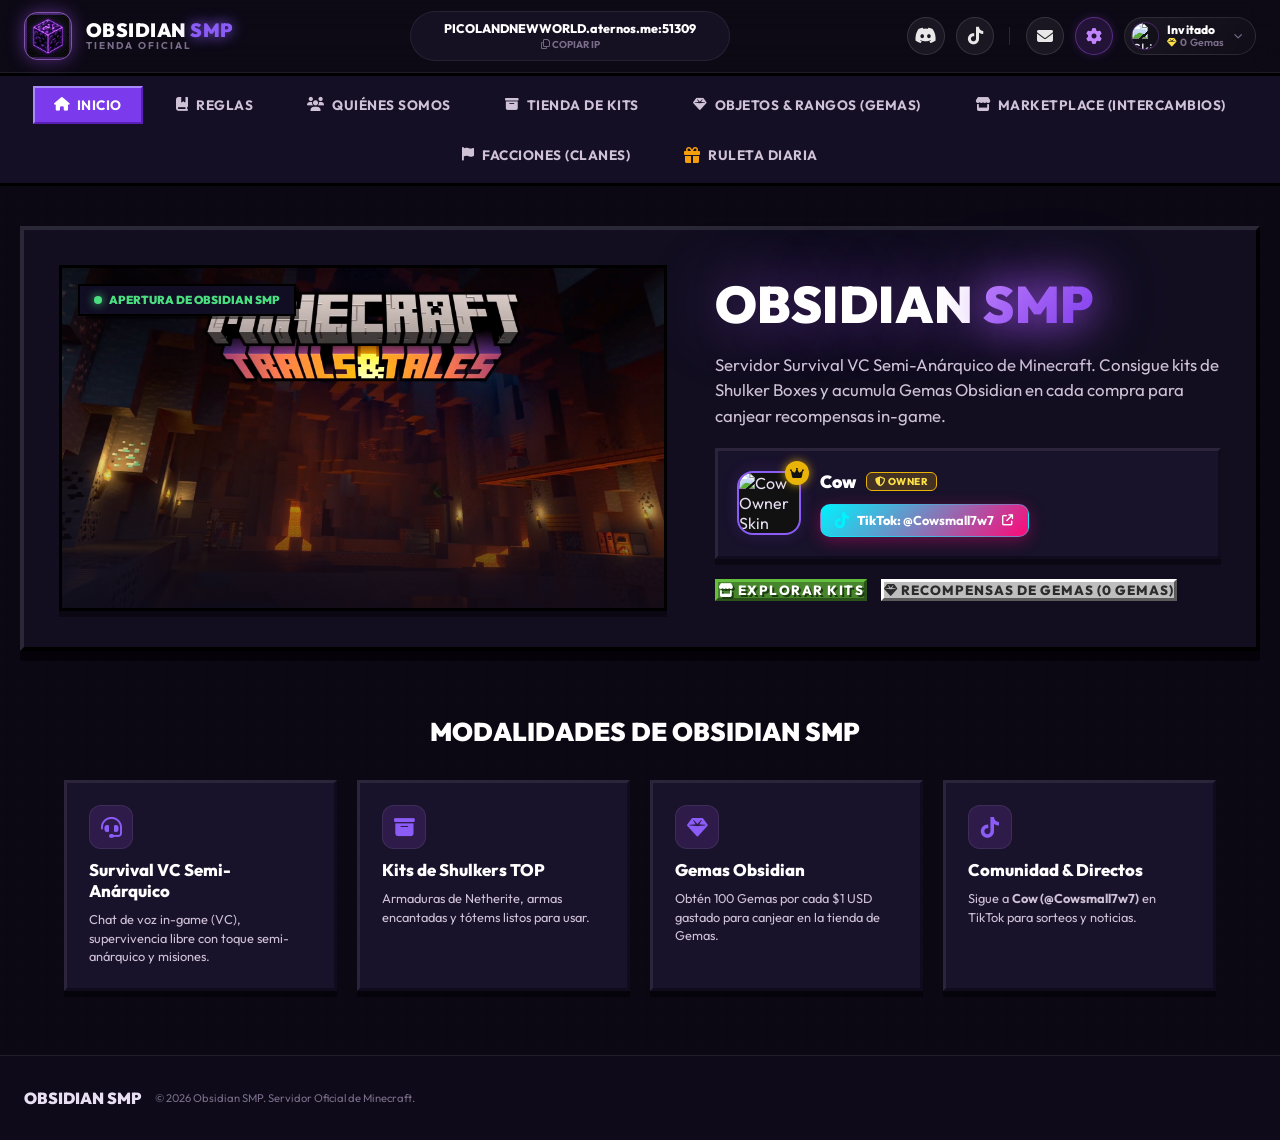
==== index.html @ 97cfe6d8 "Eliminado auth de Discord, login local con PIN y Admin" ====
<!DOCTYPE html>
<html lang="es">
<head>
    <meta charset="UTF-8">
    <meta name="viewport" content="width=device-width, initial-scale=1.0">
    <title>Obsidian SMP | Tienda Oficial — Rangos y Kits</title>
    <meta name="description" content="Tienda oficial del servidor Obsidian SMP. Adquiere kits exclusivos y rangos dentro de Shulker Boxes. Pagos seguros con Visa, Google Pay y PayPal.">
    <link rel="preconnect" href="https://fonts.googleapis.com">
    <link rel="preconnect" href="https://fonts.gstatic.com" crossorigin>
    <link href="https://fonts.googleapis.com/css2?family=Outfit:wght@300;400;500;600;700;800;900&family=VT323&family=Rajdhani:wght@400;600;700&family=Cinzel:wght@400;600;700&display=swap" rel="stylesheet">
    <link rel="stylesheet" href="https://cdnjs.cloudflare.com/ajax/libs/font-awesome/6.5.0/css/all.min.css">
    <link rel="stylesheet" href="style.css?v=4.13">
</head>
<body>

    <!-- Canvas de partículas -->
    <canvas id="particles-canvas"></canvas>

    <!-- ===== NAVBAR ===== -->
    <header class="navbar" id="navbar">
        <div class="nav-inner">
            <!-- Brand / Logo 3D -->
            <div class="brand" id="brand-logo-btn" onclick="switchTab('inicio')" title="Ir al inicio">
                <div class="logo-wrap-3d">
                    <img src="img/obsidian_logo_3d.png" alt="Obsidian 3D Logo" class="logo-img-3d" id="logo-img">
                </div>
                <div class="brand-text">
                    <span class="brand-name">OBSIDIAN <em>SMP</em></span>
                    <span class="brand-sub">TIENDA OFICIAL</span>
                </div>
            </div>

            <!-- Server IP Center Pill -->
            <button class="ip-pill" id="copy-ip-btn" title="Haz clic para copiar la IP" style="max-width: 320px; font-size: 0.8rem; padding: 0.55rem 1.2rem;">
                <div class="ip-detail" style="display: flex; flex-direction: column; align-items: center; justify-content: center;">
                    <span class="ip-addr" style="font-size: 0.78rem; font-weight: 800; color: #fff;">PICOLANDNEWWORLD.aternos.me:51309</span>
                    <span style="font-size: 0.62rem; color: var(--text-muted); font-weight: 700; margin-top: 2px;"><i class="fa-regular fa-copy"></i> COPIAR IP</span>
                </div>
            </button>

            <!-- Nav Right Actions -->
            <div class="nav-right" style="gap: 0.7rem; display: flex; align-items: center;">
                <!-- Social Circle Buttons -->
                <a href="https://discord.gg/FG6nGuhjw" target="_blank" class="social-circle-btn discord nav-social-hide" title="Discord oficial: PICOLAND" style="display: inline-flex; align-items: center; justify-content: center; width: 38px; height: 38px; border-radius: 50%; background: rgba(255, 255, 255, 0.06); border: 1px solid rgba(255, 255, 255, 0.12); color: rgba(255,255,255,0.9); font-size: 1.1rem; transition: all 0.3s ease;">
                    <i class="fa-brands fa-discord"></i>
                </a>
                <a href="https://www.tiktok.com/@Cowsmall7w7" target="_blank" class="social-circle-btn tiktok nav-social-hide" title="TikTok del Owner Cow (@Cowsmall7w7)" style="display: inline-flex; align-items: center; justify-content: center; width: 38px; height: 38px; border-radius: 50%; background: rgba(255, 255, 255, 0.06); border: 1px solid rgba(255, 255, 255, 0.12); color: rgba(255,255,255,0.9); font-size: 1.1rem; transition: all 0.3s ease;">
                    <i class="fa-brands fa-tiktok"></i>
                </a>

                <!-- Sleek vertical separator -->
                <span class="nav-social-hide" style="width: 1px; height: 18px; background: rgba(255,255,255,0.12); margin: 0 4px; display: inline-block;"></span>

                <!-- Inbox Mail Button -->
                <button class="nav-icon-btn" onclick="openInboxModal()" title="Buzón de Mensajes" style="border: 1px solid rgba(255, 255, 255, 0.12); background: rgba(255, 255, 255, 0.06); display: inline-flex; align-items: center; justify-content: center; width: 38px; height: 38px; border-radius: 50%; color: rgba(255,255,255,0.9); font-size: 1.1rem; transition: all 0.3s ease; cursor: pointer; position: relative;">
                    <i class="fa-solid fa-envelope" style="font-size: 1rem;"></i>
                    <span class="inbox-badge-floating" id="inbox-badge" style="display: none; position: absolute; top: -3px; right: -3px; background: #ef4444; color: white; font-size: 0.62rem; font-weight: 800; padding: 2px 6px; border-radius: 10px; border: 1.5px solid #0e0a17; line-height: 1;">0</span>
                </button>

                <!-- Profile Settings & Frame Gear Button -->
                <button class="nav-icon-btn" id="nav-settings-btn" onclick="openUserProfileModal(state.username || 'Invitado')" title="Configuración de Perfil y Marcos" style="border: 1px solid rgba(168, 85, 247, 0.4); background: rgba(168, 85, 247, 0.15); display: inline-flex; align-items: center; justify-content: center; width: 38px; height: 38px; border-radius: 50%; color: #c084fc; font-size: 1.1rem; transition: all 0.3s ease; cursor: pointer; box-shadow: 0 0 10px rgba(168, 85, 247, 0.2);">
                    <i class="fa-solid fa-gear" style="font-size: 1rem;"></i>
                </button>

                <!-- Unified Profile & Gems Card -->
                <div class="user-pill-unified" id="user-pill-unified" onclick="onUserPillClick()" title="Perfil y Configuración de Obsidian SMP" style="display: inline-flex; align-items: center; gap: 8px; background: linear-gradient(135deg, rgba(255,255,255,0.06) 0%, rgba(255,255,255,0.02) 100%); border: 1px solid rgba(255,255,255,0.1); padding: 4px 12px 4px 6px; border-radius: 9999px; cursor: pointer; transition: all 0.3s ease;">
                    <div id="nav-avatar-wrap" style="display:inline-flex; align-items:center; justify-content:center;">
                        <img id="nav-skin-img" src="https://mc-heads.net/avatar/MHF_Steve/30" alt="Skin" class="user-avatar-small" style="width: 28px; height: 28px; border-radius: 50%; border: 1.5px solid rgba(168,85,247,0.3); image-rendering: pixelated; display: block; object-fit: cover;">
                    </div>
                    <div class="user-details-small" style="display: flex; flex-direction: column; text-align: left; line-height: 1.2;">
                        <span class="user-name-small" id="nav-username" style="font-size: 0.75rem; font-weight: 800; color: #fff; letter-spacing: 0.2px;">Invitado</span>
                        <span class="user-gems-small" style="font-size: 0.65rem; color: var(--text-muted); font-weight: 600; display: flex; align-items: center; gap: 3px;"><i class="fa-solid fa-gem" style="color: #fde047; font-size: 0.6rem;"></i> <strong id="nav-points-val">0</strong> Gemas</span>
                    </div>
                    <i class="fa-solid fa-chevron-down" style="font-size: 0.55rem; color: var(--text-muted); margin-left: 2px;"></i>
                </div>
            </div>
        </div>
    </header>

    <!-- ===== MAIN NAVIGATION TAB BAR ===== -->
    <div class="cat-bar" id="main-nav-bar">
        <div class="cat-bar-inner">
            <button class="cat-tab active" id="tab-inicio" data-tab="inicio" onclick="switchTab('inicio')">
                <i class="fa-solid fa-house"></i> INICIO
            </button>
            <button class="cat-tab" id="tab-reglas" data-tab="reglas" onclick="switchTab('reglas')">
                <i class="fa-solid fa-book-bookmark"></i> REGLAS
            </button>
            <button class="cat-tab" id="tab-quienes" data-tab="quienes" onclick="switchTab('quienes')">
                <i class="fa-solid fa-users"></i> QUIÉNES SOMOS
            </button>
            <button class="cat-tab" id="tab-kits" data-tab="kits" onclick="switchTab('kits')">
                <i class="fa-solid fa-box-archive"></i> TIENDA DE KITS
            </button>
            <button class="cat-tab points-cat-tab" id="tab-puntos" data-tab="puntos" onclick="switchTab('puntos')">
                <i class="fa-solid fa-gem"></i> OBJETOS &amp; RANGOS (GEMAS)
            </button>
            <button class="cat-tab marketplace-cat-tab" id="tab-marketplace" data-tab="marketplace" onclick="switchTab('marketplace')">
                <i class="fa-solid fa-store"></i> MARKETPLACE (INTERCAMBIOS)
            </button>
            <button class="cat-tab factions-cat-tab" id="tab-facciones" data-tab="facciones" onclick="switchTab('facciones')">
                <i class="fa-solid fa-flag"></i> FACCIONES (CLANES)
            </button>
            <button class="cat-tab roulette-cat-tab" id="tab-ruleta" onclick="openModal('modal-daily-roulette')" style="background: linear-gradient(135deg, rgba(245, 158, 11, 0.25) 0%, rgba(217, 119, 6, 0.15) 100%); border: 1px solid rgba(245, 158, 11, 0.5); color: #fef08a;">
                <i class="fa-solid fa-gift" style="color: #f59e0b; font-size: 1rem; animation: pulseLogo 2s infinite;"></i> RULETA DIARIA
            </button>
        </div>
    </div>

    <!-- ===== VIEWS CONTAINER ===== -->
    <div class="views-wrapper">

        <!-- ==================== VISTA 1: INICIO ==================== -->
        <section class="view-section active" id="view-inicio" style="position: relative; max-width: 1240px; margin: 0 auto;">
            <!-- Floating Minecraft item stickers outside container (never overlap text, spread out vertically) -->
            <img src="img/diamond.png"          class="mc-decor-sticker" style="top:80px;   left:-80px;  --r:-15deg; --delay:0.1s" alt="">
            <img src="img/emerald.png"          class="mc-decor-sticker" style="top:320px;  right:-80px; --r:20deg;  --delay:0.5s" alt="">
            <img src="img/netherite_ingot.png"  class="mc-decor-sticker" style="top:600px;  left:-80px;  --r:12deg;  --delay:0.8s" alt="">
            <img src="img/golden_apple.png"     class="mc-decor-sticker" style="top:820px;  right:-80px; --r:-18deg; --delay:0.3s" alt="">

            <div class="home-hero-card" style="position: relative;">

                <div class="home-banner-wrap" style="position: relative;">
                    <img src="img/hero_minecraft_scenery.png" alt="Obsidian SMP Widescreen Render" class="home-banner-img">
                    <div class="home-banner-overlay"></div>
                    <div class="home-banner-badge">
                        <span class="live-pulse"></span> APERTURA DE OBSIDIAN SMP
                    </div>
                </div>
                
                <div class="home-intro-content">
                    <h1 class="hero-title">OBSIDIAN <span>SMP</span></h1>
                    <p class="home-description-short">
                        Servidor Survival VC Semi-Anárquico de Minecraft. Consigue kits de Shulker Boxes y acumula Gemas Obsidian en cada compra para canjear recompensas in-game.
                    </p>

                    <!-- Owner TikTok Highlight Card -->
                    <div class="owner-tiktok-card">
                        <div class="owner-avatar-wrap">
                            <img src="https://mc-heads.net/avatar/MHF_Steve/80" alt="Cow Owner Skin" class="owner-avatar" id="owner-skin-img">
                            <span class="owner-crown" title="Server Owner"><i class="fa-solid fa-crown"></i></span>
                        </div>
                        <div class="owner-info">
                            <div class="owner-tag-row">
                                <span class="owner-name">Cow</span>
                                <span class="owner-role-badge"><i class="fa-solid fa-shield-halved"></i> OWNER</span>
                            </div>
                            <a href="https://www.tiktok.com/@Cowsmall7w7" target="_blank" class="tiktok-btn">
                                <i class="fa-brands fa-tiktok"></i>
                                <span>TikTok: <strong>@Cowsmall7w7</strong></span>
                                <i class="fa-solid fa-arrow-up-right-from-square tt-arrow"></i>
                            </a>
                        </div>
                    </div>

                    <!-- Action Buttons -->
                    <div class="home-actions">
                        <button class="btn-hero-primary" onclick="switchTab('kits')">
                            <i class="fa-solid fa-store"></i> EXPLORAR KITS
                        </button>
                        <button class="btn-hero-points" onclick="switchTab('puntos')">
                            <i class="fa-solid fa-gem"></i> RECOMPENSAS DE GEMAS (<span id="hero-pts-count">0</span> Gemas)
                        </button>
                    </div>
                </div>
            </div>

            <!-- Features Showcase Grid 2.5D -->
            <div class="home-features-heading">
                <h3><i class="fa-solid fa-sparkles"></i> MODALIDADES DE OBSIDIAN SMP</h3>
            </div>

            <div class="features-grid">
                <div class="feature-card">
                    <div class="feat-icon"><i class="fa-solid fa-headset"></i></div>
                    <h4>Survival VC Semi-Anárquico</h4>
                    <p>Chat de voz in-game (VC), supervivencia libre con toque semi-anárquico y misiones.</p>
                </div>
                <div class="feature-card">
                    <div class="feat-icon"><i class="fa-solid fa-box-archive"></i></div>
                    <h4>Kits de Shulkers TOP</h4>
                    <p>Armaduras de Netherite, armas encantadas y tótems listos para usar.</p>
                </div>
                <div class="feature-card">
                    <div class="feat-icon"><i class="fa-solid fa-gem"></i></div>
                    <h4>Gemas Obsidian</h4>
                    <p>Obtén 100 Gemas por cada $1 USD gastado para canjear en la tienda de Gemas.</p>
                </div>
                <div class="feature-card">
                    <div class="feat-icon"><i class="fa-brands fa-tiktok"></i></div>
                    <h4>Comunidad &amp; Directos</h4>
                    <p>Sigue a <strong>Cow (@Cowsmall7w7)</strong> en TikTok para sorteos y noticias.</p>
                </div>
            </div>
        </section>

        <!-- ==================== VISTA 2: REGLAS (3D BOOK) ==================== -->
        <section class="view-section" id="view-reglas" style="display:none;">
            <div class="rules-container" style="position:relative;">
                <!-- Floating Minecraft item stickers outside container (never overlap text) -->
                <img src="img/book.png"           class="mc-decor-sticker" style="top:150px; left:-80px;  --r:-10deg; --delay:0.2s" alt="">
                <img src="img/enchanted_book.png" class="mc-decor-sticker" style="top:250px; right:-80px; --r:15deg;  --delay:0.7s" alt="">
                <img src="img/trident.png"        class="mc-decor-sticker" style="bottom:150px; left:-80px;  --r:25deg;  --delay:1.1s" alt="">
                <img src="img/blaze_rod.png"      class="mc-decor-sticker" style="bottom:250px; right:-80px; --r:-20deg; --delay:0.4s" alt="">
                <div class="rules-header-card">
                    <div class="rules-book-wrap">
                        <img src="img/minecraft_book_official.png" alt="Minecraft Enchanted Book" class="rules-book-img">
                    </div>
                    <div class="rules-header-text">
                        <h2><i class="fa-solid fa-book"></i> REGLAMENTO OFICIAL DE OBSIDIAN SMP</h2>
                        <p>Al jugar en el servidor de Minecraft o formar parte de nuestro Discord, aceptas cumplir con este reglamento.</p>
                    </div>
                </div>

                <div class="rules-grid">
                    <!-- Minecraft Server Rules -->
                    <div class="rule-box mc-rules-box">
                        <div class="rule-box-header" style="display:flex; align-items:center; gap:0.6rem;">
                            <img src="img/netherite_sword.png" style="width:24px; height:24px; image-rendering:pixelated; object-fit:contain;" alt="Minecraft">
                            <h3>Reglas del Servidor de Minecraft</h3>
                        </div>
                        <div class="rule-item">
                            <span class="rule-num">1</span>
                            <div>
                                <h4>Prohibido el uso de hacks y clientes modificados</h4>
                                <p>Está estrictamente prohibido el uso de hacks, clientes o utilidades que otorguen ventajas injustas in-game.</p>
                            </div>
                        </div>
                        <div class="rule-item">
                            <span class="rule-num">2</span>
                            <div>
                                <h4>Prohibida la duplicación y uso de exploits</h4>
                                <p>Aprovecharse de bugs del juego, fallos de plugins o mecanismos de duplicación de ítems/bloques está totalmente prohibido y conlleva sanción directa.</p>
                            </div>
                        </div>
                        <div class="rule-item">
                            <span class="rule-num">3</span>
                            <div>
                                <h4>Respeto en el chat global</h4>
                                <p>Aunque el griefing y el robo dentro del juego son parte del estilo semi-anárquico, el chat global debe mantenerse limpio. Prohibido el spam masivo, enlaces maliciosos o enlaces a otros servidores.</p>
                            </div>
                        </div>
                        <div class="rule-item">
                            <span class="rule-num">4</span>
                            <div>
                                <h4>Identidad y skins apropiadas</h4>
                                <p>No se permite el ingreso con nicknames o skins de contenido explícito, discriminatorio u ofensivo.</p>
                            </div>
                        </div>
                    </div>

                    <!-- Discord Server Rules -->
                    <div class="rule-box discord-rules-box">
                        <div class="rule-box-header" style="display:flex; align-items:center; gap:0.6rem;">
                            <img src="img/ender_pearl.png" style="width:24px; height:24px; image-rendering:pixelated; object-fit:contain;" alt="Discord">
                            <h3>Reglas del Servidor de Discord</h3>
                        </div>
                        <div class="rule-item">
                            <span class="rule-num">1</span>
                            <div>
                                <h4>Respeto mutuo y cero acoso</h4>
                                <p>No se tolera el racismo, la discriminación, el acoso, la transfobia ni la divulgación de información personal (doxxing) de ningún miembro o equipo de staff.</p>
                            </div>
                        </div>
                        <div class="rule-item">
                            <span class="rule-num">2</span>
                            <div>
                                <h4>Prohibido el contenido NSFW / Gore</h4>
                                <p>Queda estrictamente prohibido compartir imágenes, vídeos, enlaces o nombres de usuario con contenido para adultos (NSFW), explícito o desagradable (Gore).</p>
                            </div>
                        </div>
                        <div class="rule-item">
                            <span class="rule-num">3</span>
                            <div>
                                <h4>Spam y uso correcto de los canales</h4>
                                <p>Respeta la temática de cada canal (soporte en tickets, memes en memes, etc.). Evita saturar el chat con mensajes repetitivos, flood o mayúsculas excesivas.</p>
                            </div>
                        </div>
                        <div class="rule-item">
                            <span class="rule-num">4</span>
                            <div>
                                <h4>Prohibida la publicidad sin autorización</h4>
                                <p>Está prohibido enviar invitaciones de otros servidores de Discord, enlaces promocionales o publicidad por canales públicos o mensajes privados (DM).</p>
                            </div>
                        </div>
                        <div class="rule-item">
                            <span class="rule-num">5</span>
                            <div>
                                <h4>Buen uso del soporte y menciones</h4>
                                <p>No abras tickets sin un motivo real ni hagas menciones innecesarias al staff. Utiliza las plantillas correspondientes para apelaciones y reportes.</p>
                            </div>
                        </div>
                    </div>
                </div>
            </div>
        </section>

        <section class="view-section" id="view-quienes" style="display:none;">
            <div class="about-container" style="position:relative;">
                <!-- Floating Minecraft item stickers outside container (never overlap text) -->
                <img src="img/book.png"               class="mc-decor-sticker" style="top:100px;  left:-80px;  --r:12deg;  --delay:0.1s" alt="">
                <img src="img/totem_of_undying.png"   class="mc-decor-sticker" style="top:200px;  right:-80px; --r:-18deg; --delay:0.6s" alt="">
                <img src="img/experience_bottle.png"  class="mc-decor-sticker" style="bottom:100px; left:-80px;  --r:-12deg; --delay:0.9s" alt="">
                <img src="img/netherite_ingot.png"    class="mc-decor-sticker" style="bottom:200px; right:-80px; --r:15deg;  --delay:0.3s" alt="">
                <div class="about-header">
                    <h2><i class="fa-solid fa-users"></i> QUIÉNES SOMOS</h2>
                    <p>Conoce la historia del proyecto y al equipo de administración de Obsidian SMP</p>
                </div>

                <div class="about-grid">
                    <div class="about-card story-card">
                        <div class="ac-icon"><i class="fa-solid fa-cube"></i></div>
                        <h3>Nuestra Historia &amp; Visión</h3>
                        <p>
                            Obsidian SMP fue creado con la meta de ofrecer un servidor Survival VC Semi-Anárquico de Minecraft emocionante, justo y lleno de retos. Diseñado desde cero para que cada jugador progrese, forme clanes y participe en eventos constantes organizados por el staff.
                        </p>
                    </div>

                    <!-- Staff Team Cards: Cow & mootz -->
                    <div class="about-card staff-team-card">
                        <div class="ac-icon"><i class="fa-solid fa-crown"></i></div>
                        <h3>Equipo de Administración</h3>
                        
                        <div class="staff-members-list">
                            <!-- Cow (Owner) -->
                            <div class="staff-item">
                                <div class="staff-avatar-wrap">
                                    <img src="https://mc-heads.net/avatar/MHF_Steve/64" alt="Cow Owner" class="staff-avatar">
                                    <span class="staff-crown-gold"><i class="fa-solid fa-crown"></i></span>
                                </div>
                                <div class="staff-details">
                                    <div class="staff-name-row">
                                        <span class="staff-name">Cow</span>
                                        <span class="staff-badge owner-badge">OWNER</span>
                                    </div>
                                    <p class="staff-bio">Fundador y desarrollador principal de Obsidian SMP.</p>
                                    <a href="https://www.tiktok.com/@Cowsmall7w7" target="_blank" class="btn-staff-tt">
                                        <i class="fa-brands fa-tiktok"></i> @Cowsmall7w7
                                    </a>
                                </div>
                            </div>

                            <!-- mootz (Mod & Helper, skin mootz) -->
                            <div class="staff-item">
                                <div class="staff-avatar-wrap">
                                    <img src="https://mc-heads.net/avatar/mootz/64" alt="mootz Mod & Helper" class="staff-avatar">
                                    <span class="staff-crown-silver" style="color: #10b981; filter: drop-shadow(0 0 4px rgba(16, 185, 129, 0.45));"><i class="fa-solid fa-shield"></i></span>
                                </div>
                                <div class="staff-details">
                                    <div class="staff-name-row">
                                        <span class="staff-name">mootz</span>
                                        <span class="staff-badge mod-badge">MOD &amp; HELPER</span>
                                    </div>
                                    <p class="staff-bio">Moderador y helper de la comunidad y soporte del servidor.</p>
                                </div>
                            </div>
                        </div>

                    </div>
                </div>

                <div class="about-values">
                    <div class="val-item">
                        <i class="fa-solid fa-bolt"></i>
                        <h4>Rendimiento Sin Lag</h4>
                        <p>Servidores optimizados en hardware potente para una experiencia sin interrupciones.</p>
                    </div>
                    <div class="val-item">
                        <i class="fa-solid fa-handshake"></i>
                        <h4>Soporte 24/7 en Discord</h4>
                        <p>Atención directa por nuestro equipo para cualquier duda o consulta in-game.</p>
                    </div>
                    <div class="val-item">
                        <i class="fa-solid fa-gem"></i>
                        <h4>Gemas por Compras</h4>
                        <p>Tus compras generan Gemas Obsidian que puedes canjear por recompensas gratuitas.</p>
                    </div>
                </div>
            </div>
        </section>

        <section class="view-section" id="view-kits" style="display:none;">
            <main class="store-main" id="store-kits-inner" style="position:relative;">
                <div class="section-heading">
                    <h2><i class="fa-solid fa-cubes"></i> KITS DE SHULKER BOXES</h2>
                    <p>Elige tu kit y recibe la Shulker Box exclusiva directamente en el servidor</p>
                </div>

                <div class="kits-grid">

                    <!-- AMBER -->
                    <div class="kit-card" data-tier="amber">
                        <div class="card-top-glow amber-glow"></div>
                        <span class="tier-chip">RANGO 1</span>
                        <div class="shulker-wrap-3d">
                            <img src="img/shulker_void_3d.png" alt="Shulker Amber 3D" class="shulker-img-3d">
                        </div>
                        <div class="kit-body">
                            <h3 class="kit-name amber-color">AMBER</h3>
                            <p class="kit-desc">Full Diamante + Herramientas + 14 Libros Encantados</p>
                            <div class="kit-price"><span class="price-num">$2.00</span> <span class="price-usd">USD</span></div>
                        </div>
                        <div class="kit-actions">
                            <button class="btn-glass" onclick="openShulkerModal('amber')"><i class="fa-solid fa-eye"></i> Ver Kit</button>
                            <button class="btn-primary" onclick="addToCart('amber','Rango Amber + Shulker Roja',2.00)"><i class="fa-solid fa-cart-plus"></i> Comprar $2 USD</button>
                        </div>
                    </div>

                    <!-- VOID -->
                    <div class="kit-card" data-tier="void">
                        <div class="card-top-glow void-glow"></div>
                        <span class="tier-chip">RANGO 2</span>
                        <div class="shulker-wrap-3d">
                            <img src="img/shulker_void_3d.png" alt="Shulker Void 3D" class="shulker-img-3d">
                        </div>
                        <div class="kit-body">
                            <h3 class="kit-name void-color">VOID</h3>
                            <p class="kit-desc">Full Netherite + Tridente + Arco + Tótem + Manzanas de Oro</p>
                            <div class="kit-price"><span class="price-num">$4.00</span> <span class="price-usd">USD</span></div>
                        </div>
                        <div class="kit-actions">
                            <button class="btn-glass" onclick="openShulkerModal('void')"><i class="fa-solid fa-eye"></i> Ver Kit</button>
                            <button class="btn-primary" onclick="addToCart('void','Rango Void + Shulker Morada',4.00)"><i class="fa-solid fa-cart-plus"></i> Comprar $4 USD</button>
                        </div>
                    </div>

                    <!-- MIDNIGHT -->
                    <div class="kit-card popular-card" data-tier="midnight">
                        <div class="card-top-glow midnight-glow"></div>
                        <span class="tier-chip popular-chip"><i class="fa-solid fa-fire"></i> POPULAR</span>
                        <div class="shulker-wrap-3d">
                            <img src="img/shulker_void_3d.png" alt="Shulker Midnight 3D" class="shulker-img-3d">
                        </div>
                        <div class="kit-body">
                            <h3 class="kit-name midnight-color">MIDNIGHT</h3>
                            <p class="kit-desc">Full Netherite Elite + Elytras + Mazo + Plantilla Warden + 3 Tótems</p>
                            <div class="kit-price"><span class="price-num">$6.00</span> <span class="price-usd">USD</span></div>
                        </div>
                        <div class="kit-actions">
                            <button class="btn-glass" onclick="openShulkerModal('midnight')"><i class="fa-solid fa-eye"></i> Ver Kit</button>
                            <button class="btn-primary" onclick="addToCart('midnight','Rango Midnight + Shulker Negra',6.00)"><i class="fa-solid fa-cart-plus"></i> Comprar $6 USD</button>
                        </div>
                    </div>

                    <!-- ASCENSION — PROXIMAMENTE -->
                    <div class="kit-card locked-card" data-tier="ascension">
                        <div class="card-top-glow ascension-glow"></div>
                        <span class="tier-chip coming-chip">PRÓXIMAMENTE</span>
                        <div class="shulker-wrap-3d locked-shulker">
                            <img src="img/shulker_void_3d.png" alt="Shulker Ascension 3D" class="shulker-img-3d">
                            <div class="lock-overlay"><i class="fa-solid fa-lock"></i></div>
                        </div>
                        <div class="kit-body">
                            <h3 class="kit-name ascension-color">ASCENSION</h3>
                            <p class="kit-desc">Shulker Dorada Radiante</p>
                            <div class="coming-price">PROXIMAMENTE...</div>
                        </div>
                        <div class="kit-actions">
                            <button class="btn-glass" onclick="openShulkerModal('ascension')"><i class="fa-solid fa-eye"></i> Ver Kit</button>
                            <button class="btn-disabled" disabled><i class="fa-solid fa-clock"></i> No Disponible</button>
                        </div>
                    </div>

                    <!-- CELESTIAL — PROXIMAMENTE -->
                    <div class="kit-card locked-card" data-tier="celestial">
                        <div class="card-top-glow celestial-glow"></div>
                        <span class="tier-chip coming-chip">PRÓXIMAMENTE</span>
                        <div class="shulker-wrap-3d locked-shulker">
                            <img src="img/shulker_void_3d.png" alt="Shulker Celestial 3D" class="shulker-img-3d">
                            <div class="lock-overlay"><i class="fa-solid fa-lock"></i></div>
                        </div>
                        <div class="kit-body">
                            <h3 class="kit-name celestial-color">CELESTIAL</h3>
                            <p class="kit-desc">Shulker Cósmica Divina</p>
                            <div class="coming-price">PROXIMAMENTE...</div>
                        </div>
                        <div class="kit-actions">
                            <button class="btn-glass" onclick="openShulkerModal('celestial')"><i class="fa-solid fa-eye"></i> Ver Kit</button>
                            <button class="btn-disabled" disabled><i class="fa-solid fa-clock"></i> No Disponible</button>
                        </div>
                    </div>

                </div>
            </main>
        </section>

        <!-- ==================== VISTA 4: RECOMPENSAS POR GEMAS ==================== -->
        <section class="view-section" id="view-puntos" style="display:none;">
            <div class="points-page-container" style="position:relative;">
                <div class="points-page-header">
                    <div class="pp-title-group">
                        <h2><i class="fa-solid fa-gem"></i> OBJETOS &amp; RANGOS POR GEMAS OBSIDIAN</h2>
                        <p>Gana 100 Gemas por cada $1 USD gastado en la tienda y canjéalas por recompensas exclusivas in-game</p>
                    </div>
                    <div class="points-balance-card-page">
                        <span class="pbc-label">TUS GEMAS DISPONIBLES</span>
                        <div class="pbc-amount-wrap">
                            <span class="pbc-val" id="page-points-val">0</span>
                            <i class="fa-solid fa-gem gem-icon"></i>
                        </div>
                        <span class="pbc-subtext"><i class="fa-solid fa-circle-info"></i> Cada $1.00 USD = 100 Gemas</span>
                    </div>
                </div>



                <div class="rewards-grid page-rewards-grid">
                    <!-- Reward 1: 3x Manzanas de Notch -->
                    <div class="reward-card">
                        <div class="reward-icon"><img src="img/golden_apple.png" alt="Manzana de Notch"></div>
                        <h4>3x Manzanas de Notch Encantadas</h4>
                        <p>Recibe 3 Manzanas Doradas Encantadas (Notch) directo en el juego.</p>
                        <div class="reward-cost"><i class="fa-solid fa-gem"></i> 200 Gemas</div>
                        <button class="btn-primary" onclick="redeemReward('apples', 200, '3x Manzanas de Notch Encantadas')">Canjear por 200 Gemas</button>
                    </div>

                    <!-- Reward 2: Pack 3x Tótems de Inmortalidad -->
                    <div class="reward-card">
                        <div class="reward-icon"><img src="img/totem_of_undying.png" alt="Tótem"></div>
                        <h4>Pack 3x Tótems de la Inmortalidad</h4>
                        <p>Recibe 3 Tótems de la Inmortalidad de protección en el juego.</p>
                        <div class="reward-cost"><i class="fa-solid fa-gem"></i> 500 Gemas</div>
                        <button class="btn-primary" onclick="redeemReward('totems', 500, 'Pack 3x Tótems de Inmortalidad')">Canjear por 500 Gemas</button>
                    </div>

                    <!-- Reward 3: Cupón 30% Descuento en Kits -->
                    <div class="reward-card popular-reward">
                        <div class="reward-chip">MÁS POPULAR</div>
                        <div class="reward-icon"><i class="fa-solid fa-ticket" style="font-size: 2.2rem; color: #f59e0b; filter: drop-shadow(0 0 8px rgba(245, 158, 11, 0.6));"></i></div>
                        <h4>Cupón 30% Descuento (Compra de Kits)</h4>
                        <p>Aplica un 30% de descuento directo en tu próxima compra de cualquier Kit de la Tienda.</p>
                        <div class="reward-cost"><i class="fa-solid fa-gem"></i> 1000 Gemas</div>
                        <button class="btn-primary" onclick="redeemReward('coupon30', 1000, 'Cupón 30% Descuento en Kits')">Canjear por 1000 Gemas</button>
                    </div>

                    <!-- Reward 4: Kit Mítico Netherite -->
                    <div class="reward-card">
                        <div class="reward-icon"><img src="img/netherite_chestplate.png" alt="Netherite Chestplate"></div>
                        <h4>Kit Mítico Netherite Legendario</h4>
                        <p>Armadura completa Netherite Filo V Protección IV.</p>
                        <div class="reward-cost"><i class="fa-solid fa-gem"></i> 1500 Gemas</div>
                        <button class="btn-primary" onclick="redeemReward('netherite', 1500, 'Kit Mítico Netherite')">Canjear por 1500 Gemas</button>
                    </div>
                </div>
            </div>
        </section>

        <!-- ==================== VISTA 5: MARKETPLACE (INTERCAMBIOS) ==================== -->
        <section class="view-section" id="view-marketplace" style="display:none;">
            <div class="marketplace-container">
                <div class="marketplace-hero-card" style="position:relative; overflow:hidden;">
                    <!-- Floating Minecraft item stickers -->
                    <img src="img/netherite_sword.png"    class="mc-sticker" style="top:-10px;  left:2%;   --r:15deg;  --s:56px; --delay:0s"    alt="">
                    <img src="img/netherite_chestplate.png" class="mc-sticker" style="top:-14px; left:18%;  --r:-12deg; --s:50px; --delay:.4s"  alt="">
                    <img src="img/diamond.png"            class="mc-sticker" style="top:-8px;  left:36%;  --r:20deg;  --s:44px; --delay:.8s"   alt="">
                    <img src="img/golden_apple.png"       class="mc-sticker" style="top:-12px; left:54%;  --r:-18deg; --s:48px; --delay:.2s"   alt="">
                    <img src="img/netherite_helmet.png"   class="mc-sticker" style="top:-10px; left:70%;  --r:10deg;  --s:52px; --delay:.6s"   alt="">
                    <img src="img/totem_of_undying.png"   class="mc-sticker" style="top:-8px;  left:86%;  --r:-22deg; --s:46px; --delay:1s"    alt="">
                    <img src="img/elytra.png"             class="mc-sticker" style="bottom:-10px; right:3%;  --r:8deg;  --s:54px; --delay:.3s" alt="">
                    <img src="img/netherite_axe.png"      class="mc-sticker" style="bottom:-12px; right:22%; --r:-15deg;--s:50px; --delay:.7s" alt="">
                    <img src="img/emerald.png"            class="mc-sticker" style="bottom:-8px;  right:42%; --r:18deg; --s:42px; --delay:.1s" alt="">
                    <img src="img/netherite_pickaxe.png"  class="mc-sticker" style="bottom:-10px; right:62%; --r:-10deg;--s:48px; --delay:.9s" alt="">
                    <div class="mh-left">
                        <h2><i class="fa-solid fa-store"></i> MARKETPLACE OBSIDIAN</h2>
                        <p>Compra, vende e intercambia ítems con otros jugadores del servidor en tiempo real de forma segura y directa</p>
                    </div>
                    <button class="btn-create-listing" onclick="openModal('modal-create-listing')">
                        <i class="fa-solid fa-plus-circle"></i> Publicar Oferta de Intercambio
                    </button>
                </div>

                <!-- LIVE ACTIVITY MARKET TICKER BAR -->
                <div class="market-live-ticker-wrap">
                    <div class="ticker-badge">
                        <span class="live-indicator-dot"></span> EN VIVO
                    </div>
                    <div class="ticker-content" id="market-live-ticker">
                        <!-- Ticker items dynamically injected by JS -->
                    </div>
                </div>

                <!-- Search and Categories Filter Bar -->
                <div class="market-filter-bar">
                    <div class="market-search-wrap">
                        <i class="fa-solid fa-magnifying-glass search-icon"></i>
                        <input type="text" id="market-search-input" placeholder="Buscar por nombre, armadura, materiales, espadas..." oninput="onMarketSearchChange(this.value)">
                    </div>

                    <div class="market-categories-scroll">
                        <button class="market-cat-pill active" data-cat="all" onclick="setMarketCategory('all')">
                            <i class="fa-solid fa-border-all" style="margin-right:4px;"></i> Todos
                        </button>
                        <button class="market-cat-pill" data-cat="armadura" onclick="setMarketCategory('armadura')">
                            <img src="img/netherite_chestplate.png" style="width:18px; height:18px; image-rendering:pixelated; object-fit:contain; margin-right:4px;"> Armadura
                        </button>
                        <button class="market-cat-pill" data-cat="armas" onclick="setMarketCategory('armas')">
                            <img src="img/netherite_sword.png" style="width:18px; height:18px; image-rendering:pixelated; object-fit:contain; margin-right:4px;"> Armas &amp; Herramientas
                        </button>
                        <button class="market-cat-pill" data-cat="comida" onclick="setMarketCategory('comida')">
                            <img src="img/golden_apple.png" style="width:18px; height:18px; image-rendering:pixelated; object-fit:contain; margin-right:4px;"> Comida &amp; Pociones
                        </button>
                        <button class="market-cat-pill" data-cat="materiales" onclick="setMarketCategory('materiales')">
                            <img src="img/obsidian.png" style="width:18px; height:18px; image-rendering:pixelated; object-fit:contain; margin-right:4px;"> Materiales &amp; Bloques
                        </button>
                        <button class="market-cat-pill" data-cat="libros" onclick="setMarketCategory('libros')">
                            <img src="img/totem_of_undying.png" style="width:18px; height:18px; image-rendering:pixelated; object-fit:contain; margin-right:4px;"> Libros &amp; Tótems
                        </button>
                        <button class="market-cat-pill" data-cat="shulkers" onclick="setMarketCategory('shulkers')">
                            <img src="img/shulker_shell.png" style="width:18px; height:18px; image-rendering:pixelated; object-fit:contain; margin-right:4px;"> Shulkers &amp; Cajas
                        </button>
                        <button class="market-cat-pill" data-cat="cosmeticos" onclick="setMarketCategory('cosmeticos')">
                            <img src="img/emerald.png" style="width:18px; height:18px; image-rendering:pixelated; object-fit:contain; margin-right:4px;"> Cosméticos &amp; Varios
                        </button>
                    </div>
                </div>

                <!-- BANNER: CANJEAR CÓDIGO OBSIDIAN -->
                <div class="market-promo-banner" id="market-promo-banner">
                    <div class="mpb-obsidian-decor"></div>
                    <div class="mpb-left">
                        <div class="mpb-icon-wrap">
                            <div class="mpb-bird-box">
                                <i class="fa-brands fa-twitter mpb-bird-icon"></i>
                            </div>
                            <div class="mpb-sparkle mpb-sparkle-1"></div>
                            <div class="mpb-sparkle mpb-sparkle-2"></div>
                            <div class="mpb-sparkle mpb-sparkle-3"></div>
                        </div>
                        <div class="mpb-text">
                            <h3><i class="fa-solid fa-ticket-simple"></i> ¿Tienes un código de regalo?</h3>
                            <p>Canjea el código secreto del servidor para obtener el exclusivo <strong>Marco de Obsidian</strong> para tu perfil.</p>
                        </div>
                    </div>
                    <div class="mpb-right">
                        <div class="mpb-input-group">
                            <input type="text" id="promo-code-input" placeholder="INGRESA TU CÓDIGO" autocomplete="off" oninput="this.value=this.value.toUpperCase()" onkeydown="if(event.key==='Enter') redeemPromoCode()">
                            <button onclick="redeemPromoCode()" class="mpb-btn"><i class="fa-solid fa-bolt"></i> CANJEAR</button>
                        </div>
                        <span class="mpb-hint"><i class="fa-solid fa-shield-halved"></i> Código de un solo uso · Recompensa cosmética exclusiva</span>
                    </div>
                </div>

                <!-- Listings Grid -->
                <div class="marketplace-grid" id="marketplace-grid">
                    <!-- Rendered dynamically by JS -->
                </div>
            </div>
        </section>

        <!-- ==================== VISTA 7: FACCIONES ==================== -->
        <section class="view-section" id="view-facciones" style="display:none;">
            <div class="marketplace-container" style="max-width: 1240px; margin: 0 auto;">
                <!-- Factions Hero Header Banner -->
                <div class="factions-hero-banner">
                    <div class="fh-overlay"></div>
                    <div class="fh-content">
                        <h2><i class="fa-solid fa-flag"></i> CLANES &amp; FACCIONES</h2>
                        <p>Únete a imperios, declara diplomacias o recluta guerreros en el reino de Obsidian SMP.</p>
                        <div class="fh-actions">
                            <button class="btn-mc btn-purple-mc" onclick="openFactionEditorModal()" style="padding: 0.8rem 1.5rem; width: auto; font-size: 0.9rem;">
                                <i class="fa-solid fa-shield-halved"></i> REGISTRAR TU CLAN
                            </button>
                        </div>
                    </div>
                </div>

                <!-- Factions Search & Filters -->
                <div class="market-toolbar" style="margin-bottom: 2rem;">
                    <div class="market-search-wrap">
                        <i class="fa-solid fa-magnifying-glass search-icon"></i>
                        <input type="text" id="faction-search" placeholder="Buscar clan, líder o especialidad..." oninput="onFactionSearchChange(this.value)">
                    </div>
                </div>

                <!-- Factions Grid -->
                <div class="factions-grid" id="factions-grid">
                    <!-- Rendered dynamically -->
                </div>
            </div>
        </section>

    </div>

    <!-- ===== FOOTER ===== -->
    <footer class="site-footer">
        <div class="footer-inner">
            <div class="footer-brand">
                <div class="footer-brand-name">OBSIDIAN SMP</div>
                <div class="footer-copy">© 2026 Obsidian SMP. Servidor Oficial de Minecraft.</div>
            </div>
        </div>
    </footer>

    <!-- Floating Cart Button -->
    <div class="floating-cart-btn" id="floating-cart" onclick="openCheckoutModal()" style="display: none;">
        <i class="fa-solid fa-cart-shopping"></i>
        <span class="fc-count" id="fc-count">0</span>
        <span class="fc-total" id="fc-total">$0.00</span>
    </div>

    <!-- ===== MODAL: VIEW FACTION DETAILS ===== -->
    <div class="modal-bg" id="modal-view-faction">
        <div class="modal-box faction-detail-box mc-styled" style="max-width: 780px !important;">
            <button class="modal-close" onclick="closeModal('modal-view-faction')">&times;</button>
            <div class="faction-detail-layout" id="faction-detail-content">
                <!-- Rendered dynamically -->
            </div>
        </div>
    </div>

    <!-- ===== MODAL: FACTION EDITOR (CREATE/EDIT) ===== -->
    <div class="modal-bg" id="modal-faction-editor">
        <div class="modal-box mc-styled" style="max-width: 720px !important; max-height: 90vh; overflow-y: auto;">
            <button class="modal-close" onclick="closeModal('modal-faction-editor')">&times;</button>
            <h3 class="form-title-mc" id="faction-editor-title">Registrar Clan</h3>
            <p class="form-subtitle-mc" id="faction-editor-subtitle">Completa los datos de tu facción en Obsidian SMP</p>
            
            <form id="faction-editor-form" class="factions-premium-form" onsubmit="handleFactionSubmit(event)" style="display: grid; grid-template-columns: 1fr 1fr; gap: 1rem; text-align: left;">
                <input type="hidden" id="faction-edit-id">
                
                <!-- Left Column -->
                <div>
                    <div class="mc-field-group">
                        <label for="fac-input-name">Nombre del Clan</label>
                        <div class="mc-input-wrap">
                            <input type="text" id="fac-input-name" placeholder="Ej: Gladiadores" required>
                        </div>
                    </div>
                    
                    <div class="mc-field-group">
                        <label for="fac-input-tag">Tag del Clan (3-4 letras)</label>
                        <div class="mc-input-wrap">
                            <input type="text" id="fac-input-tag" placeholder="Ej: GLD" maxlength="4" required>
                        </div>
                    </div>

                    <div class="mc-field-group">
                        <label for="fac-input-type">Especialidad del Clan</label>
                        <div class="mc-input-wrap" style="padding: 0.3rem 0.8rem;">
                           <select id="fac-input-type" style="background: none; border: none; color: #fff; width: 100%; font-size: 0.95rem; font-weight: 700; outline: none; cursor: pointer;">
                               <option value="PvP" style="background: #100c1c;">⚔️ Enfoque PvP</option>
                               <option value="Survival" style="background: #100c1c;">🌲 Enfoque Survival</option>
                               <option value="Construcción" style="background: #100c1c;">🏰 Enfoque Construcción</option>
                               <option value="Raids" style="background: #100c1c;">💣 Enfoque Raids/Asedios</option>
                               <option value="Mixto" style="background: #100c1c;">🤝 Enfoque Mixto/Social</option>
                           </select>
                        </div>
                    </div>

                    <div class="mc-field-group">
                        <label for="fac-input-recruitment">Reclutamiento</label>
                        <div class="mc-input-wrap" style="padding: 0.3rem 0.8rem;">
                           <select id="fac-input-recruitment" style="background: none; border: none; color: #fff; width: 100%; font-size: 0.95rem; font-weight: 700; outline: none; cursor: pointer;">
                               <option value="Abierto" style="background: #100c1c;">🟢 Abierto (Todos entran)</option>
                               <option value="Invitación" style="background: #100c1c;">🟡 Por Invitación</option>
                               <option value="Cerrado" style="background: #100c1c;">🔴 Cerrado</option>
                           </select>
                        </div>
                    </div>

                    <div class="mc-field-group">
                        <label for="fac-input-leader">Líder del Clan</label>
                        <div class="mc-input-wrap">
                            <input type="text" id="fac-input-leader" placeholder="Tu usuario" required>
                        </div>
                    </div>

                    <div class="mc-field-group">
                        <label for="fac-input-officers">Oficiales / Sub-Líderes</label>
                        <div class="mc-input-wrap">
                            <input type="text" id="fac-input-officers" placeholder="Ej: Steve, Alex">
                        </div>
                    </div>
                </div>

                <!-- Right Column -->
                <div>
                    <div class="mc-field-group" style="display: grid; grid-template-columns: 1fr 1fr; gap: 0.5rem;">
                        <div>
                            <label for="fac-input-members">Miembros</label>
                            <div class="mc-input-wrap">
                                <input type="number" id="fac-input-members" value="1" min="1" required>
                            </div>
                        </div>
                        <div>
                            <label for="fac-input-max">Límite (Máx 8)</label>
                            <div class="mc-input-wrap">
                                <input type="number" id="fac-input-max" value="8" min="1" max="8" required>
                            </div>
                        </div>
                    </div>

                    <div class="mc-field-group">
                        <label for="fac-input-gear">Equipamiento Mínimo</label>
                        <div class="mc-input-wrap" style="padding: 0.3rem 0.8rem;">
                           <select id="fac-input-gear" style="background: none; border: none; color: #fff; width: 100%; font-size: 0.95rem; font-weight: 700; outline: none; cursor: pointer;">
                               <option value="Ninguno" style="background: #100c1c;">🛡️ Sin Requisitos</option>
                               <option value="Hierro+" style="background: #100c1c;">⚔️ Hierro o superior</option>
                               <option value="Diamante+" style="background: #100c1c;">💎 Diamante o superior</option>
                               <option value="Netherite" style="background: #100c1c;">🌌 Full Netherite</option>
                           </select>
                        </div>
                    </div>

                    <div class="mc-field-group">
                        <label for="fac-input-discord">Discord del Clan</label>
                        <div class="mc-input-wrap">
                            <input type="url" id="fac-input-discord" placeholder="https://discord.gg/invite">
                        </div>
                    </div>

                    <div style="display: flex; gap: 0.8rem; margin-bottom: 0.6rem;">
                        <div class="mc-field-group" style="flex: 1; margin-bottom: 0;">
                            <label for="fac-input-allies">Aliados del Clan</label>
                            <div class="mc-input-wrap">
                                <input type="text" id="fac-input-allies" placeholder="Ej: Gladiadores, Imperio...">
                            </div>
                        </div>
                        <div class="mc-field-group" style="flex: 1; margin-bottom: 0;">
                            <label for="fac-input-enemies">Enemigos del Clan</label>
                            <div class="mc-input-wrap">
                                <input type="text" id="fac-input-enemies" placeholder="Ej: Destructores, ClanX...">
                            </div>
                        </div>
                    </div>

                    <div class="mc-field-group">
                        <label for="fac-input-frame">Marco del Escudo (Estilo Steam)</label>
                        <div class="mc-input-wrap" style="padding: 0.3rem 0.8rem;">
                           <select id="fac-input-frame" style="background: none; border: none; color: #fff; width: 100%; font-size: 0.95rem; font-weight: 700; outline: none; cursor: pointer;">
                               <option value="frame-iron" style="background: #100c1c;">🔘 Hierro (Estándar)</option>
                               <option value="frame-emerald" style="background: #100c1c;">🟢 Esmeralda Celestial (Glow Verde)</option>
                               <option value="frame-netherite" style="background: #100c1c;">🔥 Netherite Ígneo (Glow Fuego)</option>
                               <option value="frame-netherstar" style="background: #100c1c;">🌌 Estrella del Nether (Gradiente Neón)</option>
                               <option value="frame-diamond" style="background: #100c1c;">💎 Diamante Divino (Glow Cósmico)</option>
                           </select>
                        </div>
                    </div>

                    <div class="mc-field-group">
                        <label>Foto / Escudo del Clan</label>
                        <div style="display: flex; gap: 8px; align-items: center;">
                            <label class="btn-mc btn-purple-mc" style="cursor: pointer; padding: 0.6rem; font-size: 0.75rem; width: auto; flex: 1; margin:0;">
                                <i class="fa-solid fa-upload"></i> SUBIR
                                <input type="file" id="fac-input-file" accept="image/*" onchange="uploadFactionImage(this)" style="display: none;">
                            </label>
                            <button type="button" class="btn-mc btn-dark-mc" id="fac-btn-delete-img" onclick="deleteFactionImage()" style="display: none; padding: 0.6rem; font-size: 0.75rem; width: auto; margin:0;" title="Eliminar Foto">
                                <i class="fa-solid fa-trash" style="color: #ef4444;"></i>
                            </button>
                        </div>
                        <span id="fac-file-name" style="font-size: 0.7rem; color: var(--text-muted); display: block; margin-top: 4px; overflow: hidden; text-overflow: ellipsis; white-space: nowrap;">Sin archivo cargado</span>
                    </div>
                </div>

                <!-- Description -->
                <div style="grid-column: 1 / -1;" class="mc-field-group">
                    <label for="fac-input-desc">Descripción / Manifiesto del Clan</label>
                    <div class="mc-input-wrap" style="padding: 0.6rem;">
                        <textarea id="fac-input-desc" placeholder="Describe los objetivos de tu clan..." style="background: none; border: none; outline: none; color: #fff; width: 100%; font-size: 0.95rem; font-weight: 700; height: 80px; resize: none; font-family: sans-serif;" maxlength="700" oninput="updateFactionDescCharCounter(this)" required></textarea>
                    </div>
                    <div style="display: flex; justify-content: space-between; font-size: 0.7rem; color: var(--text-muted); margin-top: 3px;">
                        <span>Máximo 700 caracteres</span>
                        <span id="faction-desc-counter">0 / 700 caracteres</span>
                    </div>
                </div>

                <div style="grid-column: 1 / -1; display: flex; gap: 1rem; margin-top: 1rem;">
                    <button type="submit" class="btn-mc btn-green-mc width-100" id="fac-submit-btn">GUARDAR CLAN</button>
                    <button type="button" class="btn-mc btn-dark-mc" onclick="closeModal('modal-faction-editor')" style="width: auto;">CANCELAR</button>
                </div>
            </form>
        </div>
    </div>

    <!-- ===== MODAL: LOGIN / DISCORD AUTH ===== -->
    <div class="modal-bg" id="modal-login">
        <div class="modal-box login-box mc-styled">
            <button class="modal-close" onclick="closeModal('modal-login')">&times;</button>
            
            <!-- Login View -->

            <div id="mc-password-login-view" style="display: block;">
                <div class="split-login-container">
                    <!-- Left Side: Showcase Renders -->
                    <div class="split-flavor-side">
                        <div class="flavor-item-showcase">
                            <img src="img/totem_of_undying.png" alt="Totem" class="totem-pixel floating-icon">
                            <span class="slot-shadow"></span>
                        </div>
                        <h4 class="flavor-title">OBSIDIAN SMP</h4>
                        <p class="flavor-desc">Accede a tu cuenta usando tu nombre de Minecraft, contraseña y PIN de seguridad para resguardar tus gemas y clanes.</p>
                    </div>
                    
                    <!-- Right Side: Forms -->
                    <div class="split-form-side">
                        <h3 class="form-title-mc">Iniciar Sesión / Registro</h3>
                        <p class="form-subtitle-mc">Si es tu primera vez, se creará tu cuenta</p>
                        
                        <div class="mc-field-group">
                            <label for="username-input">Usuario de Minecraft Java</label>
                            <div class="mc-input-wrap">
                                <i class="fa-solid fa-user input-icon"></i>
                                <input type="text" id="username-input" placeholder="Escribe tu Nickname..." autocomplete="off" spellcheck="false">
                            </div>
                        </div>
                        
                        <div class="mc-field-group">
                            <label for="password-input">Contraseña</label>
                            <div class="mc-input-wrap">
                                <i class="fa-solid fa-lock input-icon"></i>
                                <input type="password" id="password-input" placeholder="Tu contraseña..." autocomplete="off">
                            </div>
                        </div>

                        <div class="mc-field-group" style="margin-bottom: 1.5rem;">
                            <label for="pin-input">PIN (4 dígitos extra)</label>
                            <div class="mc-input-wrap">
                                <i class="fa-solid fa-key input-icon"></i>
                                <input type="password" id="pin-input" placeholder="0000" maxlength="6" autocomplete="off">
                            </div>
                        </div>
                        
                        <button class="btn-mc btn-green-mc width-100" id="save-user-btn" onclick="saveUser()" style="margin-bottom: 1rem;">
                            ENTRAR AHORA
                        </button>
                    </div>
                </div>
            </div>

            <!-- Profile / Settings View (shown if logged in) -->
            <div id="profile-settings-view" style="display: none;">
                <div style="display: flex; align-items: center; justify-content: center; gap: 1.25rem; margin-bottom: 1.5rem;">
                    <!-- Minecraft Avatar -->
                    <div style="text-align: center;">
                        <img id="profile-minecraft-skin" src="https://mc-heads.net/avatar/MHF_Steve/54" alt="Minecraft Skin" style="width: 54px; height: 54px; border-radius: 8px; border: 2px solid var(--primary); image-rendering: pixelated; box-shadow: 0 0 10px var(--primary-glow);">
                        <div id="profile-minecraft-name" style="font-size: 0.72rem; color: #fff; font-weight: bold; margin-top: 4px; overflow: hidden; text-overflow: ellipsis; white-space: nowrap; max-width: 90px;">Player</div>
                        <div style="margin-top: 2px; height: 14px; display: flex; align-items: center; justify-content: center;">
                            <span id="profile-bedrock-badge" class="shulker-tier-chip" style="font-size: 0.5rem; padding: 0.1rem 0.3rem; margin: 0; background: var(--primary);">BEDROCK</span>
                            <span id="profile-java-badge" class="shulker-tier-chip" style="font-size: 0.5rem; padding: 0.1rem 0.3rem; margin: 0; background: #10b981;">JAVA</span>
                        </div>
                    </div>
                </div>

                <h4 style="color: white; border-bottom: 1px solid rgba(255,255,255,0.08); padding-bottom: 0.3rem; margin-bottom: 0.8rem; font-size: 0.88rem; text-align: left; font-weight: 800; letter-spacing: 0.5px;"><i class="fa-solid fa-sliders"></i> CONFIGURACIONES DE LA PÁGINA</h4>
                
                <!-- Settings Options -->
                <div style="display: flex; justify-content: space-between; align-items: center; margin-bottom: 0.7rem; font-size: 0.82rem; text-align: left; color: var(--text-muted); font-weight: 600;">
                    <span><i class="fa-solid fa-volume-high" style="color: var(--primary); margin-right: 4px;"></i> Sonido de Clics Minecraft</span>
                    <button class="bedrock-toggle" id="setting-sound-btn" onclick="toggleSetting('sound')" style="padding: 0.2rem 0.8rem; font-size: 0.72rem; width: 50px;">Sí</button>
                </div>
                <div style="display: flex; justify-content: space-between; align-items: center; margin-bottom: 1.2rem; font-size: 0.82rem; text-align: left; color: var(--text-muted); font-weight: 600;">
                    <span><i class="fa-solid fa-sparkles" style="color: var(--primary); margin-right: 4px;"></i> Partículas de Fondo</span>
                    <button class="bedrock-toggle" id="setting-particles-btn" onclick="toggleSetting('particles')" style="padding: 0.2rem 0.8rem; font-size: 0.72rem; width: 50px;">Sí</button>
                </div>

                <div style="margin-top: 1.2rem; display: flex; gap: 0.6rem;">
                    <button class="btn-continue" onclick="unlinkAccount()" style="background: #ef4444; box-shadow: 0 4px 12px rgba(239, 68, 68, 0.2); margin-bottom: 0; font-size: 0.8rem; padding: 0.75rem 0.5rem; flex: 1.2;">
                        <i class="fa-solid fa-link-slash"></i> DESVINCULAR
                    </button>
                    <button class="btn-continue" onclick="closeModal('modal-login')" style="background: rgba(255,255,255,0.08); box-shadow: none; margin-bottom: 0; color: white; font-size: 0.8rem; padding: 0.75rem 0.5rem; flex: 0.8; border: 1px solid rgba(255,255,255,0.1);">
                        CERRAR
                    </button>
                </div>
            </div>
        </div>
    </div>

    <!-- ===== MODAL: SHULKER INVENTORY ===== -->
    <div class="modal-bg" id="modal-shulker">
        <div class="modal-box shulker-box">
            <button class="modal-close" onclick="closeModal('modal-shulker')">&times;</button>
            <div class="shulker-modal-header">
                <div class="shulker-head-left">
                    <h3 id="shulker-modal-title">Shulker Box</h3>
                    <span class="shulker-tier-chip" id="shulker-tier-chip">AMBER</span>
                </div>
            </div>
            <!-- Minecraft GUI Chest -->
            <div class="mc-gui">
                <div class="mc-gui-header">
                    <span class="mc-gui-name"><i class="fa-solid fa-box-archive"></i> <span id="mc-gui-name">Shulker Box</span></span>
                    <span class="mc-gui-badge"><i class="fa-solid fa-camera"></i> Contenido Real del Servidor</span>
                </div>
                <div class="mc-inventory-view" id="mc-inventory-view">
                    <!-- Rendered dynamically by JS with real image -->
                </div>
            </div>
            <div class="shulker-modal-footer">
                <p class="shulker-hint"><i class="fa-solid fa-shield-halved"></i> Entrega instantánea en el juego tras realizar la compra.</p>
                <button class="btn-primary" id="shulker-buy-btn">
                    <i class="fa-solid fa-cart-plus"></i> Comprar este Kit
                </button>
            </div>
        </div>
    </div>

    <!-- ===== MODAL: CHECKOUT TEBEX STYLE ===== -->
    <div class="modal-bg" id="modal-checkout">
        <div class="modal-box checkout-box">
            <button class="modal-close" onclick="closeModal('modal-checkout')">&times;</button>
            <div class="checkout-layout">
                <!-- Sidebar Order Summary -->
                <div class="checkout-sidebar">
                    <div class="order-header">
                        <span>Orden de <strong id="checkout-username">Invitado</strong></span>
                    </div>
                    <div class="order-items" id="order-items">
                        <div class="empty-cart-msg">Tu carrito está vacío.</div>
                    </div>
                    <div class="order-totals">
                        <div class="total-row"><span>Total parcial:</span><span id="checkout-subtotal">$0.00 USD</span></div>
                        <div class="total-row grand"><span>Precio total:</span><span class="grand-amt" id="checkout-grand">$0.00 USD</span></div>
                    </div>
                    <div class="sidebar-branding"><i class="fa-solid fa-shield-halved"></i> Procesado por Obsidian SMP | Tebex</div>
                </div>
                <!-- Main Payment Area -->
                <div class="checkout-main">
                    <div class="breadcrumbs"><span class="bc-active">Pago Seguro (Tebex)</span></div>
                    
                    <div class="secure-payment-notice" style="text-align: center; padding: 2rem 1rem;">
                        <i class="fa-solid fa-shield-halved" style="font-size: 3.5rem; color: #4ade80; margin-bottom: 1rem;"></i>
                        <h2 style="margin-bottom: 1rem; color: #fff; font-size: 1.5rem;">Pago 100% Seguro</h2>
                        <p style="color: var(--text-muted); margin-bottom: 2rem; line-height: 1.5; font-size: 0.95rem;">Para garantizar la máxima seguridad, no procesamos tarjetas directamente. Serás redirigido a nuestra tienda oficial en <strong>Tebex</strong> donde podrás pagar de forma segura con Visa, Google Pay o PayPal.</p>
                        
                        <div class="pay-methods" style="justify-content: center; margin-bottom: 2rem; gap: 1rem; border: none;">
                            <div class="pay-opt active" style="cursor: default; pointer-events: none;"><span class="pay-logo-visa">VISA</span></div>
                            <div class="pay-opt active" style="cursor: default; pointer-events: none;"><span style="color:#4285F4;font-weight:900">G</span><span style="color:#fff;font-weight:800">Pay</span></div>
                            <div class="pay-opt active" style="cursor: default; pointer-events: none;"><i class="fa-brands fa-paypal" style="color:#0079C1"></i> <span>PayPal</span></div>
                        </div>
                        
                        <button class="btn-pay" id="pay-btn" onclick="processPayment()" style="width: 100%;">
                            <i class="fa-solid fa-lock"></i> CONTINUAR A TEBEX <span id="pay-amt">$0.00 USD</span>
                        </button>
                    </div>
                </div>
            </div>
        </div>
    </div>

    <!-- ===== MODAL: 2-STEP SUCCESS ===== -->
    <div class="modal-bg" id="modal-success">
        <div class="modal-box success-box">
            <!-- Close Button to Exit Success Modal -->
            <button class="modal-close" onclick="closeModal('modal-success')" title="Cerrar ventana">&times;</button>
            
            <!-- Step 1: Thank You with good_boy.jpg -->
            <div id="success-step-1" class="success-step-content active">
                <div class="good-boy-card">
                    <img src="img/good_boy.jpg" alt="¡Gracias por tu compra!" class="good-boy-img">
                </div>
                <h2 class="thank-you-title">¡GRACIAS POR TU COMPRA!</h2>
                <p class="thank-you-sub">Agradecemos enormemente tu apoyo al servidor <strong>Obsidian SMP</strong>.</p>
                <div class="earned-points-badge">
                    <i class="fa-solid fa-gem"></i> ¡Has ganado <strong id="success-points-amt">0</strong> Puntos Obsidian!
                </div>
                <button class="btn-primary btn-next-step" onclick="nextSuccessStep()">
                    SIGUIENTE <i class="fa-solid fa-arrow-right"></i>
                </button>
            </div>

            <!-- Step 2: Receipt & Order Details -->
            <div id="success-step-2" class="success-step-content" style="display:none;">
                <div class="success-icon"><i class="fa-solid fa-circle-check"></i></div>
                <h2>ORDEN CONFIRMADA Y PROCESADA</h2>
                <p>Detalles del pedido para <strong id="success-user">Jugador</strong>:</p>
                <div class="success-details">
                    <div class="sd-row"><i class="fa-solid fa-box"></i><span>Paquete:</span><strong id="success-item">—</strong></div>
                    <div class="sd-row"><i class="fa-solid fa-receipt"></i><span>ID de Transacción:</span><code id="success-tx">—</code></div>
                    <div class="sd-row"><i class="fa-solid fa-gem"></i><span>Puntos Ganados:</span><strong id="success-points-amt2" style="color:#fde047">0 Pts</strong></div>
                    <div class="sd-row"><i class="fa-solid fa-gamepad"></i><span>Estado:</span><span class="status-ok">Entregado in-game al conectar</span></div>
                </div>
                <p class="success-note">Tu Shulker Box y rango se activarán al entrar a <code>PICOLANDNEWWORLD.aternos.me:51309</code>.</p>
                <div class="success-actions">
                    <button class="btn-glass" onclick="prevSuccessStep()"><i class="fa-solid fa-arrow-left"></i> Atrás</button>
                    <button class="btn-primary" onclick="closeModal('modal-success')"><i class="fa-solid fa-store"></i> Volver a la Tienda</button>
                </div>
            </div>
        </div>
    </div>

    <!-- ===== MODAL: OBSIDIAN POINTS STORE ===== -->
    <div class="modal-bg" id="modal-points">
        <div class="modal-box points-box">
            <button class="modal-close" onclick="closeModal('modal-points')">&times;</button>
            <div class="points-modal-header">
                <div class="points-title-wrap">
                    <h3><i class="fa-solid fa-gem"></i> Tienda de Puntos Obsidian</h3>
                    <p>Gana 100 Puntos por cada $1 USD gastado en la tienda y canjéalas por recompensas exclusivas</p>
                </div>
                <div class="points-balance-card">
                    <span class="pbc-label">Tus Puntos:</span>
                    <span class="pbc-val" id="points-modal-balance">0</span> <i class="fa-solid fa-gem"></i>
                </div>
            </div>
            <div class="rewards-grid">
                <!-- Reward 1 -->
                <div class="reward-card">
                    <div class="reward-icon"><i class="fa-solid fa-apple-whole"></i></div>
                    <h4>Caja de Manzanas Encantadas</h4>
                    <p>Recibe 16 Manzanas de Notch directo en el servidor.</p>
                    <div class="reward-cost"><i class="fa-solid fa-gem"></i> 200 Puntos</div>
                    <button class="btn-primary" onclick="redeemReward('apples', 200, 'Caja de Manzanas Encantadas')">Canjear</button>
                </div>
                <!-- Reward 2 -->
                <div class="reward-card">
                    <div class="reward-icon"><i class="fa-solid fa-wand-magic-sparkles"></i></div>
                    <h4>Cosmético Partículas Neón</h4>
                    <p>Aura neón púrpura exclusiva alrededor de tu personaje.</p>
                    <div class="reward-cost"><i class="fa-solid fa-gem"></i> 500 Puntos</div>
                    <button class="btn-primary" onclick="redeemReward('particles', 500, 'Cosmético Partículas Neón')">Canjear</button>
                </div>
                <!-- Reward 3 -->
                <div class="reward-card popular-reward">
                    <div class="reward-chip">MÁS POPULAR</div>
                    <div class="reward-icon"><i class="fa-solid fa-ticket" style="font-size: 2rem; color: #f59e0b;"></i></div>
                    <h4>Cupón 30% Descuento (Compra de Kits)</h4>
                    <p>Aplica un 30% de descuento directo en tu próxima compra de cualquier Kit de la Tienda.</p>
                    <div class="reward-cost"><i class="fa-solid fa-gem"></i> 1000 Gemas</div>
                    <button class="btn-primary" onclick="redeemReward('coupon30', 1000, 'Cupón 30% Descuento en Kits')">Canjear</button>
                </div>
                <!-- Reward 4 -->
                <div class="reward-card">
                    <div class="reward-icon"><i class="fa-solid fa-shield-halved"></i></div>
                    <h4>Kit Mítico Netherite Legendario</h4>
                    <p>Armadura completa Netherite Filo V Protección IV.</p>
                    <div class="reward-cost"><i class="fa-solid fa-gem"></i> 1500 Puntos</div>
                    <button class="btn-primary" onclick="redeemReward('netherite', 1500, 'Kit Mítico Netherite')">Canjear</button>
                </div>
            </div>
        </div>
    </div>

    <!-- ===== MODAL: CREAR PUBLICACION MARKETPLACE ===== -->
    <div class="modal-bg" id="modal-create-listing">
        <div class="modal-box market-form-box">
            <button class="modal-close" onclick="closeModal('modal-create-listing')">&times;</button>
            <div class="market-modal-header">
                <h3><i class="fa-solid fa-plus-circle"></i> Publicar en el Marketplace</h3>
                <p>Publica tu oferta de intercambio para que otros jugadores de Obsidian SMP la vean y te contacten</p>
            </div>
            
            <form id="form-create-listing" onsubmit="handleCreateListingSubmit(event)">
                <div class="form-group">
                    <label>Título del Ítem u Oferta *</label>
                    <input type="text" id="market-input-title" required maxlength="65" placeholder="Ej: Set Completo Netherite Protección IV o Stack de Manzanas Doradas">
                </div>

                <div class="form-row">
                    <div class="form-group f1">
                        <label>Categoría de Minecraft *</label>
                        <select id="market-input-cat" required>
                            <option value="armadura">Armadura</option>
                            <option value="armas">Armas &amp; Herramientas</option>
                            <option value="comida">Comida &amp; Pociones</option>
                            <option value="materiales">Materiales &amp; Bloques</option>
                            <option value="libros">Libros &amp; Tótems</option>
                            <option value="shulkers">Shulkers &amp; Cajas</option>
                            <option value="cosmeticos">Cosméticos &amp; Varios</option>
                        </select>
                    </div>
                    <div class="form-group f1">
                        <label>Precio / Oferta Solicitada *</label>
                        <input type="text" id="market-input-price" required placeholder="Ej: Cambio por 32 Diamantes / Ofertas" maxlength="50">
                    </div>
                </div>

                <!-- Image Upload Dropzone -->
                <div class="form-group">
                    <label>Imagen de la Oferta (Sube una captura de pantalla de Minecraft)</label>
                    <div class="image-upload-zone" id="upload-zone" onclick="document.getElementById('market-input-file').click()">
                        <input type="file" id="market-input-file" accept="image/*" style="display:none" onchange="handleListingImageSelect(event)">
                        <div class="upload-zone-prompt" id="upload-prompt">
                            <i class="fa-solid fa-cloud-arrow-up upload-icon"></i>
                            <span>Haz clic para subir o arrastra una imagen aquí</span>
                            <small>Formatos PNG, JPG o WEBP (Máx. 5MB)</small>
                        </div>
                        <div class="upload-preview-wrap" id="upload-preview-wrap" style="display:none;">
                            <img id="market-img-preview" src="" alt="Vista previa de la imagen">
                            <button type="button" class="btn-remove-img" onclick="removeListingImage(event)"><i class="fa-solid fa-trash"></i> Quitar imagen</button>
                        </div>
                    </div>
                </div>

                <!-- Description with 700 Character Limit Counter -->
                <div class="form-group">
                    <div class="desc-label-row">
                        <label>Descripción detallada de la oferta *</label>
                        <span class="char-counter-badge" id="market-desc-counter">0 / 700 caracteres</span>
                    </div>
                    <textarea id="market-input-desc" required maxlength="700" rows="5" placeholder="Escribe los detalles, encantamientos exactos, coordenadas de entrega o lo que pides a cambio..." oninput="updateDescCharCounter(this)"></textarea>
                </div>

                <div class="market-form-footer">
                    <button type="button" class="btn-glass" onclick="closeModal('modal-create-listing')">Cancelar</button>
                    <button type="submit" class="btn-primary btn-publish">
                        <i class="fa-solid fa-paper-plane"></i> PUBLICAR EN EL MARKETPLACE
                    </button>
                </div>
            </form>
        </div>
    </div>

    <!-- ===== MODAL: DETALLE DE OFERTA EN MARKETPLACE ===== -->
    <div class="modal-bg" id="modal-view-listing">
        <div class="modal-box market-detail-box">
            <button class="modal-close" onclick="closeModal('modal-view-listing')">&times;</button>
            <div class="market-detail-layout" id="market-detail-content">
                <!-- Rendered dynamically by JS -->
            </div>
        </div>
    </div>

    <!-- Toast container -->
    <div id="toasts"></div>

    <!-- ===== MODAL: EDIT LISTING ===== -->
    <div class="modal-bg" id="modal-edit-listing">
        <div class="modal-box market-form-box" style="padding: 2rem;">
            <button class="modal-close" onclick="closeModal('modal-edit-listing')">&times;</button>
            <div class="market-modal-header" style="margin-bottom: 1.5rem;">
                <h3><i class="fa-solid fa-pen-to-square" style="color:#f59e0b;"></i> Editar Publicación</h3>
                <p style="margin-top: 4px; color: var(--text-dim);">Modifica los datos de tu oferta en el Marketplace.</p>
            </div>
            <form id="form-edit-listing" class="market-form" onsubmit="handleEditListingSubmit(event)">
                <input type="hidden" id="edit-listing-id">
                <div class="form-group">
                    <label>Título de la Oferta <span class="req">*</span></label>
                    <input type="text" id="edit-input-title" required placeholder="Ej: Espada de Netherite (Filo V)" maxlength="60">
                </div>
                <div class="form-row">
                    <div class="form-group f1">
                        <label>Categoría <span class="req">*</span></label>
                        <select id="edit-input-cat" required>
                            <option value="armadura">Armadura</option>
                            <option value="armas">Armas &amp; Herramientas</option>
                            <option value="comida">Comida &amp; Pociones</option>
                            <option value="materiales">Materiales &amp; Bloques</option>
                            <option value="libros">Libros &amp; Tótems</option>
                            <option value="shulkers">Shulkers &amp; Cajas</option>
                            <option value="cosmeticos">Cosméticos &amp; Varios</option>
                        </select>
                    </div>
                    <div class="form-group f1">
                        <label>Precio / Intercambio <span class="req">*</span></label>
                        <input type="text" id="edit-input-price" required placeholder="Ej: 32 Diamantes o Ofertas" maxlength="50">
                    </div>
                </div>
                <div class="form-group">
                    <div style="display:flex;justify-content:space-between;">
                        <label>Descripción detallada <span class="req">*</span></label>
                        <span class="char-counter" id="edit-desc-counter">0 / 700 caracteres</span>
                    </div>
                    <textarea id="edit-input-desc" required maxlength="700" rows="5" placeholder="Escribe los detalles..." oninput="updateEditDescCharCounter(this)"></textarea>
                </div>
                <div class="market-form-footer">
                    <button type="button" class="btn-glass" onclick="closeModal('modal-edit-listing')">Cancelar</button>
                    <button type="button" class="btn-glass" onclick="deleteListing(document.getElementById('edit-listing-id').value)" style="background: #ef4444 !important; border-color:#ef4444 !important; color: white !important; text-shadow: none !important;">
                        <i class="fa-solid fa-trash"></i> Eliminar
                    </button>
                    <button type="submit" class="btn-primary btn-publish">
                        <i class="fa-solid fa-save"></i> GUARDAR CAMBIOS
                    </button>
                </div>
            </form>
        </div>
    </div>

    <!-- ===== MODAL: SEND MESSAGE ===== -->
    <div class="modal-bg" id="modal-send-message">
        <div class="modal-box market-form-box" style="max-width: 500px; padding: 2rem;">
            <button class="modal-close" onclick="closeModal('modal-send-message')">&times;</button>
            <div class="market-modal-header" style="margin-bottom: 1.5rem;">
                <h3><i class="fa-solid fa-message" style="color:#10b981;"></i> Enviar Mensaje</h3>
                <p id="send-msg-subtitle" style="margin-top: 4px; line-height: 1.4; color: var(--text-dim);"></p>
            </div>
            <div class="market-form">
                <input type="hidden" id="send-msg-listing-id">
                <input type="hidden" id="send-msg-receiver">
                <div class="form-group">
                    <label>Tu Mensaje <span class="req">*</span></label>
                    <textarea id="send-msg-text" required rows="4" placeholder="Hola, me interesa tu oferta. ¿Podemos negociar?"></textarea>
                </div>
                <div class="market-form-footer" style="margin-top: 1rem;">
                    <button type="button" class="btn-glass" onclick="closeModal('modal-send-message')">Cancelar</button>
                    <button type="button" class="btn-primary btn-publish" onclick="submitFirstMessage()">
                        <i class="fa-solid fa-paper-plane"></i> ENVIAR MENSAJE
                    </button>
                </div>
            </div>
        </div>
    </div>

    <!-- ===== MODAL: INBOX & CHAT ===== -->
    <div class="modal-bg" id="modal-inbox">
        <div class="modal-box checkout-box" style="max-width: 900px; height: 600px; display: flex; flex-direction: column; overflow: hidden;">
            <button class="modal-close" onclick="closeModal('modal-inbox')">&times;</button>
            <div class="market-modal-header" style="padding: 1.2rem 1.5rem 0.5rem 1.5rem; margin-bottom: 0; border-bottom: 1px solid rgba(255,255,255,0.1); flex-shrink: 0;">
                <h3><i class="fa-solid fa-envelope" style="color:var(--primary);"></i> Buzón de Mensajes</h3>
                <p style="margin-top: 2px; color: var(--text-dim);">Negocia e intercambia con otros jugadores de Obsidian SMP</p>
            </div>
            <div class="checkout-layout" style="display: grid; grid-template-columns: 280px 1fr; gap: 0; flex: 1; overflow: hidden; padding: 0;">
                
                <!-- Sidebar: Chat List -->
                <div class="checkout-sidebar" style="border-radius: 0; border-right: 1px solid rgba(255,255,255,0.1); padding: 1rem; display: flex; flex-direction: column; overflow: hidden;">
                    <div style="display:flex; gap:.5rem; margin-bottom: 1rem; background: rgba(0,0,0,0.2); padding: 4px; border-radius: 8px; flex-shrink: 0;">
                        <button id="tab-inbox-pending" style="flex:1; padding:.5rem; border-radius: 6px; border:none; background:rgba(168,85,247,0.35); color:#fff; font-weight:bold; cursor:pointer; font-size:0.85rem;" onclick="setInboxTab('pending')">Pendientes</button>
                        <button id="tab-inbox-active" style="flex:1; padding:.5rem; border-radius: 6px; border:none; background:transparent; color:var(--text-muted); font-weight:bold; cursor:pointer; font-size:0.85rem;" onclick="setInboxTab('active')">Activos</button>
                    </div>
                    <div id="inbox-list" style="flex: 1; overflow-y: auto;">
                        <!-- List of chats injected here -->
                    </div>
                </div>

                <!-- Main Area: Chat View -->
                <div class="checkout-main" style="border-radius: 0; padding: 0; display: flex; flex-direction: column; flex: 1; height: 100%; overflow: hidden;">
                    <div id="chat-header" style="padding: 1rem; border-bottom: 1px solid rgba(255,255,255,0.1); background: rgba(0,0,0,0.2); display: flex; align-items: center; gap: 1rem; flex-shrink: 0;">
                        <!-- Selected chat info here -->
                        <span style="color: var(--text-muted);">Selecciona una conversación para empezar a chatear.</span>
                    </div>
                    
                    <div id="chat-messages" style="flex: 1; padding: 1rem; overflow-y: auto; display: flex; flex-direction: column; gap: 1rem;">
                        <!-- Chat messages -->
                    </div>

                    <div id="chat-input-area" style="padding: 1rem; border-top: 1px solid rgba(255,255,255,0.1); display: none; gap: .5rem; flex-shrink: 0;">
                        <input type="text" id="chat-reply-text" placeholder="Escribe un mensaje..." style="flex: 1; background: rgba(0,0,0,0.3); border: 1px solid rgba(255,255,255,0.1); color: white; padding: .8rem; border-radius: 8px;" onkeypress="if(event.key === 'Enter') replyChat()">
                        <button class="btn-primary" onclick="replyChat()" style="padding: 0 1.5rem;"><i class="fa-solid fa-paper-plane"></i></button>
                    </div>
                </div>
            </div>
        </div>
    </div>

    <!-- ===== MODAL: CONFIRMACIÓN PERSONALIZADA ===== -->
    <div class="modal-bg" id="modal-confirm" style="z-index:10000;">
        <div class="modal-box modal-confirm-box">
            <!-- Minecraft-style warning header -->
            <div class="confirm-mc-header">
                <div class="confirm-mc-icon">
                    <img src="img/netherite_sword.png" alt="delete" style="width:40px;height:40px;image-rendering:pixelated;filter:drop-shadow(2px 2px 0 #000) drop-shadow(-1px -1px 0 rgba(255,100,100,.6));transform:rotate(-30deg);">
                </div>
            </div>
            <div class="confirm-mc-body">
                <h3 id="confirm-modal-title">¿Eliminar publicación?</h3>
                <p id="confirm-modal-msg">Esta acción no se puede deshacer. La publicación desaparecerá del marketplace para todos los jugadores.</p>
            </div>
            <div class="confirm-mc-footer">
                <button id="confirm-modal-cancel-btn" class="confirm-btn-cancel">
                    <i class="fa-solid fa-arrow-left"></i> Volver
                </button>
                <button id="confirm-modal-ok-btn" class="confirm-btn-delete">
                    <i class="fa-solid fa-trash"></i> Confirmar
                </button>
            </div>
        </div>
    </div>
    <!-- ===== MODAL: PERFIL DE USUARIO Y CONFIGURACIÓN ===== -->
    <div class="modal-bg" id="modal-user-profile">
        <div class="modal-box profile-modal-box">
            <button class="modal-close" onclick="closeModal('modal-user-profile')">&times;</button>
            
            <!-- Profile Header -->
            <div class="prf-header">
                <div class="prf-avatar-wrap" id="prf-avatar-wrap">
                    <!-- Avatar + frame injected by JS -->
                </div>
                <div class="prf-info">
                    <div style="display:flex; align-items:center; gap:8px; flex-wrap:wrap;">
                        <h3 id="prf-username-display" style="margin:0;">Jugador</h3>
                        <span class="prf-autosave-badge" title="Tus cambios se guardan automáticamente al instante"><i class="fa-solid fa-bolt" style="color:#f59e0b;"></i> Auto-guardado</span>
                    </div>
                    <span id="prf-tag-display" class="prf-tag" style="margin-top:4px;"></span>
                </div>
            </div>

            <!-- Profile Nav Sub-Tabs -->
            <div class="prf-nav-tabs" id="prf-nav-tabs">
                <button class="prf-tab-btn active" id="prf-tab-marcos" onclick="switchProfileTab('marcos')">
                    <i class="fa-solid fa-shield-halved"></i> Fotos &amp; Marcos
                </button>
                <button class="prf-tab-btn" id="prf-tab-cuenta" onclick="switchProfileTab('cuenta')">
                    <i class="fa-solid fa-shield-halved"></i> Seguridad
                </button>
                <button class="prf-tab-btn" id="prf-tab-estilo" onclick="switchProfileTab('estilo')">
                    <i class="fa-solid fa-sliders"></i> Estilo &amp; Ajustes
                </button>
            </div>

            <!-- EDIT PANELS (own profile) -->
            <div id="prf-edit-panel">
                
                <!-- SUB-TAB 1: MARCOS Y FOTOS -->
                <div id="prf-panel-marcos" class="prf-tab-content active">
                    <div class="prf-section">
                        <h4><i class="fa-solid fa-image"></i> Foto de Perfil</h4>
                        <div class="prf-avatar-opts">
                            
                            <label class="prf-radio-opt" id="prf-opt-mc">
                                <input type="radio" name="avatar-source" value="minecraft" onchange="updateProfileAvatarPreview('minecraft')">
                                <i class="fa-solid fa-cube" style="color:#5dbb63"></i> Usar skin de Minecraft
                            </label>
                            <label class="prf-radio-opt" id="prf-opt-custom">
                                <input type="radio" name="avatar-source" value="custom" onchange="updateProfileAvatarPreview('custom')">
                                <i class="fa-solid fa-upload" style="color:#f59e0b"></i> Subir foto personalizada
                            </label>
                        </div>
                        <div id="prf-custom-upload-wrap" style="display:none; margin-top:12px;">
                            <label for="prf-file-input" class="prf-upload-label">
                                <i class="fa-solid fa-cloud-arrow-up"></i> Seleccionar imagen
                            </label>
                            <input type="file" id="prf-file-input" accept="image/*" style="display:none" onchange="onProfileImageUpload(event)">
                            <span id="prf-file-name" style="color:var(--text-dim); font-size:0.8rem; margin-left:8px;">Sin archivo seleccionado</span>
                        </div>
                    </div>

                    <div class="prf-section">
                        <h4><i class="fa-solid fa-shield-halved"></i> Marcos Rúnicos <small style="color:var(--text-dim); font-weight:normal; text-transform:none;">(Clic para equipar)</small></h4>
                        <div id="prf-frames-gallery" class="prf-frames-gallery">
                            <span class="prf-no-frames">Sin marcos desbloqueados aún. <strong>¡Canjea el código OBSIDIANSMP!</strong></span>
                        </div>
                    </div>
                </div>

                <!-- SUB-TAB 2: SEGURIDAD -->
                <div id="prf-panel-cuenta" class="prf-tab-content" style="display:none;">
                    <div class="prf-section">
                        <h4><i class="fa-solid fa-link"></i> Estado de la Cuenta</h4>
                        <div style="display: flex; align-items: center; justify-content: center; gap: 1.25rem; background: rgba(255,255,255,0.03); border: 1px solid rgba(255,255,255,0.07); padding: 1.2rem; border-radius: 14px; margin-bottom: 1rem;">
                            <!-- Discord Avatar -->
                            
                            <!-- Minecraft Avatar -->
                            <div style="text-align: center;">
                                <img id="profile-minecraft-skin" src="https://mc-heads.net/avatar/MHF_Steve/50" alt="Minecraft Skin" style="width: 50px; height: 50px; border-radius: 8px; border: 2px solid var(--primary); image-rendering: pixelated; box-shadow: 0 0 10px var(--primary-glow);">
                                <div id="profile-minecraft-name" style="font-size: 0.72rem; color: #fff; font-weight: bold; margin-top: 4px; overflow: hidden; text-overflow: ellipsis; white-space: nowrap; max-width: 90px;">Player</div>
                            </div>
                        </div>

                        <div style="display:flex; flex-direction:column; gap:10px;">
                            <div style="display:flex; gap:10px; flex-wrap:wrap;">
                                <button class="btn-mc btn-purple-mc" onclick="openModal('modal-login')" style="flex:1; min-width:160px; padding:0.75rem; font-size:0.8rem;">
                                    <i class="fa-brands fa-discord"></i> CAMBIAR DISCORD
                                </button>
                                <button class="btn-mc btn-dark-mc" onclick="closeModal('modal-user-profile'); openModal('modal-login'); showPasswordLoginView();" style="flex:1; min-width:160px; padding:0.75rem; font-size:0.8rem;">
                                    <i class="fa-solid fa-key" style="color:#eab308"></i> CLAVE 2-PASOS
                                </button>
                            </div>
                            <div style="display:flex; gap:10px; flex-wrap:wrap;">
                                <button class="btn-mc btn-red-mc" onclick="closeModal('modal-user-profile'); unlinkAccount();" style="flex:1; min-width:160px; padding:0.75rem; font-size:0.8rem; background:#dc2626; color:#fff;">
                                    <i class="fa-solid fa-link-slash"></i> DESVINCULAR DISCORD
                                </button>
                                <button class="btn-mc btn-dark-mc" onclick="closeModal('modal-user-profile'); logout();" style="flex:1; min-width:160px; padding:0.75rem; font-size:0.8rem; border-color:rgba(239,68,68,0.3); color:#fca5a5;">
                                    <i class="fa-solid fa-right-from-bracket" style="color:#ef4444"></i> CERRAR SESIÓN
                                </button>
                            </div>
                        </div>
                    </div>
                </div>

                <!-- SUB-TAB 3: ESTILO Y AJUSTES -->
                <div id="prf-panel-estilo" class="prf-tab-content" style="display:none;">
                    <div class="prf-section">
                        <h4><i class="fa-solid fa-font"></i> Tipografía de la Página <small style="color:var(--text-dim); font-weight:normal; text-transform:none;">(Clic para aplicar)</small></h4>
                        <div class="prf-font-grid">
                            <button class="prf-font-btn" data-font="Outfit" onclick="applyProfileFont('Outfit')">
                                <span style="font-family:'Outfit'">Outfit</span>
                                <small>Moderna · Actual</small>
                            </button>
                            <button class="prf-font-btn" data-font="VT323" onclick="applyProfileFont('VT323')">
                                <span style="font-family:'VT323'; font-size:1.2rem">VT323</span>
                                <small>Pixelada · Retro MC</small>
                            </button>
                            <button class="prf-font-btn" data-font="Rajdhani" onclick="applyProfileFont('Rajdhani')">
                                <span style="font-family:'Rajdhani'; font-weight:600">Rajdhani</span>
                                <small>Gaming · Futurista</small>
                            </button>
                            <button class="prf-font-btn" data-font="Cinzel" onclick="applyProfileFont('Cinzel')">
                                <span style="font-family:'Cinzel'">Cinzel</span>
                                <small>Medieval · Épica</small>
                            </button>
                        </div>
                    </div>

                    <div class="prf-section">
                        <h4><i class="fa-solid fa-sliders"></i> Preferencias de la Aplicación</h4>
                        <div style="display: flex; justify-content: space-between; align-items: center; background: rgba(255,255,255,0.03); border: 1px solid rgba(255,255,255,0.07); padding: 0.8rem 1rem; border-radius: 10px; margin-bottom: 0.6rem;">
                            <span style="font-size:0.83rem; color:var(--text-muted); font-weight:600;"><i class="fa-solid fa-volume-high" style="color: var(--primary); margin-right: 6px;"></i> Sonido de Clics Minecraft</span>
                            <button class="bedrock-toggle" id="setting-sound-btn" onclick="toggleSetting('sound')" style="padding: 0.2rem 0.8rem; font-size: 0.72rem; width: 50px;">Sí</button>
                        </div>
                        <div style="display: flex; justify-content: space-between; align-items: center; background: rgba(255,255,255,0.03); border: 1px solid rgba(255,255,255,0.07); padding: 0.8rem 1rem; border-radius: 10px;">
                            <span style="font-size:0.83rem; color:var(--text-muted); font-weight:600;"><i class="fa-solid fa-sparkles" style="color: var(--primary); margin-right: 6px;"></i> Partículas de Fondo</span>
                            <button class="bedrock-toggle" id="setting-particles-btn" onclick="toggleSetting('particles')" style="padding: 0.2rem 0.8rem; font-size: 0.72rem; width: 50px;">Sí</button>
                        </div>
                    </div>

                    <div class="prf-section" style="border-top: 1px solid rgba(255,255,255,0.08); margin-top: 1.2rem; padding-top: 1.2rem;">
                        <h4><i class="fa-solid fa-code"></i> Herramientas de Desarrollo y Pruebas</h4>
                        <p style="font-size: 0.72rem; color: var(--text-dim); margin-bottom: 0.8rem; line-height: 1.3;">Utiliza estas opciones para simular diferentes roles o cambiar de usuario instantáneamente y buscar fallos.</p>
                        
                        <div style="display: flex; justify-content: space-between; align-items: center; background: rgba(255,255,255,0.03); border: 1px solid rgba(255,255,255,0.07); padding: 0.8rem 1rem; border-radius: 10px; margin-bottom: 0.8rem;">
                            <span style="font-size:0.83rem; color:var(--text-muted); font-weight:600;"><i class="fa-solid fa-user-shield" style="color: var(--primary); margin-right: 6px;"></i> Forzar Rol de Administrador</span>
                            <button class="bedrock-toggle" id="dev-admin-toggle-btn" onclick="toggleDevAdminOverride()" style="padding: 0.2rem 0.8rem; font-size: 0.72rem; width: 80px; background: rgba(255,255,255,0.06); border-color: rgba(255,255,255,0.12);">Normal</button>
                        </div>

                        <div style="display: flex; flex-direction: column; gap: 0.5rem; background: rgba(255,255,255,0.03); border: 1px solid rgba(255,255,255,0.07); padding: 0.8rem 1rem; border-radius: 10px;">
                            <span style="font-size:0.83rem; color:var(--text-muted); font-weight:600; margin-bottom: 0.3rem;"><i class="fa-solid fa-users-gear" style="color: var(--primary); margin-right: 6px;"></i> Cambiar Usuario de Prueba</span>
                            <div style="display: flex; gap: 0.4rem; flex-wrap: wrap;">
                                <button class="btn-mc btn-purple-mc" onclick="devLoginAs('Pablitorey_', 'pablitorey_')" style="padding: 0.35rem 0.6rem; font-size: 0.72rem; flex: 1; margin: 0; min-width: 80px;">Admin (Pablito)</button>
                                <button class="btn-mc btn-green-mc" onclick="devLoginAs('TestPlayer', 'test_player_tag')" style="padding: 0.35rem 0.6rem; font-size: 0.72rem; flex: 1; margin: 0; min-width: 80px;">Usuario Normal</button>
                                <button class="btn-mc btn-dark-mc" onclick="devLoginAs('Invitado', '')" style="padding: 0.35rem 0.6rem; font-size: 0.72rem; flex: 1; margin: 0; min-width: 80px; color: #fca5a5; border-color: rgba(239,68,68,0.2);">Invitado</button>
                            </div>
                        </div>
                    </div>
                </div>

            </div>

            <!-- READ-ONLY VIEW (other user) -->
            <div id="prf-view-panel" style="display:none;">
                <div class="prf-section">
                    <p id="prf-view-msg" style="color:var(--text-dim); text-align:center; padding:1rem 0;">Perfil del jugador</p>
                </div>
            </div>
        </div>
    </div>

    <!-- ===== MODAL: RULETA RÚNICA DIARIA ===== -->
    <div class="modal-bg" id="modal-daily-roulette">
        <div class="modal-box roulette-modal-box">
            <button class="modal-close" onclick="closeModal('modal-daily-roulette')">&times;</button>

            <div class="roulette-header">
                <div class="roulette-title-wrap">
                    <i class="fa-solid fa-gift roulette-header-icon"></i>
                    <div>
                        <h3>RULETA RÚNICA DIARIA</h3>
                        <p>Gira la ruleta mística cada 24 horas y gana Gemas, Objetos o Marcos Exclusivos</p>
                    </div>
                </div>
                <div class="roulette-timer-badge" id="roulette-timer-display">
                    <i class="fa-solid fa-clock"></i> <span id="roulette-countdown-text">¡Giro disponible!</span>
                </div>
            </div>

            <!-- Wheel Container -->
            <div class="wheel-stage">
                <div class="wheel-pointer"></div>
                <div class="wheel-container" id="roulette-wheel">
                    <div class="wheel-segment seg-0" style="--i:0;"><span>💎 10 Gemas</span></div>
                    <div class="wheel-segment seg-1" style="--i:1;"><span>💎 15 Gemas</span></div>
                    <div class="wheel-segment seg-2" style="--i:2;"><span>💎 50 Gemas</span></div>
                    <div class="wheel-segment seg-3" style="--i:3;"><span>💎 25 Gemas</span></div>
                    <div class="wheel-segment seg-4" style="--i:4;"><span>💎 5 Gemas</span></div>
                    <div class="wheel-segment seg-5" style="--i:5;"><span>💎 75 Gemas</span></div>
                    <div class="wheel-segment seg-6" style="--i:6;"><span>🔥 150 GEMAS</span></div>
                    <div class="wheel-segment seg-7" style="--i:7;"><span>💎 20 Gemas</span></div>
                    <div class="wheel-center-cap">
                        <i class="fa-solid fa-gem"></i>
                    </div>
                </div>
            </div>

            <!-- Action Button & Prize Result Box -->
            <div class="roulette-actions">
                <div id="roulette-prize-result" class="roulette-result-box" style="display:none;"></div>
                <button class="btn-mc btn-green-mc spin-btn" id="spin-roulette-btn" onclick="spinDailyRoulette()" style="width:100%; padding:0.9rem; font-size:0.95rem;">
                    <i class="fa-solid fa-rotate-right"></i> ¡GIRAR RULETA AHORA!
                </button>
            </div>
        </div>
    </div>

    <!-- Supabase JS Client for Realtime Database -->
    <script src="https://cdn.jsdelivr.net/npm/@supabase/supabase-js@2"></script>
    <script src="app.js?v=4.13"></script>
</body>
</html>
---- style.css ----
/* ============================================================
   OBSIDIAN SMP — TIENDA OFICIAL
   Design System: "Obsidian Deep-Link" by Stitch AI
   ============================================================ */

/* ──── GOOGLE FONTS ──── */
@import url('https://fonts.googleapis.com/css2?family=Outfit:wght@300;400;500;600;700;800;900&display=swap');

/* ──── ROOT TOKENS ──── */
:root {
    /* Surfaces */
    --bg:               #0e0a17;
    --surface-lowest:   #110c19;
    --surface-low:      #1a1428;
    --surface:          #1e1830;
    --surface-high:     #2a2240;
    --surface-highest:  #332a4d;

    /* Primary — Neon Purple */
    --primary:          #a855f7;
    --primary-dim:      #7c3aed;
    --primary-glow:     rgba(168, 85, 247, 0.35);
    --primary-text:     #ddb7ff;

    /* Tier Colors */
    --amber:  #ef4444;
    --amber2: #f87171;
    --void:   #a855f7;
    --void2:  #c084fc;
    --midnight: #60a5fa;
    --midnight2: #93c5fd;
    --ascension: #eab308;
    --ascension2: #fde047;
    --celestial: #22d3ee;
    --celestial2: #67e8f9;

    /* Text */
    --text:      #e9dff2;
    --text-dim:  #cfc2d6;
    --text-muted: #7a6d8a;

    /* Borders */
    --border:       rgba(168,85,247,0.18);
    --border-glow:  rgba(168,85,247,0.55);

    /* Font */
    --font: 'Outfit', -apple-system, sans-serif;

    /* Misc */
    --radius-sm:  8px;
    --radius-md:  14px;
    --radius-lg:  20px;
    --radius-xl:  28px;
    --radius-full: 9999px;
    --blur:       blur(18px);
}

/* ──── RESET ──── */
*, *::before, *::after { box-sizing: border-box; margin: 0; padding: 0; }
html { scroll-behavior: smooth; }
body {
    font-family: var(--font);
    background: var(--bg);
    color: var(--text);
    min-height: 100vh;
    overflow-x: hidden;
    position: relative;
}

a { text-decoration: none; color: inherit; }
img { display: block; max-width: 100%; }
button { cursor: pointer; font-family: var(--font); }
input { font-family: var(--font); }

/* ──── PARTICLE CANVAS ──── */
#particles-canvas {
    position: fixed;
    inset: 0;
    pointer-events: none;
    z-index: 0;
    opacity: 0.6;
}

/* ──── Z-LAYER HELPERS ──── */
.navbar, .hero, .cat-bar, .store-main, .site-footer,
.floating-cart-btn, #toasts { position: relative; z-index: 2; }
.modal-bg { z-index: 200; }
#modal-confirm { z-index: 1000; }

/* ============================================================
   NAVBAR
   ============================================================ */
.navbar {
    position: sticky;
    top: 0;
    background: rgba(14, 10, 23, 0.82);
    backdrop-filter: var(--blur);
    -webkit-backdrop-filter: var(--blur);
    border-bottom: 1px solid var(--border);
    z-index: 100;
    transition: box-shadow .3s;
}

.navbar.scrolled {
    box-shadow: 0 2px 30px rgba(168,85,247,0.15);
}

.nav-inner {
    max-width: 1340px;
    margin: 0 auto;
    padding: .7rem 1.5rem;
    display: flex;
    align-items: center;
    gap: 1.5rem;
}

/* Brand 3D Logo */
.brand {
    display: flex;
    align-items: center;
    gap: .85rem;
    cursor: pointer;
    user-select: none;
    transition: opacity .2s ease;
}
.brand:hover { opacity: 1; }

.logo-wrap-3d {
    width: 48px;
    height: 48px;
    min-width: 48px;
    flex-shrink: 0;
    display: flex;
    align-items: center;
    justify-content: center;
    background: radial-gradient(circle, rgba(168, 85, 247, 0.25) 0%, rgba(20, 14, 36, 0.95) 100%) !important;
    border: 1.5px solid rgba(192, 132, 252, 0.6) !important;
    border-radius: 14px !important;
    padding: 2px !important;
    box-shadow: 0 0 18px rgba(168, 85, 247, 0.45), inset 0 0 12px rgba(168, 85, 247, 0.2) !important;
    overflow: hidden !important;
    transition: all .35s ease;
}

.logo-img-3d {
    width: 100%;
    height: 100%;
    object-fit: contain;
    filter: drop-shadow(0 4px 10px rgba(0,0,0,0.8)) drop-shadow(0 0 12px rgba(168,85,247,0.9));
    transition: transform .35s cubic-bezier(0.175, 0.885, 0.32, 1.275);
}

.brand:hover .logo-wrap-3d {
    border-color: #c084fc !important;
    box-shadow: 0 0 28px rgba(192, 132, 252, 0.8), inset 0 0 18px rgba(168, 85, 247, 0.4) !important;
    transform: translateY(-2px) rotate(2deg);
}

.brand:hover .logo-img-3d {
    transform: scale(1.12) rotate(-3deg);
}

.brand-text {
    display: flex;
    flex-direction: column;
    justify-content: center;
    line-height: 1.1;
}
.brand-name {
    font-size: 1.2rem;
    font-weight: 900;
    letter-spacing: .5px;
    color: #fff;
}
.brand-name em {
    color: var(--primary);
    font-style: normal;
    text-shadow: 0 0 14px var(--primary);
}
.brand-sub {
    font-size: .62rem;
    font-weight: 700;
    letter-spacing: 2px;
    color: var(--text-muted);
    text-transform: uppercase;
}

/* IP Pill */
.ip-pill {
    flex: 1;
    display: flex;
    align-items: center;
    justify-content: center;
    gap: .7rem;
    background: rgba(26,20,40,.7);
    border: 1px solid var(--border);
    border-radius: var(--radius-full);
    padding: .5rem 1.25rem;
    max-width: 300px;
    margin: 0 auto;
    cursor: pointer;
    transition: all .25s;
    color: var(--text);
}
.ip-pill:hover {
    border-color: var(--primary);
    box-shadow: 0 0 18px var(--primary-glow);
    background: rgba(40,30,60,.8);
}

.ip-live-dot {
    width: 8px;
    height: 8px;
    background: #4ade80;
    border-radius: 50%;
    box-shadow: 0 0 8px #4ade80;
    flex-shrink: 0;
    animation: blink 2s infinite;
}
@keyframes blink { 0%,100%{opacity:1} 50%{opacity:.3} }

.ip-detail { display: flex; flex-direction: column; text-align: center; }
.ip-addr { font-weight: 800; font-size: .88rem; }
.ip-online { font-size: .68rem; font-weight: 700; color: #4ade80; }
.ip-copy-icon { font-size: .8rem; color: var(--text-muted); }

/* Nav Right */
.nav-right {
    display: flex;
    align-items: center;
    gap: .85rem;
    flex-shrink: 0;
}

.discord-btn {
    display: inline-flex;
    align-items: center;
    gap: .5rem;
    background: linear-gradient(135deg, #5865F2 0%, #4752C4 100%);
    color: #ffffff;
    font-weight: 800;
    font-size: .83rem;
    padding: .52rem 1.1rem;
    border-radius: var(--radius-sm);
    border: 1px solid rgba(255, 255, 255, 0.2);
    transition: all .3s cubic-bezier(0.175, 0.885, 0.32, 1.275);
    box-shadow: 0 4px 16px rgba(88, 101, 242, 0.4);
    position: relative;
}

.discord-btn i.fa-discord {
    font-size: 1.05rem;
    transition: transform .3s ease;
}

.discord-btn:hover {
    background: linear-gradient(135deg, #4752C4 0%, #3c45a5 100%);
    transform: translateY(-2px) scale(1.04);
    box-shadow: 0 8px 25px rgba(88, 101, 242, 0.7);
    border-color: rgba(255, 255, 255, 0.4);
}

.discord-btn:hover i.fa-discord {
    animation: discordWiggle 0.5s ease infinite alternate;
}

@keyframes discordWiggle {
    0% { transform: rotate(-10deg) scale(1.15); }
    100% { transform: rotate(10deg) scale(1.15); }
}

.disc-badge {
    background: rgba(255,255,255,.22);
    padding: .1rem .45rem;
    border-radius: 6px;
    font-size: .72rem;
}

/* ──── MODERN TIKTOK BUTTONS (NO RAINBOW) ──── */
.nav-tiktok-btn,
.tiktok-btn,
.btn-staff-tt,
.btn-tt-follow {
    display: inline-flex;
    align-items: center;
    gap: .5rem;
    background: rgba(18, 14, 28, 0.95);
    border: 1.5px solid rgba(0, 242, 254, 0.4);
    color: #ffffff !important;
    font-weight: 800;
    font-size: .83rem;
    padding: .5rem 1rem;
    border-radius: var(--radius-sm);
    transition: all .3s cubic-bezier(0.175, 0.885, 0.32, 1.275);
    box-shadow: 0 4px 15px rgba(0, 0, 0, 0.5), inset 0 0 10px rgba(0, 242, 254, 0.1);
    position: relative;
}

.nav-tiktok-btn i,
.tiktok-btn i.fa-tiktok,
.btn-staff-tt i,
.btn-tt-follow i {
    color: #00f2fe;
    font-size: 1rem;
    transition: transform .3s ease, color .3s ease;
}

.nav-tiktok-btn:hover,
.tiktok-btn:hover,
.btn-staff-tt:hover,
.btn-tt-follow:hover {
    background: rgba(26, 20, 42, 1);
    border-color: #00f2fe;
    transform: translateY(-2px) scale(1.04);
    box-shadow: 0 6px 20px rgba(0, 242, 254, 0.45), 0 0 15px rgba(255, 0, 80, 0.35);
    color: #ffffff !important;
}

.nav-tiktok-btn:hover i,
.tiktok-btn:hover i.fa-tiktok,
.btn-staff-tt:hover i,
.btn-tt-follow:hover i {
    color: #ff0050;
    transform: rotate(-12deg) scale(1.2);
}

/* User Profile Trigger Pill */
.user-pill {
    display: flex;
    align-items: center;
    gap: .6rem;
    background: rgba(26,20,40,.8);
    border: 1.5px solid var(--border);
    padding: .35rem .75rem;
    border-radius: var(--radius-md);
    cursor: pointer;
    transition: all .25s;
}
.user-pill:hover {
    border-color: var(--primary);
    box-shadow: 0 0 16px var(--primary-glow);
    transform: translateY(-1px);
}
.user-pill-text {
    display: flex;
    flex-direction: column;
}
.user-pill-label {
    font-size: .6rem;
    font-weight: 700;
    color: var(--text-muted);
    text-transform: uppercase;
    letter-spacing: .5px;
}
.user-pill-val {
    font-size: .82rem;
    font-weight: 800;
    color: #fff;
}
.user-edit-icon {
    font-size: .75rem;
    color: var(--primary);
    margin-left: .2rem;
}

/* Cart Badge — matches screenshot */
.cart-badge {
    display: flex;
    align-items: center;
    gap: .6rem;
    background: rgba(20,14,36,.88);
    border: 1.5px solid var(--border);
    padding: .4rem .85rem;
    border-radius: var(--radius-md);
    cursor: pointer;
    transition: all .25s;
}
.cart-badge:hover {
    border-color: var(--primary);
    box-shadow: 0 0 16px var(--primary-glow);
    transform: translateY(-1px);
}
.cart-icon-main {
    font-size: 1.1rem;
    color: var(--primary);
}
.cart-skin-wrap {
    width: 36px;
    height: 36px;
    border-radius: 8px;
    overflow: hidden;
    border: 2px solid var(--primary);
    background: #111;
    flex-shrink: 0;
}
.nav-skin {
    width: 28px;
    height: 28px;
    border-radius: 6px;
    image-rendering: pixelated;
    object-fit: cover;
}
.cart-badge-info { display: flex; flex-direction: column; }
.cart-of { font-size: .83rem; font-weight: 600; }
.cart-of strong { color: #f87171; font-weight: 900; }
.cart-status {
    font-size: .68rem;
    font-weight: 800;
    letter-spacing: .5px;
    color: #f87171;
    text-transform: uppercase;
}

/* ============================================================
   HERO SECTION
   ============================================================ */
.hero {
    min-height: 60vh;
    display: flex;
    flex-direction: column;
    align-items: center;
    justify-content: center;
    text-align: center;
    padding: 5rem 1.5rem 4rem;
    position: relative;
    overflow: hidden;
}

.hero-glow-orb {
    position: absolute;
    border-radius: 50%;
    pointer-events: none;
}
.hero-orb-1 {
    width: 600px;
    height: 600px;
    background: radial-gradient(circle, rgba(168,85,247,0.15) 0%, transparent 70%);
    top: -150px;
    left: 50%;
    transform: translateX(-50%);
}
.hero-orb-2 {
    width: 400px;
    height: 400px;
    background: radial-gradient(circle, rgba(124,58,237,0.1) 0%, transparent 70%);
    bottom: -100px;
    right: 10%;
}

.hero-content {
    position: relative;
    z-index: 2;
    display: flex;
    flex-direction: column;
    align-items: center;
    gap: 1.25rem;
}

/* Points Pill */
.points-pill {
    display: flex;
    align-items: center;
    gap: .45rem;
    background: rgba(234,179,8,0.15);
    border: 1.5px solid #eab308;
    color: #fde047;
    font-weight: 800;
    font-size: .8rem;
    padding: .35rem .75rem;
    border-radius: var(--radius-md);
    cursor: pointer;
    transition: all .25s ease;
    box-shadow: 0 0 12px rgba(234,179,8,0.2);
}
.points-pill:hover {
    background: rgba(234,179,8,0.25);
    box-shadow: 0 0 18px rgba(234,179,8,0.5);
    transform: translateY(-1px);
}

.hero-banner-lockup {
    position: relative;
    max-width: 480px;
    width: 90vw;
    margin-bottom: .6rem;
    border-radius: 18px;
    overflow: hidden;
    box-shadow: 0 12px 40px rgba(0,0,0,0.8), 0 0 35px rgba(168,85,247,0.5);
    border: 2px solid rgba(168,85,247,0.4);
    animation: heroBannerFloat 4s ease-in-out infinite;
}
.hero-banner-img {
    width: 100%;
    height: auto;
    display: block;
    object-fit: cover;
    filter: brightness(1.1) saturate(1.15);
    transition: transform .4s ease;
}
.hero-banner-lockup:hover .hero-banner-img {
    transform: scale(1.03);
}
@keyframes heroBannerFloat {
    0%, 100% { transform: translateY(0); box-shadow: 0 12px 40px rgba(0,0,0,0.8), 0 0 35px rgba(168,85,247,0.5); }
    50% { transform: translateY(-10px); box-shadow: 0 18px 50px rgba(0,0,0,0.9), 0 0 50px rgba(168,85,247,0.8); }
}

.hero-title {
    font-size: clamp(2.8rem, 6vw, 5.5rem);
    font-weight: 900;
    letter-spacing: -1px;
    line-height: 1.05;
    color: #fff;
    text-shadow: 0 0 60px rgba(168,85,247,.5);
}
.hero-title span {
    background: linear-gradient(135deg, #c084fc, #7c3aed);
    -webkit-background-clip: text;
    -webkit-text-fill-color: transparent;
    background-clip: text;
    filter: drop-shadow(0 0 20px rgba(168,85,247,.8));
}

.hero-sub {
    font-size: clamp(.85rem, 1.5vw, 1rem);
    font-weight: 600;
    color: var(--text-dim);
    letter-spacing: 1.5px;
    max-width: 600px;
}

.hero-pills {
    display: flex;
    gap: 1rem;
    flex-wrap: wrap;
    justify-content: center;
    margin-top: .5rem;
}
.hero-pill {
    display: flex;
    align-items: center;
    gap: .45rem;
    background: rgba(255,255,255,.04);
    border: 1px solid rgba(255,255,255,.1);
    backdrop-filter: var(--blur);
    padding: .5rem 1.1rem;
    border-radius: var(--radius-full);
    font-size: .82rem;
    font-weight: 700;
    color: var(--text-dim);
}
.hero-pill i { color: var(--primary); }

.hero-scroll-hint {
    position: absolute;
    bottom: 1.5rem;
    left: 50%;
    transform: translateX(-50%);
    color: var(--text-muted);
    font-size: .8rem;
    animation: bounce 2s infinite;
}
@keyframes bounce { 0%,100%{transform:translateX(-50%) translateY(0)} 50%{transform:translateX(-50%) translateY(6px)} }

/* ============================================================
   CATEGORY BAR
   ============================================================ */
.cat-bar {
    background: rgba(14,10,23,.6);
    border-top: 1px solid var(--border);
    border-bottom: 1px solid var(--border);
    padding: .85rem 1.5rem;
    backdrop-filter: var(--blur);
}
.cat-bar-inner {
    max-width: 1340px;
    margin: 0 auto;
    display: flex;
    gap: .75rem;
    flex-wrap: wrap;
    justify-content: center;
}
.cat-tab {
    display: flex;
    align-items: center;
    gap: .45rem;
    background: rgba(30,24,48,.8);
    border: 1.5px solid var(--border);
    color: var(--text-muted);
    padding: .6rem 1.4rem;
    border-radius: var(--radius-md);
    font-weight: 700;
    font-size: .85rem;
    letter-spacing: .5px;
    transition: all .25s;
}
.cat-tab:hover { color: var(--text); border-color: rgba(168,85,247,.35); }
.cat-tab.active {
    background: linear-gradient(135deg, rgba(168,85,247,.25), rgba(124,58,237,.15));
    color: #fff;
    border-color: var(--primary);
    box-shadow: 0 0 18px rgba(168,85,247,.25);
}

/* ============================================================
   STORE MAIN & KITS GRID
   ============================================================ */
.store-main {
    max-width: 1340px;
    margin: 0 auto;
    padding: 3rem 1.5rem 5rem;
}

.section-heading {
    text-align: center;
    margin-bottom: 2.5rem;
}
.section-heading h2 {
    font-size: 1.85rem;
    font-weight: 800;
    display: flex;
    align-items: center;
    justify-content: center;
    gap: .6rem;
    margin-bottom: .4rem;
}
.section-heading h2 i { color: var(--primary); }
.section-heading p { color: var(--text-muted); font-size: .9rem; }

.kits-grid {
    display: grid;
    grid-template-columns: repeat(5, 1fr);
    gap: 1.4rem;
}

@media (max-width: 1200px) { .kits-grid { grid-template-columns: repeat(3, 1fr); } }
@media (max-width: 768px)  { .kits-grid { grid-template-columns: repeat(2, 1fr); } }
@media (max-width: 480px)  { .kits-grid { grid-template-columns: 1fr; } }

/* ── Kit Card ── */
.kit-card {
    position: relative;
    background: linear-gradient(160deg, var(--surface-low) 0%, var(--surface) 100%);
    border: 1.5px solid var(--border);
    border-radius: var(--radius-lg);
    padding: 1.4rem 1rem 1.1rem;
    display: flex;
    flex-direction: column;
    align-items: center;
    text-align: center;
    overflow: hidden;
    transition: transform .35s cubic-bezier(.4,0,.2,1), border-color .35s, box-shadow .35s;
    cursor: default;
}
.kit-card:hover {
    transform: translateY(-9px);
    border-color: var(--primary);
    box-shadow: 0 16px 45px rgba(168,85,247,.22), 0 0 0 1px rgba(168,85,247,.15);
}

/* Top color bar per tier */
.card-top-glow {
    position: absolute;
    top: 0; left: 0; right: 0;
    height: 3px;
    border-radius: var(--radius-lg) var(--radius-lg) 0 0;
}
.amber-glow    { background: linear-gradient(90deg, #ef4444, #f87171); box-shadow: 0 0 12px #ef4444; }
.void-glow     { background: linear-gradient(90deg, #7c3aed, #a855f7); box-shadow: 0 0 12px #a855f7; }
.midnight-glow { background: linear-gradient(90deg, #1d4ed8, #3b82f6); box-shadow: 0 0 12px #3b82f6; }
.ascension-glow{ background: linear-gradient(90deg, #b45309, #eab308); box-shadow: 0 0 12px #eab308; }
.celestial-glow{ background: linear-gradient(90deg, #0e7490, #06b6d4); box-shadow: 0 0 12px #06b6d4; }

/* Tier chip */
.tier-chip {
    position: absolute;
    top: 12px; left: 10px;
    background: rgba(255,255,255,.08);
    border: 1px solid rgba(255,255,255,.14);
    color: var(--text-muted);
    font-size: .62rem;
    font-weight: 800;
    letter-spacing: 1px;
    padding: .22rem .6rem;
    border-radius: 6px;
    text-transform: uppercase;
}
.popular-chip {
    background: linear-gradient(135deg, #ef4444, #b91c1c);
    border: none;
    color: #fff;
    box-shadow: 0 0 12px rgba(239,68,68,.5);
    display: flex;
    align-items: center;
    gap: .3rem;
}
.coming-chip {
    background: rgba(148,163,184,.12);
    border: 1px dashed rgba(148,163,184,.35);
    color: #94a3b8;
}

/* ── 3D CSS Shulker Boxes ── */
.shulker-wrap {
    width: 100px;
    height: 100px;
    display: flex;
    align-items: center;
    justify-content: center;
    margin: .9rem 0;
    position: relative;
}
.locked-shulker { opacity: .55; }

.lock-overlay {
    position: absolute;
    inset: 0;
    display: flex;
    align-items: center;
    justify-content: center;
    font-size: 1.5rem;
    color: rgba(255,255,255,.6);
    pointer-events: none;
    text-shadow: 0 0 10px rgba(0,0,0,.8);
}

.shulker-3d {
    width: 70px;
    height: 70px;
    position: relative;
    transition: transform .4s ease;
}
.kit-card:hover .shulker-3d { transform: scale(1.12) rotate(-5deg); }

.sh-lid, .sh-body, .sh-side {
    position: absolute;
    border-radius: 4px;
}
.sh-lid  { top:0; left:0; right:0; height:44%; border: 2px solid rgba(255,255,255,.2); }
.sh-body { bottom:0; left:0; right:0; height:53%; display:flex; align-items:center; justify-content:center; border: 2px solid rgba(0,0,0,.35); }
.sh-side {
    position: absolute;
    width: 8px; height: 100%;
    right: -7px; top: 3px;
    border-radius: 0 4px 4px 0;
    transform: skewY(-2deg);
    opacity: .7;
}
.sh-clasp {
    width: 14px; height: 10px;
    background: #e2e8f0;
    border-radius: 2px;
    border: 1px solid #475569;
    box-shadow: 0 2px 4px rgba(0,0,0,.4);
}
.sh-shine {
    position: absolute;
    top: 4px; left: 4px; right: 4px;
    height: 30%;
    background: linear-gradient(180deg, rgba(255,255,255,.25) 0%, transparent 100%);
    border-radius: 3px 3px 0 0;
    pointer-events: none;
}

/* Shulker color themes */
.shulker-red  .sh-lid  { background: linear-gradient(135deg, #ef4444, #dc2626); }
.shulker-red  .sh-body { background: linear-gradient(180deg, #b91c1c, #991b1b); }
.shulker-red  .sh-side { background: #7f1d1d; }

.shulker-purple .sh-lid  { background: linear-gradient(135deg, #c084fc, #a855f7); }
.shulker-purple .sh-body { background: linear-gradient(180deg, #7e22ce, #6b21a8); }
.shulker-purple .sh-side { background: #4c1d95; }

.shulker-black .sh-lid  { background: linear-gradient(135deg, #475569, #334155); }
.shulker-black .sh-body { background: linear-gradient(180deg, #1e293b, #0f172a); }
.shulker-black .sh-side { background: #0c1420; }

.shulker-gold  .sh-lid  { background: linear-gradient(135deg, #fde047, #eab308); }
.shulker-gold  .sh-body { background: linear-gradient(180deg, #ca8a04, #a16207); }
.shulker-gold  .sh-side { background: #78350f; }

.shulker-cyan  .sh-lid  { background: linear-gradient(135deg, #67e8f9, #06b6d4); }
.shulker-cyan  .sh-body { background: linear-gradient(180deg, #0e7490, #155e75); }
.shulker-cyan  .sh-side { background: #0c4a6e; }

/* ── Kit Body Text ── */
.kit-body { width: 100%; margin-bottom: .9rem; }
.kit-name {
    font-size: 1.4rem;
    font-weight: 900;
    letter-spacing: 1px;
    margin-bottom: .15rem;
}
.amber-color    { color: var(--amber2);     text-shadow: 0 0 18px rgba(239,68,68,.5); }
.void-color     { color: var(--void2);      text-shadow: 0 0 18px rgba(168,85,247,.5); }
.midnight-color { color: var(--midnight2);  text-shadow: 0 0 18px rgba(96,165,250,.5); }
.ascension-color{ color: var(--ascension2); text-shadow: 0 0 18px rgba(234,179,8,.4); opacity:.7; }
.celestial-color{ color: var(--celestial2); text-shadow: 0 0 18px rgba(34,211,238,.4); opacity:.7; }

.kit-desc { font-size: .75rem; color: var(--text-muted); margin-bottom: .65rem; }
.kit-price { font-size: 1.55rem; font-weight: 900; }
.price-num { color: #fff; }
.price-usd { font-size: .78rem; color: var(--text-muted); font-weight: 700; }

.coming-price {
    display: inline-block;
    padding: .3rem .8rem;
    background: rgba(245,158,11,.08);
    border: 1.5px dashed rgba(245,158,11,.4);
    border-radius: 8px;
    color: #f59e0b;
    font-weight: 800;
    font-size: .82rem;
    letter-spacing: .5px;
    margin-bottom: .4rem;
}

/* ── Kit Action Buttons ── */
.kit-actions { display: flex; flex-direction: column; gap: .5rem; width: 100%; margin-top: auto; }

.btn-glass {
    width: 100%;
    padding: .55rem .8rem;
    background: rgba(255,255,255,.05);
    border: 1px solid rgba(255,255,255,.1);
    border-radius: var(--radius-sm);
    color: var(--text-muted);
    font-weight: 700;
    font-size: .8rem;
    transition: all .2s;
    display: flex;
    align-items: center;
    justify-content: center;
    gap: .4rem;
}
.btn-glass:hover { background: rgba(255,255,255,.12); color: #fff; }

.btn-primary {
    width: 100%;
    padding: .62rem .8rem;
    background: linear-gradient(135deg, #7c3aed, #a855f7);
    border: none;
    border-radius: var(--radius-sm);
    color: #fff;
    font-weight: 800;
    font-size: .8rem;
    box-shadow: 0 4px 14px rgba(168,85,247,.35);
    transition: all .25s;
    display: flex;
    align-items: center;
    justify-content: center;
    gap: .4rem;
}
.btn-primary:hover {
    background: linear-gradient(135deg, #a855f7, #c084fc);
    box-shadow: 0 6px 22px rgba(168,85,247,.55);
    transform: translateY(-1px) scale(1.02);
}

.btn-disabled {
    width: 100%;
    padding: .62rem .8rem;
    background: rgba(255,255,255,.03);
    border: 1px solid rgba(255,255,255,.06);
    border-radius: var(--radius-sm);
    color: #475569;
    font-weight: 700;
    font-size: .8rem;
    cursor: not-allowed;
    display: flex;
    align-items: center;
    justify-content: center;
    gap: .4rem;
}

/* ── Popular Card Highlight ── */
.popular-card {
    border-color: rgba(239,68,68,.3);
    box-shadow: 0 0 0 1px rgba(239,68,68,.1), 0 8px 30px rgba(0,0,0,.3);
}
.popular-card:hover {
    border-color: rgba(239,68,68,.7);
    box-shadow: 0 16px 45px rgba(239,68,68,.2);
}

/* ── Locked Card ── */
.locked-card { opacity: .72; }
.locked-card:hover { opacity: .88; transform: translateY(-4px); }

/* ============================================================
   FOOTER
   ============================================================ */
.site-footer {
    background: var(--surface-lowest);
    border-top: 1px solid var(--border);
    padding: 2rem 1.5rem;
}
.footer-inner {
    max-width: 1340px;
    margin: 0 auto;
    display: flex;
    align-items: center;
    justify-content: space-between;
    flex-wrap: wrap;
    gap: 1rem;
}
.footer-brand {
    display: flex;
    align-items: center;
    gap: .85rem;
}
.footer-logo {
    width: 56px;
    height: 42px;
    object-fit: cover;
    object-position: left center;
    filter: drop-shadow(0 0 8px rgba(168,85,247,.5));
    border-radius: 8px;
    overflow: hidden;
    background: #120c24;
}
.footer-brand-name { font-weight: 900; font-size: 1rem; }
.footer-copy { font-size: .7rem; color: var(--text-muted); }
.footer-links { display: flex; gap: 1.25rem; }
.footer-link { font-size: .82rem; font-weight: 600; color: var(--text-muted); transition: color .2s; display:flex;align-items:center;gap:.3rem; }
.footer-link:hover { color: var(--primary); }

/* ============================================================
   FLOATING CART
   ============================================================ */
.floating-cart-btn {
    position: fixed;
    bottom: 22px; right: 22px;
    display: flex;
    align-items: center;
    gap: .85rem;
    background: rgba(14,10,23,.92);
    border: 2px solid var(--primary);
    border-radius: var(--radius-full);
    padding: .7rem 1.3rem;
    cursor: pointer;
    box-shadow: 0 8px 32px rgba(0,0,0,.6), 0 0 24px var(--primary-glow);
    transition: all .3s;
    backdrop-filter: var(--blur);
}
.floating-cart-btn:hover { transform: scale(1.06); box-shadow: 0 10px 40px rgba(168,85,247,.55); }
.floating-cart-btn i { font-size: 1.1rem; color: var(--primary); }
.fc-count {
    background: #ef4444;
    color: #fff;
    font-size: .68rem;
    font-weight: 900;
    width: 18px; height: 18px;
    border-radius: 50%;
    display: flex;
    align-items: center;
    justify-content: center;
    margin-left: -.3rem;
    border: 2px solid #111;
}
.fc-total { font-weight: 800; font-size: .95rem; }

/* ============================================================
   MODALS
   ============================================================ */
.modal-bg {
    position: fixed;
    inset: 0;
    background: rgba(6,3,13,.88);
    backdrop-filter: blur(12px);
    -webkit-backdrop-filter: blur(12px);
    display: flex;
    align-items: center;
    justify-content: center;
    padding: 1rem;
    opacity: 0;
    pointer-events: none;
    transition: opacity .3s;
}
.modal-bg.open {
    opacity: 1;
    pointer-events: auto;
}

.modal-box {
    background: #160f28;
    border: 2px solid var(--border-glow);
    border-radius: var(--radius-xl);
    position: relative;
    max-height: 92vh;
    overflow-y: auto;
    box-shadow: 0 30px 80px rgba(0,0,0,.9), 0 0 40px rgba(168,85,247,.2);
    transform: scale(.94);
    transition: transform .3s;
}
.modal-bg.open .modal-box { transform: scale(1); }

.modal-close {
    position: absolute;
    top: 14px; right: 16px;
    background: rgba(255,255,255,.07);
    border: none;
    color: var(--text-muted);
    font-size: 1.4rem;
    width: 30px; height: 30px;
    border-radius: 50%;
    display: flex;
    align-items: center;
    justify-content: center;
    z-index: 10;
    transition: all .2s;
}
.modal-close:hover { background: rgba(239,68,68,.3); color: #ef4444; }

/* Scrollbar in modals */
.modal-box::-webkit-scrollbar { width: 5px; }
.modal-box::-webkit-scrollbar-track { background: transparent; }
.modal-box::-webkit-scrollbar-thumb { background: var(--primary); border-radius: 4px; }

/* ── Login Modal ── */
.login-box {
    max-width: 480px;
    width: 100%;
    padding: 2.2rem 1.8rem;
    text-align: center;
}
.login-icon {
    margin: 0 auto .85rem;
    width: 72px; height: 72px;
    border-radius: 14px;
    overflow: hidden;
    border: 3px solid var(--primary);
    box-shadow: 0 0 20px var(--primary-glow);
    background: #111;
}
.login-skin { width: 100%; height: 100%; image-rendering: pixelated; }

.modal-title { font-size: 1.15rem; font-weight: 800; margin-bottom: .5rem; }
.modal-desc  { font-size: .78rem; color: var(--text-muted); line-height: 1.4; margin-bottom: 1.4rem; }

.login-input-row {
    background: rgba(30,20,50,.8);
    border: 2px solid rgba(255,255,255,.12);
    border-radius: var(--radius-md);
    padding: .5rem .9rem;
    margin-bottom: 1.1rem;
    transition: border-color .25s;
}
.login-input-row:focus-within {
    border-color: #10b981;
    box-shadow: 0 0 18px rgba(16,185,129,.3);
}
.login-input-row input {
    width: 100%;
    background: transparent;
    border: none;
    outline: none;
    color: #fff;
    font-size: 1.05rem;
    font-weight: 700;
}
.btn-continue {
    width: 100%;
    background: #10b981;
    color: #fff;
    border: none;
    border-radius: var(--radius-md);
    padding: .85rem;
    font-size: .95rem;
    font-weight: 900;
    letter-spacing: 1px;
    box-shadow: 0 6px 20px rgba(16,185,129,.35);
    margin-bottom: 1.25rem;
    transition: all .25s;
}
.btn-continue:hover { background: #059669; transform: translateY(-1px); }

.bedrock-row { display:flex; align-items:center; justify-content:center; gap:.75rem; font-size:.85rem; color:var(--text-muted); font-weight:600; }
.bedrock-toggle { background: #ef4444; color: #fff; border: none; padding: .3rem 1.1rem; font-weight: 800; border-radius: 6px; transition: all .2s; }
.bedrock-toggle.yes { background: #10b981; }

/* ── Shulker Modal ── */
.shulker-box { max-width: 580px; width: 100%; padding: 1.6rem; }
.shulker-modal-header { display:flex; align-items:center; gap:.85rem; margin-bottom:1.1rem; }
.shulker-modal-header h3 { font-size:1.25rem; font-weight:800; }
.shulker-tier-chip { background: var(--primary-dim); color:#fff; font-size:.65rem; font-weight:900; padding:.2rem .65rem; border-radius:6px; letter-spacing:1px; }

/* Minecraft Chest GUI - Real Inventory View */
.mc-gui {
    background: #181226;
    border: 2px solid var(--border-glow);
    padding: 1rem;
    border-radius: 14px;
    margin-bottom: 1.1rem;
    box-shadow: inset 0 0 25px rgba(0,0,0,0.6);
}
.mc-gui-header {
    display: flex;
    align-items: center;
    justify-content: space-between;
    margin-bottom: .85rem;
    padding-bottom: .5rem;
    border-bottom: 1px solid rgba(168,85,247,0.2);
}
.mc-gui-name {
    color: #fff;
    font-weight: 800;
    font-size: .95rem;
    display: flex;
    align-items: center;
    gap: .5rem;
}
.mc-gui-badge {
    font-size: .68rem;
    font-weight: 700;
    background: rgba(168,85,247,0.2);
    color: var(--primary-text);
    padding: .2rem .65rem;
    border-radius: 6px;
    border: 1px solid rgba(168,85,247,0.4);
}

.real-inventory-card {
    display: flex;
    flex-direction: column;
    gap: 1rem;
}
.inventory-img-wrapper {
    position: relative;
    border-radius: 10px;
    overflow: hidden;
    border: 2px solid rgba(168,85,247,0.4);
    box-shadow: 0 8px 30px rgba(0,0,0,0.7);
    background: #110d1c;
}
.real-inventory-img {
    width: 100%;
    height: auto;
    display: block;
    image-rendering: pixelated;
    image-rendering: crisp-edges;
    transition: transform .3s ease;
}
.inventory-img-wrapper:hover .real-inventory-img {
    transform: scale(1.02);
}
.inventory-badge-tag {
    position: absolute;
    bottom: 8px;
    right: 8px;
    background: rgba(0,0,0,0.85);
    backdrop-filter: blur(4px);
    border: 1px solid rgba(74,222,128,0.5);
    color: #4ade80;
    font-size: .68rem;
    font-weight: 800;
    padding: .25rem .6rem;
    border-radius: 6px;
}

.inventory-highlights {
    background: rgba(26,18,44,0.7);
    border: 1px solid var(--border);
    border-radius: 10px;
    padding: .9rem 1.1rem;
}
.highlight-title {
    font-size: .85rem;
    font-weight: 800;
    color: var(--primary-text);
    margin-bottom: .6rem;
    display: flex;
    align-items: center;
    gap: .4rem;
}
.highlight-list {
    list-style: none;
    display: flex;
    flex-direction: column;
    gap: .4rem;
}
.highlight-list li {
    font-size: .8rem;
    color: var(--text-dim);
    display: flex;
    align-items: center;
    gap: .5rem;
}
.highlight-list li i {
    color: #4ade80;
    font-size: .78rem;
}

.coming-soon-inventory {
    text-align: center;
    padding: 2.5rem 1.5rem;
    display: flex;
    flex-direction: column;
    align-items: center;
    gap: .75rem;
}
.cs-icon-wrap {
    width: 60px;
    height: 60px;
    border-radius: 50%;
    background: rgba(234,179,8,0.15);
    border: 2px solid #eab308;
    color: #eab308;
    display: flex;
    align-items: center;
    justify-content: center;
    font-size: 1.5rem;
    box-shadow: 0 0 20px rgba(234,179,8,0.3);
}
.coming-soon-inventory h4 {
    font-size: 1.1rem;
    font-weight: 800;
    color: #eab308;
}
.coming-soon-inventory p {
    font-size: .82rem;
    color: var(--text-muted);
    max-width: 320px;
}

.shulker-modal-footer { display:flex; align-items:center; justify-content:space-between; gap:1rem; }
.shulker-hint { font-size:.74rem; color:var(--text-muted); }
.shulker-modal-footer .btn-primary { width:auto; padding:.62rem 1.4rem; white-space:nowrap; }

/* ── Checkout Modal ── */
.checkout-box { max-width: 920px; width: 100%; padding: 0; overflow: hidden; }
.checkout-layout { display: grid; grid-template-columns: 320px 1fr; min-height: 480px; }

.checkout-sidebar {
    background: #0d081a;
    border-right: 1px solid var(--border);
    padding: 1.6rem;
    display: flex;
    flex-direction: column;
}
.order-header {
    font-size: .84rem;
    color: var(--text-muted);
    border-bottom: 1px solid rgba(255,255,255,.07);
    padding-bottom: .8rem;
    margin-bottom: 1.1rem;
    display: flex;
    justify-content: space-between;
    align-items: center;
}
.order-header strong { color:#fff; }
.change-link { color:var(--primary); font-size:.76rem; font-weight:700; text-decoration:underline; }

.order-items { flex-grow:1; display:flex; flex-direction:column; gap:.6rem; }
.order-item-row {
    display: flex;
    justify-content: space-between;
    align-items: center;
    background: rgba(26,18,44,0.7);
    border: 1px solid var(--border);
    border-radius: 10px;
    padding: .65rem .85rem;
    font-size: .82rem;
    transition: all .25s ease;
}
.order-item-row:hover {
    border-color: var(--primary);
    box-shadow: 0 4px 16px rgba(168,85,247,0.25);
    transform: translateX(2px);
}
.oi-item-left {
    display: flex;
    align-items: center;
    gap: .5rem;
}
.oi-qty {
    background: rgba(168,85,247,0.25);
    color: var(--primary-text);
    font-weight: 900;
    font-size: .72rem;
    padding: .15rem .45rem;
    border-radius: 4px;
    border: 1px solid rgba(168,85,247,0.4);
}
.oi-name {
    color: var(--text);
    font-weight: 600;
}
.oi-item-right {
    display: flex;
    align-items: center;
    gap: .65rem;
}
.oi-price {
    font-weight: 800;
    color: #4ade80;
}
.cart-remove-btn {
    background: #ef4444 !important;
    color: #ffffff !important;
    border: none !important;
    width: 28px !important;
    height: 28px !important;
    min-width: 28px !important;
    border-radius: 50% !important;
    display: inline-flex !important;
    align-items: center !important;
    justify-content: center !important;
    font-size: .85rem !important;
    font-weight: 900 !important;
    cursor: pointer !important;
    margin-left: .5rem !important;
    box-shadow: 0 3px 10px rgba(239,68,68,0.6) !important;
    transition: transform .2s ease, background .2s ease !important;
    line-height: 1 !important;
}
.cart-remove-btn:hover {
    background: #dc2626 !important;
    transform: scale(1.15) !important;
}
.empty-cart-msg { color:var(--text-muted); font-size:.82rem; text-align:center; padding:1.5rem 0; }

.order-totals { border-top:1px solid rgba(255,255,255,.09); padding-top:.85rem; margin-top:1rem; }
.total-row { display:flex; justify-content:space-between; font-size:.82rem; color:var(--text-muted); margin-bottom:.35rem; }
.total-row.grand { font-size:1.05rem; font-weight:800; color:#fff; margin-top:.6rem; }
.grand-amt { color:#4ade80; }
.sidebar-branding { font-size:.66rem; color:#475569; margin-top:1.2rem; display:flex;align-items:center;gap:.35rem; }

.checkout-main {
    padding: 1.75rem;
    display: flex;
    flex-direction: column;
    gap: 1rem;
}
.breadcrumbs { font-size:.82rem; color:var(--text-muted); font-weight:700; }
.bc-active { color:#fff; border-bottom: 2px solid var(--primary); padding-bottom:.15rem; }

.form-group { display:flex; flex-direction:column; gap:.35rem; }
.form-group label { font-size:.75rem; font-weight:700; color:var(--text-muted); }
.form-group input,
.form-group textarea,
.form-group select {
    background: rgba(28,20,46,.95);
    border: 1.5px solid rgba(255,255,255,.1);
    border-radius: 8px;
    padding: .62rem .85rem;
    color: #fff;
    font-size: .88rem;
    outline: none;
    transition: border-color .2s;
}
.form-group input:focus,
.form-group textarea:focus,
.form-group select:focus {
    border-color: var(--primary);
}
.form-group select option {
    background: #1b1030;
    color: #fff;
}
.form-row { display:flex; gap:.75rem; }
.f1 { flex:1; } .f2 { flex:2; }

.pay-methods-label { font-size:.75rem; font-weight:700; color:var(--text-muted); }
.pay-methods { display:grid; grid-template-columns:repeat(4,1fr); gap:.55rem; }
.pay-opt {
    background: rgba(28,20,46,.7);
    border: 2px solid rgba(255,255,255,.1);
    border-radius: var(--radius-sm);
    padding: .65rem .4rem;
    display: flex;
    align-items: center;
    justify-content: center;
    gap: .3rem;
    cursor: pointer;
    font-weight: 800;
    font-size: .82rem;
    transition: all .2s;
}
.pay-opt:hover { border-color: rgba(255,255,255,.25); }
.pay-opt.active { border-color: var(--primary); background: rgba(168,85,247,.15); box-shadow:0 0 14px var(--primary-glow); }
.pay-logo-visa { color:#3b82f6; font-weight:900; font-size:.9rem; }

.pay-form { display:none; }
.pay-form.active { display:block; }
.alt-pay-box {
    background: rgba(255,255,255,.03);
    border: 1px dashed rgba(255,255,255,.14);
    border-radius: var(--radius-md);
    padding: 1.25rem;
    text-align: center;
    color: var(--text-dim);
    font-size: .88rem;
}

.terms-row { display:flex; align-items:flex-start; gap:.55rem; font-size:.7rem; color:var(--text-muted); line-height:1.3; }
.btn-pay {
    background: linear-gradient(135deg, #059669, #10b981);
    color: #fff;
    border: none;
    border-radius: var(--radius-md);
    padding: .85rem;
    font-size:1rem; font-weight:900;
    box-shadow: 0 6px 22px rgba(16,185,129,.4);
    transition: all .25s;
    display:flex; align-items:center; justify-content:center; gap:.5rem;
    margin-top: auto;
}
.btn-pay:hover { background: linear-gradient(135deg, #047857, #059669); transform:translateY(-1px); }

@media (max-width:750px) {
    .checkout-layout { grid-template-columns:1fr; }
    .checkout-sidebar { border-right:none; border-bottom:1px solid var(--border); }
    .pay-methods { grid-template-columns:repeat(2,1fr); }
}

/* ── Upsell Recommendation Box ── */
.upsell-recommend-box {
    background: linear-gradient(135deg, rgba(168,85,247,0.18), rgba(99,102,241,0.15));
    border: 1.5px solid var(--primary);
    border-radius: 12px;
    padding: .9rem 1.1rem;
    margin-top: .75rem;
    box-shadow: 0 0 20px rgba(168,85,247,0.25);
    text-align: left;
}
.upsell-header { margin-bottom: .4rem; }
.upsell-badge {
    background: #ef4444;
    color: #fff;
    font-size: .65rem;
    font-weight: 900;
    padding: .2rem .6rem;
    border-radius: 6px;
    letter-spacing: .5px;
    display: inline-block;
}
.upsell-text {
    font-size: .82rem;
    color: var(--text-dim);
    line-height: 1.4;
    margin-bottom: .65rem;
}
.btn-upsell {
    width: 100%;
    background: linear-gradient(135deg, #7c3aed, #a855f7);
    color: #fff;
    border: none;
    border-radius: 8px;
    padding: .65rem;
    font-size: .85rem;
    font-weight: 800;
    cursor: pointer;
    transition: all .25s;
    box-shadow: 0 4px 14px rgba(124,58,237,0.4);
    display: flex;
    align-items: center;
    justify-content: center;
    gap: .5rem;
}
.btn-upsell:hover {
    transform: translateY(-1px);
    box-shadow: 0 6px 20px rgba(168,85,247,0.6);
}

/* ── 2-Step Success Modal & good_boy.jpg ── */
.success-box { max-width:480px; width:100%; padding:2.2rem 1.75rem; text-align:center; position:relative; }
.success-step-content { display:flex; flex-direction:column; align-items:center; width:100%; }
.good-boy-card {
    width: 150px;
    height: 150px;
    margin: 0 auto 1.2rem;
    border-radius: 20px;
    background: #ffffff;
    padding: 8px;
    box-shadow: 0 0 30px rgba(168,85,247,0.6), 0 10px 25px rgba(0,0,0,0.7);
    display: flex;
    align-items: center;
    justify-content: center;
    transform: rotate(-3deg);
    transition: transform .3s ease;
}
.good-boy-card:hover {
    transform: rotate(0deg) scale(1.06);
}
.good-boy-img {
    width: 100%;
    height: 100%;
    object-fit: contain;
}
@keyframes celebrateBounce {
    0%, 100% { transform: scale(1); }
    50% { transform: scale(1.08) rotate(3deg); }
}
.thank-you-title {
    font-size: 1.4rem;
    font-weight: 900;
    color: #fff;
    margin-bottom: .3rem;
    text-shadow: 0 0 20px rgba(168,85,247,0.6);
}
.thank-you-sub {
    font-size: .88rem;
    color: var(--text-dim);
    margin-bottom: 1.1rem;
}
.earned-points-badge {
    background: rgba(234,179,8,0.2);
    border: 1.5px solid #eab308;
    color: #fde047;
    font-weight: 800;
    font-size: .92rem;
    padding: .5rem 1.25rem;
    border-radius: 30px;
    margin-bottom: 1.4rem;
    box-shadow: 0 0 20px rgba(234,179,8,0.3);
    display: flex;
    align-items: center;
    gap: .5rem;
}
.btn-next-step {
    width: 100%;
    padding: .85rem;
    font-size: .95rem;
    letter-spacing: 1px;
    display: flex;
    align-items: center;
    justify-content: center;
    gap: .5rem;
}
.success-actions {
    display: flex;
    gap: .75rem;
    width: 100%;
    margin-top: .75rem;
}
.success-actions button { flex: 1; }

.success-icon { font-size:3.2rem; color:#10b981; margin-bottom:.85rem; animation:popIn .5s ease; }
@keyframes popIn { 0%{transform:scale(0)} 80%{transform:scale(1.2)} 100%{transform:scale(1)} }
.success-box h2 { font-size:1.3rem; font-weight:900; margin-bottom:.4rem; }
.success-box > p { font-size:.85rem; color:var(--text-muted); margin-bottom:1rem; }
.success-details { background:rgba(255,255,255,.03); border:1px solid rgba(255,255,255,.07); border-radius:var(--radius-md); padding:.85rem; text-align:left; display:flex; flex-direction:column; gap:.55rem; margin-bottom:1rem; width:100%; }
.sd-row { display:flex; align-items:center; gap:.5rem; font-size:.82rem; }
.sd-row i { color:var(--primary); }
.status-ok { color:#4ade80; font-weight:700; }
.success-note { font-size:.76rem; color:var(--text-muted); margin-bottom:1.25rem; }

/* ── Points Store Modal ── */
.points-box { max-width: 680px; width: 100%; padding: 1.6rem; }
.points-modal-header {
    display: flex;
    align-items: center;
    justify-content: space-between;
    gap: 1rem;
    border-bottom: 1px solid var(--border);
    padding-bottom: 1rem;
    margin-bottom: 1.2rem;
}
.points-title-wrap h3 { font-size: 1.25rem; font-weight: 800; color: #fff; display: flex; align-items: center; gap: .5rem; }
.points-title-wrap h3 i { color: #eab308; }
.points-title-wrap p { font-size: .78rem; color: var(--text-muted); }
.points-balance-card {
    background: rgba(234,179,8,0.15);
    border: 1.5px solid #eab308;
    padding: .5rem 1rem;
    border-radius: 12px;
    text-align: right;
    flex-shrink: 0;
}
.pbc-label { font-size: .65rem; font-weight: 700; color: var(--text-muted); display: block; }
.pbc-val { font-size: 1.2rem; font-weight: 900; color: #fde047; }

.rewards-grid {
    display: grid;
    grid-template-columns: repeat(2, 1fr);
    gap: 1rem;
}
.reward-card {
    background: rgba(26,18,44,0.7);
    border: 1.5px solid var(--border);
    border-radius: 14px;
    padding: 1.1rem;
    display: flex;
    flex-direction: column;
    align-items: center;
    text-align: center;
    position: relative;
    transition: all .25s ease;
}
.reward-card:hover {
    border-color: #eab308;
    box-shadow: 0 0 20px rgba(234,179,8,0.3);
    transform: translateY(-2px);
}
.popular-reward { border-color: var(--primary); }
.reward-chip {
    position: absolute;
    top: -10px;
    background: var(--primary);
    color: #fff;
    font-size: .6rem;
    font-weight: 900;
    padding: .15rem .55rem;
    border-radius: 6px;
    letter-spacing: .5px;
}
.reward-icon {
    font-size: 2rem;
    color: #eab308;
    margin-bottom: .6rem;
    display: flex;
    justify-content: center;
    align-items: center;
    height: 52px;
}
.reward-icon img {
    width: 48px;
    height: 48px;
    object-fit: contain;
    image-rendering: pixelated;
    filter: drop-shadow(0 4px 6px rgba(0,0,0,0.5));
}
.reward-card h4 { font-size: .95rem; font-weight: 800; color: #fff; margin-bottom: .3rem; }
.reward-card p { font-size: .75rem; color: var(--text-muted); margin-bottom: .85rem; flex-grow: 1; }
.reward-cost { font-size: .85rem; font-weight: 800; color: #fde047; margin-bottom: .75rem; display: flex; align-items: center; gap: .35rem; }
.reward-card .btn-primary { width: 100%; padding: .55rem; font-size: .82rem; }
@media (max-width: 600px) { .rewards-grid { grid-template-columns: 1fr; } }

/* ============================================================
   TOASTS
   ============================================================ */
#toasts { position:fixed; bottom:22px; left:22px; z-index:300; display:flex; flex-direction:column; gap:.45rem; }
.toast {
    background: rgba(18,12,36,.96);
    border: 1.5px solid var(--primary);
    color:#fff;
    padding: .65rem 1.1rem;
    border-radius:var(--radius-md);
    font-size:.82rem; font-weight:700;
    display:flex; align-items:center; gap:.5rem;
    box-shadow:0 8px 28px rgba(0,0,0,.5);
    animation: slideInToast .3s ease;
    max-width:340px;
}
@keyframes slideInToast { from{transform:translateX(-110%);opacity:0} to{transform:translateX(0);opacity:1} }

/* ============================================================
   MULTI-VIEW NAVIGATION & VIEWS WRAPPER
   ============================================================ */
.nav-tiktok-btn {
    display: flex;
    align-items: center;
    gap: .4rem;
    background: linear-gradient(135deg, #00f2fe, #fe0979);
    color: #fff;
    font-weight: 800;
    font-size: .83rem;
    padding: .52rem .95rem;
    border-radius: var(--radius-sm);
    transition: all .25s;
    box-shadow: 0 4px 16px rgba(254, 9, 121, 0.3);
}
.nav-tiktok-btn:hover {
    transform: translateY(-2px);
    box-shadow: 0 6px 20px rgba(0, 242, 254, 0.5);
    filter: brightness(1.1);
}

.views-wrapper {
    position: relative;
    z-index: 2;
    min-height: 60vh;
}
.view-section {
    opacity: 0;
    transform: translateY(12px);
    transition: opacity .35s ease, transform .35s ease;
}
.view-section.active {
    opacity: 1;
    transform: translateY(0);
}

/* ──── HOME HERO & INICIO ──── */
.home-hero-card {
    max-width: 1240px;
    margin: 2.5rem auto 3rem;
    padding: 0 1.5rem;
    display: grid;
    grid-template-columns: 1.1fr 1fr;
    gap: 2.5rem;
    align-items: center;
}
.home-banner-wrap {
    position: relative;
    border-radius: 24px;
    overflow: hidden;
    border: 2px solid rgba(168, 85, 247, 0.4);
    box-shadow: 0 20px 50px rgba(0,0,0,0.8), 0 0 35px rgba(168, 85, 247, 0.35);
}
.home-banner-img {
    width: 100%;
    height: 100%;
    min-height: 340px;
    max-height: 480px;
    object-fit: cover;
    display: block;
    filter: saturate(1.15) brightness(1.05);
    transition: transform .5s ease;
}
.home-banner-wrap:hover .home-banner-img {
    transform: scale(1.04);
}
.home-banner-overlay {
    position: absolute;
    inset: 0;
    background: linear-gradient(180deg, transparent 50%, rgba(14, 10, 23, 0.85) 100%);
    pointer-events: none;
}
.home-banner-badge {
    position: absolute;
    top: 1rem;
    left: 1rem;
    background: rgba(14, 10, 23, 0.85);
    border: 1px solid rgba(74, 222, 128, 0.5);
    color: #4ade80;
    font-size: .72rem;
    font-weight: 800;
    padding: .4rem .85rem;
    border-radius: 9999px;
    backdrop-filter: blur(10px);
    display: flex;
    align-items: center;
    gap: .45rem;
    box-shadow: 0 0 14px rgba(74,222,128,0.3);
}
.live-pulse {
    width: 8px;
    height: 8px;
    background: #4ade80;
    border-radius: 50%;
    box-shadow: 0 0 10px #4ade80;
    animation: blink 1.5s infinite;
}

.home-intro-content {
    display: flex;
    flex-direction: column;
    gap: 1.25rem;
}
.hero-badge-sm {
    display: inline-flex;
    align-items: center;
    gap: .5rem;
    background: rgba(168, 85, 247, 0.12);
    border: 1px solid var(--border);
    color: var(--primary-text);
    padding: .35rem .85rem;
    border-radius: 9999px;
    font-size: .75rem;
    font-weight: 800;
    letter-spacing: 1px;
    width: fit-content;
}
.home-description {
    font-size: .98rem;
    line-height: 1.6;
    color: var(--text-dim);
}

/* Owner TikTok Highlight Card */
.owner-tiktok-card {
    background: rgba(30, 20, 50, 0.7);
    border: 1.5px solid rgba(168, 85, 247, 0.35);
    border-radius: 18px;
    padding: 1.2rem;
    display: flex;
    gap: 1.2rem;
    align-items: center;
    box-shadow: 0 8px 30px rgba(0,0,0,0.4), inset 0 0 20px rgba(168,85,247,0.1);
    position: relative;
    overflow: hidden;
}
.owner-avatar-wrap {
    position: relative;
    flex-shrink: 0;
}
.owner-avatar {
    width: 64px;
    height: 64px;
    border-radius: 16px;
    border: 2px solid var(--primary);
    box-shadow: 0 0 16px var(--primary-glow);
    background: #111;
}
.owner-crown {
    position: absolute;
    top: -10px;
    right: -8px;
    background: #eab308;
    color: #111;
    width: 24px;
    height: 24px;
    border-radius: 50%;
    display: flex;
    align-items: center;
    justify-content: center;
    font-size: .72rem;
    box-shadow: 0 0 10px rgba(234,179,8,0.8);
}
.owner-info {
    display: flex;
    flex-direction: column;
    gap: .4rem;
}
.owner-tag-row {
    display: flex;
    align-items: center;
    gap: .6rem;
}
.owner-name {
    font-size: 1.1rem;
    font-weight: 900;
    color: #fff;
}
.owner-role-badge {
    background: rgba(234, 179, 8, 0.2);
    border: 1px solid #eab308;
    color: #fde047;
    font-size: .62rem;
    font-weight: 800;
    padding: .15rem .5rem;
    border-radius: 6px;
    letter-spacing: .5px;
}
.owner-bio {
    font-size: .8rem;
    color: var(--text-dim);
    line-height: 1.4;
}
.tiktok-btn {
    display: inline-flex;
    align-items: center;
    gap: .5rem;
    background: linear-gradient(135deg, #00f2fe, #fe0979);
    color: #fff;
    font-size: .8rem;
    font-weight: 800;
    padding: .45rem .9rem;
    border-radius: 10px;
    margin-top: .3rem;
    width: fit-content;
    box-shadow: 0 4px 15px rgba(254, 9, 121, 0.35);
    transition: all .25s ease;
}
.tiktok-btn:hover {
    transform: translateY(-2px);
    box-shadow: 0 6px 22px rgba(0, 242, 254, 0.6);
}
.tt-arrow { font-size: .7rem; }

.home-actions {
    display: flex;
    gap: .85rem;
    flex-wrap: wrap;
}

/* Features Grid */
.home-features-heading {
    text-align: center;
    max-width: 1200px;
    margin: 4rem auto 2rem;
}
.home-features-heading h3 {
    font-size: 1.6rem;
    font-weight: 900;
    color: #fff;
    display: flex;
    align-items: center;
    justify-content: center;
    gap: .6rem;
}
.home-features-heading h3 i { color: var(--primary); }
.home-features-heading p {
    font-size: .88rem;
    color: var(--text-muted);
    margin-top: .3rem;
}
.features-grid {
    max-width: 1200px;
    margin: 0 auto 4rem;
    padding: 0 1.5rem;
    display: grid;
    grid-template-columns: repeat(4, 1fr);
    gap: 1.25rem;
}
.feature-card {
    background: rgba(26, 18, 44, 0.6);
    border: 1px solid var(--border);
    border-radius: 18px;
    padding: 1.4rem;
    display: flex;
    flex-direction: column;
    align-items: flex-start;
    gap: .6rem;
    transition: all .3s ease;
}
.feature-card:hover {
    border-color: var(--primary);
    box-shadow: 0 0 24px var(--primary-glow);
    transform: translateY(-3px);
}
.feat-icon {
    width: 44px;
    height: 44px;
    border-radius: 12px;
    background: rgba(168, 85, 247, 0.15);
    border: 1px solid var(--border);
    color: var(--primary);
    display: flex;
    align-items: center;
    justify-content: center;
    font-size: 1.3rem;
}
.feature-card h4 { font-size: 1.05rem; font-weight: 800; color: #fff; }
.feature-card p { font-size: .8rem; color: var(--text-dim); line-height: 1.45; }

/* ──── ABOUT US VIEW ──── */
.about-container {
    max-width: 1100px;
    margin: 3rem auto 5rem;
    padding: 0 1.5rem;
}
.about-header {
    text-align: center;
    margin-bottom: 3rem;
}
.about-header h2 {
    font-size: 2.2rem;
    font-weight: 900;
    display: flex;
    align-items: center;
    justify-content: center;
    gap: .7rem;
}
.about-header h2 i { color: var(--primary); }
.about-header p { font-size: .95rem; color: var(--text-muted); margin-top: .4rem; }

.about-grid {
    display: grid;
    grid-template-columns: repeat(2, 1fr);
    gap: 1.5rem;
    margin-bottom: 2.5rem;
}
.about-card {
    background: rgba(26, 18, 44, 0.7);
    border: 1.5px solid var(--border);
    border-radius: 20px;
    padding: 2rem;
    display: flex;
    flex-direction: column;
    gap: .8rem;
}
.ac-icon {
    font-size: 2rem;
    color: var(--primary);
}
.about-card h3 { font-size: 1.3rem; font-weight: 800; color: #fff; }
.about-card p { font-size: .88rem; color: var(--text-dim); line-height: 1.6; }

.about-tiktok-box {
    margin-top: 1rem;
    background: rgba(14, 10, 23, 0.8);
    border: 1px solid rgba(0, 242, 254, 0.3);
    padding: 1rem;
    border-radius: 14px;
    display: flex;
    align-items: center;
    gap: 1rem;
}
.tt-big-icon { font-size: 2rem; color: #fe0979; }
.att-title { font-size: .75rem; color: var(--text-muted); }
.att-user { font-size: 1.1rem; font-weight: 900; color: #fff; }
.btn-tt-follow {
    margin-left: auto;
    background: linear-gradient(135deg, #00f2fe, #fe0979);
    color: #fff;
    font-size: .78rem;
    font-weight: 800;
    padding: .45rem .85rem;
    border-radius: 8px;
}

.about-values {
    display: grid;
    grid-template-columns: repeat(3, 1fr);
    gap: 1.25rem;
}
.val-item {
    background: rgba(20, 14, 36, 0.6);
    border: 1px solid var(--border);
    padding: 1.4rem;
    border-radius: 16px;
    text-align: center;
}
.val-item i { font-size: 1.8rem; color: var(--primary); margin-bottom: .6rem; }
.val-item h4 { font-size: 1rem; font-weight: 800; color: #fff; margin-bottom: .3rem; }
.val-item p { font-size: .8rem; color: var(--text-dim); }

/* ──── POINTS PAGE VIEW ──── */
.points-page-container {
    max-width: 1200px;
    margin: 3rem auto 5rem;
    padding: 0 1.5rem;
}
.points-page-header {
    display: flex;
    justify-content: space-between;
    align-items: center;
    background: rgba(26, 18, 44, 0.7);
    border: 1.5px solid rgba(234, 179, 8, 0.4);
    border-radius: 24px;
    padding: 2rem;
    margin-bottom: 2.5rem;
    box-shadow: 0 10px 40px rgba(0,0,0,0.5), 0 0 30px rgba(234,179,8,0.15);
    gap: 2rem;
}
.pp-title-group h2 {
    font-size: 1.8rem;
    font-weight: 900;
    color: #fff;
    display: flex;
    align-items: center;
    gap: .6rem;
}
.pp-title-group h2 i { color: #eab308; }
.pp-title-group p { font-size: .88rem; color: var(--text-dim); margin-top: .4rem; max-width: 600px; }

.points-balance-card-page {
    background: rgba(14, 10, 23, 0.85);
    border: 2px solid #eab308;
    padding: 1.25rem 1.75rem;
    border-radius: 18px;
    text-align: right;
    flex-shrink: 0;
    box-shadow: 0 0 20px rgba(234,179,8,0.25);
}
.points-balance-card-page .pbc-label { font-size: .7rem; font-weight: 800; color: var(--text-muted); letter-spacing: 1px; }
.pbc-amount-wrap { display: flex; align-items: center; justify-content: flex-end; gap: .5rem; margin: .2rem 0; }
.pbc-amount-wrap .pbc-val { font-size: 2rem; font-weight: 900; color: #fde047; }
.pbc-amount-wrap .gem-icon { font-size: 1.6rem; color: #eab308; }
.pbc-subtext { font-size: .72rem; color: var(--text-dim); display: block; }

.page-rewards-grid {
    grid-template-columns: repeat(4, 1fr);
    gap: 1.25rem;
}

@media (max-width: 992px) {
    .home-hero-card { grid-template-columns: 1fr; }
    .features-grid { grid-template-columns: repeat(2, 1fr); }
    .about-grid { grid-template-columns: 1fr; }
    .about-values { grid-template-columns: 1fr; }
    .points-page-header { flex-direction: column; text-align: center; align-items: center; }
    .points-balance-card-page { text-align: center; width: 100%; }
    .pbc-amount-wrap { justify-content: center; }
    .page-rewards-grid { grid-template-columns: repeat(2, 1fr); }
}
@media (max-width: 600px) {
    .features-grid { grid-template-columns: 1fr; }
    .page-rewards-grid { grid-template-columns: 1fr; }
    .owner-tiktok-card { flex-direction: column; text-align: center; }
    .tiktok-btn { margin: .5rem auto 0; }
}

/* ──── STAFF TEAM LIST (COW & MARCELOE) ──── */
.staff-members-list {
    display: flex;
    flex-direction: column;
    gap: 1.2rem;
    margin-top: .8rem;
}
.staff-item {
    background: rgba(14, 10, 23, 0.8);
    border: 1.5px solid var(--border);
    border-radius: 16px;
    padding: 1rem 1.2rem;
    display: flex;
    align-items: center;
    gap: 1rem;
    transition: all .25s ease;
}
.staff-item:hover {
    border-color: var(--primary);
    box-shadow: 0 0 20px rgba(168, 85, 247, 0.25);
    transform: translateY(-2px);
}
.staff-avatar-wrap {
    position: relative;
    flex-shrink: 0;
}
.staff-avatar {
    width: 56px;
    height: 56px;
    border-radius: 14px;
    border: 2px solid var(--primary);
    background: #111;
    object-fit: cover;
}
.staff-crown-gold {
    position: absolute;
    top: -8px;
    right: -6px;
    background: #eab308;
    color: #111;
    width: 22px;
    height: 22px;
    border-radius: 50%;
    display: flex;
    align-items: center;
    justify-content: center;
    font-size: .68rem;
    box-shadow: 0 0 10px rgba(234, 179, 8, 0.8);
}
.staff-crown-silver {
    position: absolute;
    top: -8px;
    right: -6px;
    background: #94a3b8;
    color: #0f172a;
    width: 22px;
    height: 22px;
    border-radius: 50%;
    display: flex;
    align-items: center;
    justify-content: center;
    font-size: .68rem;
    box-shadow: 0 0 10px rgba(148, 163, 184, 0.8);
}
.staff-details {
    display: flex;
    flex-direction: column;
    gap: .25rem;
}
.staff-name-row {
    display: flex;
    align-items: center;
    gap: .6rem;
}
.staff-name {
    font-size: 1.1rem;
    font-weight: 900;
    color: #fff;
}
.staff-badge {
    font-size: .6rem;
    font-weight: 900;
    padding: .15rem .5rem;
    border-radius: 6px;
    letter-spacing: .5px;
}
.owner-badge {
    background: rgba(234, 179, 8, 0.2);
    border: 1px solid #eab308;
    color: #fde047;
}
.co-owner-badge {
    background: rgba(56, 189, 248, 0.2);
    border: 1px solid #38bdf8;
    color: #7dd3fc;
}
.mod-badge {
    background: rgba(16, 185, 129, 0.2);
    border: 1px solid #10b981;
    color: #a7f3d0;
}
.staff-bio {
    font-size: .78rem;
    color: var(--text-dim);
}
.btn-staff-tt {
    display: inline-flex;
    align-items: center;
    gap: .4rem;
    background: linear-gradient(135deg, #00f2fe, #fe0979);
    color: #fff;
    font-size: .72rem;
    font-weight: 800;
    padding: .3rem .7rem;
    border-radius: 8px;
    width: fit-content;
    margin-top: .2rem;
    box-shadow: 0 3px 12px rgba(254, 9, 121, 0.3);
}

.home-description-short {
    font-size: 1.05rem;
    line-height: 1.5;
    color: var(--text-dim);
    max-width: 520px;
}

/* ──── 3D SHULKER BOXES IN KITS ──── */
/* ──── 3D SHULKER BOXES IN KITS (SOLID DARK BACKGROUND + TIER GLOWS) ──── */
.shulker-wrap-3d {
    position: relative;
    width: 140px;
    height: 140px;
    margin: 1rem auto;
    display: flex;
    align-items: center;
    justify-content: center;
    perspective: 1000px;
    border-radius: 20px;
    overflow: hidden;
    background: #090612;
    border: 1.5px solid rgba(168, 85, 247, 0.3);
    box-shadow: inset 0 0 25px rgba(0, 0, 0, 0.9), 0 8px 24px rgba(0, 0, 0, 0.6);
    transition: border-color .35s ease, box-shadow .35s ease, transform .35s ease;
}

/* Tier specific background glow for shulker container */
.kit-card[data-tier="amber"] .shulker-wrap-3d {
    border-color: rgba(239, 68, 68, 0.45);
    background: radial-gradient(circle, rgba(239, 68, 68, 0.2) 0%, #090408 100%);
}
.kit-card[data-tier="void"] .shulker-wrap-3d {
    border-color: rgba(168, 85, 247, 0.45);
    background: radial-gradient(circle, rgba(168, 85, 247, 0.2) 0%, #090408 100%);
}
.kit-card[data-tier="midnight"] .shulker-wrap-3d {
    border-color: rgba(96, 165, 250, 0.45);
    background: radial-gradient(circle, rgba(96, 165, 250, 0.2) 0%, #090408 100%);
}
.kit-card[data-tier="ascension"] .shulker-wrap-3d {
    border-color: rgba(234, 179, 8, 0.45);
    background: radial-gradient(circle, rgba(234, 179, 8, 0.2) 0%, #090408 100%);
}
.kit-card[data-tier="celestial"] .shulker-wrap-3d {
    border-color: rgba(34, 211, 238, 0.45);
    background: radial-gradient(circle, rgba(34, 211, 238, 0.2) 0%, #090408 100%);
}

.shulker-img-3d {
    width: 100%;
    height: 100%;
    object-fit: contain;
    padding: 6px;
    filter: drop-shadow(0 6px 14px rgba(0,0,0,0.8));
    transition: transform .4s cubic-bezier(0.175, 0.885, 0.32, 1.275), filter .4s ease;
}

/* Tier specific Shulker Box 3D Colors */
.kit-card[data-tier="amber"] .shulker-img-3d {
    filter: hue-rotate(-125deg) saturate(1.8) brightness(1.1) drop-shadow(0 6px 14px rgba(239, 68, 68, 0.4));
}
.kit-card[data-tier="void"] .shulker-img-3d {
    filter: drop-shadow(0 6px 14px rgba(168, 85, 247, 0.4));
}
.kit-card[data-tier="midnight"] .shulker-img-3d {
    filter: hue-rotate(55deg) saturate(1.5) brightness(1.1) drop-shadow(0 6px 14px rgba(96, 165, 250, 0.4));
}
.kit-card[data-tier="ascension"] .shulker-img-3d {
    filter: hue-rotate(-165deg) saturate(2.4) brightness(1.2) drop-shadow(0 6px 14px rgba(234, 179, 8, 0.4));
}
.kit-card[data-tier="celestial"] .shulker-img-3d {
    filter: hue-rotate(25deg) saturate(2) brightness(1.2) drop-shadow(0 6px 14px rgba(34, 211, 238, 0.4));
}

/* Hover effect on kit-card: preserves and enhances 3D Expansion & Rotation */
.kit-card:hover .shulker-img-3d {
    transform: scale(1.18) rotate(-4deg) translateY(-3px);
}
.kit-card[data-tier="amber"]:hover .shulker-img-3d {
    filter: hue-rotate(-125deg) saturate(2) brightness(1.2) drop-shadow(0 10px 25px rgba(239, 68, 68, 0.8));
}
.kit-card[data-tier="void"]:hover .shulker-img-3d {
    filter: drop-shadow(0 10px 25px rgba(168, 85, 247, 0.8));
}
.kit-card[data-tier="midnight"]:hover .shulker-img-3d {
    filter: hue-rotate(55deg) saturate(1.7) brightness(1.2) drop-shadow(0 10px 25px rgba(96, 165, 250, 0.8));
}
.kit-card[data-tier="ascension"]:hover .shulker-img-3d {
    filter: hue-rotate(-165deg) saturate(2.8) brightness(1.3) drop-shadow(0 10px 25px rgba(234, 179, 8, 0.8));
}
.kit-card[data-tier="celestial"]:hover .shulker-img-3d {
    filter: hue-rotate(25deg) saturate(2.2) brightness(1.3) drop-shadow(0 10px 25px rgba(34, 211, 238, 0.8));
}

.kit-card[data-tier="amber"]:hover .shulker-wrap-3d {
    border-color: #ef4444;
    box-shadow: 0 0 25px rgba(239, 68, 68, 0.5), inset 0 0 15px rgba(239, 68, 68, 0.25);
}
.kit-card[data-tier="void"]:hover .shulker-wrap-3d {
    border-color: #a855f7;
    box-shadow: 0 0 25px rgba(168, 85, 247, 0.5), inset 0 0 15px rgba(168, 85, 247, 0.25);
}
.kit-card[data-tier="midnight"]:hover .shulker-wrap-3d {
    border-color: #60a5fa;
    box-shadow: 0 0 25px rgba(96, 165, 250, 0.5), inset 0 0 15px rgba(96, 165, 250, 0.25);
}
.kit-card[data-tier="ascension"]:hover .shulker-wrap-3d {
    border-color: #eab308;
    box-shadow: 0 0 25px rgba(234, 179, 8, 0.5), inset 0 0 15px rgba(234, 179, 8, 0.25);
}
.kit-card[data-tier="celestial"]:hover .shulker-wrap-3d {
    border-color: #22d3ee;
    box-shadow: 0 0 25px rgba(34, 211, 238, 0.5), inset 0 0 15px rgba(34, 211, 238, 0.25);
}

/* ──── REGLAS (3D ENCHANTED BOOK VIEW) ──── */
.rules-container {
    max-width: 1200px;
    margin: 3rem auto 5rem;
    padding: 0 1.5rem;
}
.rules-header-card {
    background: rgba(26, 18, 44, 0.75);
    border: 1.5px solid rgba(168, 85, 247, 0.4);
    border-radius: 24px;
    padding: 2.2rem;
    display: flex;
    align-items: center;
    gap: 2.5rem;
    margin-bottom: 2.5rem;
    box-shadow: 0 12px 40px rgba(0,0,0,0.6), inset 0 0 25px rgba(168,85,247,0.15);
}
.rules-book-wrap {
    width: 140px;
    height: 140px;
    flex-shrink: 0;
    display: flex;
    align-items: center;
    justify-content: center;
    position: relative;
    perspective: 1000px;
}
.rules-book-wrap::before {
    content: '';
    position: absolute;
    inset: 5px;
    border-radius: 50%;
    background: radial-gradient(circle, rgba(168, 85, 247, 0.45) 0%, rgba(124, 58, 237, 0.15) 60%, transparent 80%);
    box-shadow: 0 0 35px rgba(168, 85, 247, 0.6), 0 0 60px rgba(192, 132, 252, 0.4);
    animation: enchantmentAuraPulse 3s ease-in-out infinite alternate;
}

.rules-book-img {
    max-width: 100%;
    max-height: 100%;
    object-fit: contain;
    position: relative;
    z-index: 2;
    filter: drop-shadow(0 12px 25px rgba(0,0,0,0.9)) drop-shadow(0 0 25px rgba(192,132,252,0.9)) brightness(1.15);
    animation: godBookFloat 4s ease-in-out infinite;
    transition: transform .4s cubic-bezier(0.175, 0.885, 0.32, 1.275), filter .4s ease;
}

.rules-header-card:hover .rules-book-img {
    transform: translateY(-12px) scale(1.15) rotateY(15deg) rotateZ(-3deg);
    filter: drop-shadow(0 18px 35px rgba(0,0,0,0.95)) drop-shadow(0 0 45px rgba(168,85,247,1)) brightness(1.3);
}

@keyframes godBookFloat {
    0% {
        transform: translateY(0px) rotateX(0deg) rotateY(0deg) rotateZ(0deg);
    }
    33% {
        transform: translateY(-10px) rotateX(8deg) rotateY(12deg) rotateZ(-2deg);
    }
    66% {
        transform: translateY(-5px) rotateX(-5deg) rotateY(-8deg) rotateZ(2deg);
    }
    100% {
        transform: translateY(0px) rotateX(0deg) rotateY(0deg) rotateZ(0deg);
    }
}

@keyframes enchantmentAuraPulse {
    0% {
        transform: scale(0.9);
        opacity: 0.5;
        box-shadow: 0 0 25px rgba(168, 85, 247, 0.4), 0 0 50px rgba(124, 58, 237, 0.2);
    }
    100% {
        transform: scale(1.15);
        opacity: 0.95;
        box-shadow: 0 0 45px rgba(168, 85, 247, 0.8), 0 0 80px rgba(192, 132, 252, 0.6);
    }
}

.rules-header-text h2 {
    font-size: 1.9rem;
    font-weight: 900;
    color: #fff;
    display: flex;
    align-items: center;
    gap: .7rem;
}
.rules-header-text h2 i { color: var(--primary); }
.rules-header-text p {
    font-size: .95rem;
    color: var(--text-dim);
    margin-top: .4rem;
}

.rules-grid {
    display: grid;
    grid-template-columns: repeat(2, 1fr);
    gap: 1.5rem;
}
.rule-box {
    background: rgba(20, 14, 36, 0.7);
    border: 1.5px solid var(--border);
    border-radius: 20px;
    padding: 1.8rem;
    display: flex;
    flex-direction: column;
    gap: 1.2rem;
    box-shadow: 0 8px 30px rgba(0,0,0,0.4);
}
.mc-rules-box { border-color: rgba(168, 85, 247, 0.4); }
.discord-rules-box { border-color: rgba(88, 101, 242, 0.4); }

.rule-box-header {
    display: flex;
    align-items: center;
    gap: .75rem;
    padding-bottom: .8rem;
    border-bottom: 1px solid var(--border);
}
.rule-box-header i { font-size: 1.4rem; color: var(--primary); }
.discord-rules-box .rule-box-header i { color: #5865F2; }
.rule-box-header h3 { font-size: 1.2rem; font-weight: 900; color: #fff; }

.rule-item {
    display: flex;
    gap: 1rem;
    align-items: flex-start;
}
.rule-num {
    width: 28px;
    height: 28px;
    border-radius: 8px;
    background: rgba(168, 85, 247, 0.2);
    border: 1px solid var(--primary);
    color: var(--primary-text);
    font-weight: 900;
    font-size: .85rem;
    display: flex;
    align-items: center;
    justify-content: center;
    flex-shrink: 0;
    margin-top: .15rem;
}
.discord-rules-box .rule-num {
    background: rgba(88, 101, 242, 0.2);
    border-color: #5865F2;
    color: #9ec5fe;
}
.rule-item h4 { font-size: .95rem; font-weight: 800; color: #fff; margin-bottom: .2rem; }
.rule-item p { font-size: .82rem; color: var(--text-dim); line-height: 1.45; }

@media (max-width: 992px) {
    .rules-grid { grid-template-columns: 1fr; }
    .rules-header-card { flex-direction: column; text-align: center; }
}

/* ============================================================
   MINECRAFT MARKETPLACE (FACEBOOK MARKETPLACE STYLE)
   ============================================================ */
.marketplace-container {
    max-width: 1280px;
    margin: 2.5rem auto 5rem;
    padding: 0 1.5rem;
}

.marketplace-hero-card {
    background: linear-gradient(135deg, rgba(26, 18, 44, 0.9) 0%, rgba(14, 10, 23, 0.95) 100%);
    border: 1.5px solid var(--border);
    border-radius: 24px;
    padding: 2rem 2.2rem;
    display: flex;
    align-items: center;
    justify-content: space-between;
    gap: 2rem;
    margin-bottom: 2rem;
    box-shadow: 0 15px 45px rgba(0, 0, 0, 0.6), 0 0 30px rgba(168, 85, 247, 0.15);
}

.mh-left h2 {
    font-size: 2rem;
    font-weight: 900;
    color: #ffffff;
    display: flex;
    align-items: center;
    gap: .75rem;
}
.mh-left h2 i { color: var(--primary); }
.mh-left p {
    font-size: .92rem;
    color: var(--text-dim);
    margin-top: .4rem;
    max-width: 620px;
}

.btn-create-listing {
    display: inline-flex;
    align-items: center;
    gap: .65rem;
    background: linear-gradient(135deg, #10b981 0%, #059669 100%);
    color: #ffffff;
    font-weight: 900;
    font-size: .95rem;
    padding: .85rem 1.6rem;
    border: none;
    border-radius: var(--radius-md);
    cursor: pointer;
    white-space: nowrap;
    box-shadow: 0 6px 20px rgba(16, 185, 129, 0.35);
    transition: all .3s cubic-bezier(0.175, 0.885, 0.32, 1.275);
}
.btn-create-listing:hover {
    background: linear-gradient(135deg, #34d399 0%, #10b981 100%);
    transform: translateY(-2px) scale(1.03);
    box-shadow: 0 8px 25px rgba(16, 185, 129, 0.55);
}

/* Filter Bar: Search Input with Magnifying Glass + Category Pills */
.market-filter-bar {
    display: flex;
    flex-direction: column;
    gap: 1.2rem;
    margin-bottom: 2.2rem;
}

.market-search-wrap {
    position: relative;
    width: 100%;
}
.market-search-wrap .search-icon {
    position: absolute;
    left: 1.2rem;
    top: 50%;
    transform: translateY(-50%);
    color: var(--primary);
    font-size: 1.15rem;
}
.market-search-wrap input {
    width: 100%;
    background: rgba(22, 16, 38, 0.85);
    border: 1.5px solid var(--border);
    border-radius: 16px;
    padding: .9rem 1.2rem .9rem 3.2rem;
    color: #ffffff;
    font-size: .95rem;
    font-weight: 600;
    outline: none;
    transition: all .3s ease;
    box-shadow: inset 0 2px 8px rgba(0, 0, 0, 0.4);
}
.market-search-wrap input:focus {
    border-color: var(--primary);
    box-shadow: 0 0 20px rgba(168, 85, 247, 0.35), inset 0 2px 8px rgba(0, 0, 0, 0.4);
}

.market-categories-scroll {
    display: flex;
    gap: .65rem;
    overflow-x: auto;
    padding-bottom: .4rem;
    scrollbar-width: thin;
    scrollbar-color: var(--primary) transparent;
}
.market-categories-scroll::-webkit-scrollbar { height: 4px; }
.market-categories-scroll::-webkit-scrollbar-thumb { background: var(--primary); border-radius: 4px; }

.market-cat-pill {
    display: inline-flex;
    align-items: center;
    gap: .5rem;
    background: rgba(30, 24, 48, 0.8);
    border: 1.5px solid var(--border);
    color: var(--text-dim);
    padding: .55rem 1.15rem;
    border-radius: var(--radius-full);
    font-size: .82rem;
    font-weight: 700;
    cursor: pointer;
    white-space: nowrap;
    transition: all .25s ease;
}
.market-cat-pill:hover {
    color: #ffffff;
    border-color: rgba(168, 85, 247, 0.4);
    background: rgba(40, 32, 62, 0.9);
}
.market-cat-pill.active {
    background: linear-gradient(135deg, rgba(168, 85, 247, 0.3) 0%, rgba(124, 58, 237, 0.2) 100%);
    border-color: var(--primary);
    color: #ffffff;
    box-shadow: 0 0 16px rgba(168, 85, 247, 0.35);
}

/* Marketplace Listings Grid */
.marketplace-grid {
    display: grid;
    grid-template-columns: repeat(3, 1fr);
    gap: 1.6rem;
}
@media (max-width: 1024px) { .marketplace-grid { grid-template-columns: repeat(2, 1fr); } }
@media (max-width: 640px)  { .marketplace-grid { grid-template-columns: 1fr; } }

/* Marketplace Card (Facebook Marketplace style for Minecraft) */
.market-card {
    background: linear-gradient(160deg, rgba(26, 18, 44, 0.85) 0%, rgba(18, 12, 32, 0.95) 100%);
    border: 1.5px solid var(--border);
    border-radius: 20px;
    overflow: hidden;
    display: flex;
    flex-direction: column;
    transition: transform .35s cubic-bezier(0.175, 0.885, 0.32, 1.275), border-color .35s, box-shadow .35s;
    box-shadow: 0 10px 30px rgba(0, 0, 0, 0.5);
    position: relative;
}
.market-card:hover {
    transform: translateY(-7px);
    border-color: var(--primary);
    box-shadow: 0 16px 45px rgba(168, 85, 247, 0.25), 0 0 20px rgba(168, 85, 247, 0.15);
}

.mc-img-wrap {
    position: relative;
    width: 100%;
    height: 200px;
    background: #0d0818;
    overflow: hidden;
    display: flex;
    align-items: center;
    justify-content: center;
}
.mc-img {
    width: 100%;
    height: 100%;
    object-fit: cover;
    transition: transform .4s ease;
}
.market-card:hover .mc-img {
    transform: scale(1.06);
}

.mc-cat-badge {
    position: absolute;
    top: 12px;
    left: 12px;
    background: rgba(14, 10, 23, 0.85);
    backdrop-filter: blur(8px);
    border: 1px solid rgba(168, 85, 247, 0.5);
    color: var(--primary-text);
    font-size: .68rem;
    font-weight: 900;
    padding: .25rem .7rem;
    border-radius: 8px;
    text-transform: uppercase;
    letter-spacing: .5px;
}

.mc-time-tag {
    position: absolute;
    top: 12px;
    right: 12px;
    background: rgba(0, 0, 0, 0.75);
    backdrop-filter: blur(6px);
    color: var(--text-muted);
    font-size: .65rem;
    font-weight: 700;
    padding: .2rem .55rem;
    border-radius: 6px;
}

.mc-card-body {
    padding: 1.2rem;
    display: flex;
    flex-direction: column;
    flex-grow: 1;
    gap: .6rem;
}

.mc-title {
    font-size: 1.15rem;
    font-weight: 800;
    color: #ffffff;
    line-height: 1.3;
    word-break: break-word;
    overflow-wrap: break-word;
    display: -webkit-box;
    -webkit-line-clamp: 2;
    line-clamp: 2;
    -webkit-box-orient: vertical;
    overflow: hidden;
}

.mc-price-row {
    display: flex;
    align-items: center;
    gap: .5rem;
    background: rgba(168, 85, 247, 0.12);
    border: 1px solid rgba(168, 85, 247, 0.3);
    padding: .4rem .8rem;
    border-radius: 10px;
    width: fit-content;
    max-width: 100%;
    box-sizing: border-box;
}
.mc-price-label { font-size: .7rem; font-weight: 700; color: var(--text-muted); text-transform: uppercase; }
.mc-price-val { 
    font-size: .95rem; 
    font-weight: 900; 
    color: #4ade80; 
    word-break: break-all;
    overflow-wrap: break-word;
}

.mc-desc {
    font-size: .82rem;
    color: var(--text-dim);
    line-height: 1.5;
    margin: .2rem 0;
    display: -webkit-box;
    -webkit-line-clamp: 3;
    line-clamp: 3;
    -webkit-box-orient: vertical;
    overflow: hidden;
    word-break: break-word;
}

.mc-publisher-row {
    margin-top: auto;
    padding-top: .85rem;
    border-top: 1px solid rgba(255, 255, 255, 0.08);
    display: flex;
    align-items: center;
    justify-content: space-between;
    gap: .75rem;
}
.mc-user-info {
    display: flex;
    align-items: center;
    gap: .5rem;
}
.mc-user-avatar {
    width: 28px;
    height: 28px;
    border-radius: 6px;
    border: 1.5px solid var(--primary);
    image-rendering: pixelated;
    background: #111;
}
.mc-username { font-size: .8rem; font-weight: 800; color: #ffffff; }

.btn-contact-listing {
    background: rgba(168, 85, 247, 0.15);
    border: 1px solid var(--primary);
    color: var(--primary-text);
    font-size: .78rem;
    font-weight: 800;
    padding: .4rem .85rem;
    border-radius: 8px;
    cursor: pointer;
    transition: all .2s ease;
    display: inline-flex;
    align-items: center;
    gap: .4rem;
}
.btn-contact-listing:hover {
    background: var(--primary);
    color: #ffffff;
    transform: scale(1.03);
}

/* Empty Marketplace Search Result State */
.market-empty-state {
    grid-column: 1 / -1;
    text-align: center;
    padding: 4rem 2rem;
    background: rgba(22, 16, 38, 0.6);
    border: 1.5px dashed var(--border);
    border-radius: 20px;
    color: var(--text-muted);
}
.market-empty-state i { font-size: 3rem; color: var(--primary); margin-bottom: 1rem; }
.market-empty-state h3 { font-size: 1.3rem; font-weight: 800; color: #fff; margin-bottom: .4rem; }

/* ── Create Listing Modal Form ── */
.market-form-box {
    max-width: 620px;
    width: 100%;
    padding: 2rem;
}
.market-modal-header { margin-bottom: 1.4rem; }
.market-modal-header h3 { font-size: 1.35rem; font-weight: 900; color: #fff; display: flex; align-items: center; gap: .6rem; }
.market-modal-header h3 i { color: #10b981; }
.market-modal-header p { font-size: .83rem; color: var(--text-muted); margin-top: .3rem; }

.desc-label-row {
    display: flex;
    justify-content: space-between;
    align-items: center;
}
.char-counter-badge {
    font-size: .72rem;
    font-weight: 800;
    color: var(--primary-text);
    background: rgba(168, 85, 247, 0.15);
    padding: .15rem .5rem;
    border-radius: 6px;
    border: 1px solid rgba(168, 85, 247, 0.3);
    transition: color .2s, border-color .2s;
}
.char-counter-badge.warn { color: #f59e0b; border-color: #f59e0b; background: rgba(245, 158, 11, 0.15); }
.char-counter-badge.danger { color: #ef4444; border-color: #ef4444; background: rgba(239, 68, 68, 0.15); }

/* Image Dropzone in Modal */
.image-upload-zone {
    border: 2px dashed rgba(168, 85, 247, 0.4);
    background: rgba(22, 16, 38, 0.7);
    border-radius: 14px;
    padding: 1.25rem;
    text-align: center;
    cursor: pointer;
    transition: all .25s ease;
    position: relative;
    overflow: hidden;
}
.image-upload-zone:hover {
    border-color: var(--primary);
    background: rgba(30, 22, 52, 0.9);
}
.upload-zone-prompt {
    display: flex;
    flex-direction: column;
    align-items: center;
    gap: .4rem;
    color: var(--text-dim);
}
.upload-icon { font-size: 2rem; color: var(--primary); }
.upload-zone-prompt span { font-size: .88rem; font-weight: 700; color: #fff; }
.upload-zone-prompt small { font-size: .72rem; color: var(--text-muted); }

.upload-preview-wrap {
    position: relative;
    max-height: 180px;
    overflow: hidden;
    border-radius: 10px;
}
.upload-preview-wrap img {
    width: 100%;
    max-height: 180px;
    object-fit: cover;
    border-radius: 10px;
}
.btn-remove-img {
    position: absolute;
    top: 8px;
    right: 8px;
    background: rgba(239, 68, 68, 0.9);
    color: #fff;
    border: none;
    padding: .35rem .75rem;
    font-size: .75rem;
    font-weight: 800;
    border-radius: 6px;
    cursor: pointer;
    box-shadow: 0 4px 10px rgba(0, 0, 0, 0.5);
}

.market-form-footer {
    display: flex;
    justify-content: flex-end;
    gap: 1rem;
    margin-top: 1.4rem;
    padding-top: 1rem;
    border-top: 1px solid rgba(255, 255, 255, 0.08);
}
.market-form-footer .btn-glass { width: auto; padding: .65rem 1.4rem; }
.btn-publish { width: auto; padding: .65rem 1.6rem; }

/* Detail View Modal */
.market-detail-box { max-width: 780px; width: 100%; padding: 2rem; }
.market-detail-layout {
    display: grid;
    grid-template-columns: 320px 1fr;
    gap: 1.8rem;
}
@media (max-width: 680px) { .market-detail-layout { grid-template-columns: 1fr; } }
.md-img {
    width: 100%;
    height: 240px;
    object-fit: cover;
    border-radius: 14px;
    border: 1.5px solid var(--border);
    box-shadow: 0 8px 25px rgba(0, 0, 0, 0.6);
}
.md-info { 
    display: flex; 
    flex-direction: column; 
    gap: .75rem; 
    min-width: 0; 
    overflow: hidden; 
}
.md-title { 
    font-size: 1.4rem; 
    font-weight: 900; 
    color: #fff; 
    line-height: 1.25; 
    word-break: break-word; 
    overflow-wrap: break-word; 
}
.md-price-box {
    background: rgba(74, 222, 128, 0.12);
    border: 1.5px solid rgba(74, 222, 128, 0.4);
    padding: .5rem 1rem;
    border-radius: 10px;
    color: #4ade80;
    font-weight: 900;
    font-size: 1.05rem;
    width: fit-content;
    max-width: 100%;
    box-sizing: border-box;
    word-break: break-all;
    overflow-wrap: break-word;
}
.md-desc {
    font-size: .88rem;
    color: var(--text-dim);
    line-height: 1.6;
    background: rgba(22, 16, 38, 0.6);
    border: 1px solid var(--border);
    padding: 1rem;
    border-radius: 12px;
    max-height: 200px;
    overflow-y: auto;
    white-space: pre-wrap;
    word-break: break-word;
    overflow-wrap: break-word;
}
.btn-copy-msg {
    width: 100%;
    padding: .75rem;
    background: linear-gradient(135deg, #7c3aed 0%, #a855f7 100%);
    color: #fff;
    border: none;
    border-radius: 10px;
    font-weight: 900;
    font-size: .9rem;
    cursor: pointer;
    display: flex;
    align-items: center;
    justify-content: center;
    gap: .5rem;
    box-shadow: 0 6px 20px rgba(168, 85, 247, 0.4);
    transition: all .25s ease;
    margin-top: auto;
}
.btn-copy-msg:hover {
    background: linear-gradient(135deg, #a855f7 0%, #c084fc 100%);
    transform: translateY(-1px);
}

/* ============================================================
   MINECRAFT.NET PREMIUM REDESIGN OVERRIDES
   ============================================================ */

/* Tone down general neon glow & saturation */
:root {
    --bg: #0b0713;
    --surface-lowest: #0e0a19;
    --surface-low: #140f24;
    --surface: #19122b;
    --surface-high: #211938;
    --surface-highest: #2b2149;
    
    --primary: #8b5cf6;
    --primary-dim: #6d28d9;
    --primary-glow: rgba(139, 92, 246, 0.15);
    
    --border: rgba(255, 255, 255, 0.08);
    --border-glow: rgba(139, 92, 246, 0.3);
}

/* Base Body Background with subtle block texture */
body {
    background-color: var(--bg);
    background-image: linear-gradient(rgba(255, 255, 255, 0.005) 1px, transparent 1px),
                      linear-gradient(90deg, rgba(255, 255, 255, 0.005) 1px, transparent 1px);
    background-size: 20px 20px;
}

/* Minecraft GUI 3D Button Style overrides */
.btn-primary, .btn-pay, .btn-hero-primary, .btn-publish {
    background: #47852c !important;
    border: 3px solid #000000 !important;
    border-top-color: #64bf3e !important;
    border-left-color: #64bf3e !important;
    border-right-color: #2b541a !important;
    border-bottom-color: #2b541a !important;
    color: #ffffff !important;
    text-shadow: 2px 2px 0px #1c3d0f !important;
    font-weight: 800 !important;
    border-radius: 0px !important;
    box-shadow: none !important;
    transition: all 0.1s ease !important;
    text-transform: uppercase;
    letter-spacing: 1.5px;
}
.btn-primary:hover, .btn-pay:hover, .btn-hero-primary:hover, .btn-publish:hover {
    background: #529c33 !important;
    transform: translateY(1px) !important;
}

.btn-glass, .btn-hero-points, .btn-staff-tt, .btn-create-listing {
    background: #bebebe !important;
    border: 3px solid #000000 !important;
    border-top-color: #ffffff !important;
    border-left-color: #ffffff !important;
    border-right-color: #5b5b5b !important;
    border-bottom-color: #5b5b5b !important;
    color: #2c2c2c !important;
    text-shadow: none !important;
    font-weight: 800 !important;
    border-radius: 0px !important;
    box-shadow: none !important;
    transition: all 0.1s ease !important;
    text-transform: uppercase;
    letter-spacing: 1px;
}
.btn-glass:hover, .btn-hero-points:hover, .btn-staff-tt:hover, .btn-create-listing:hover {
    background: #cfcfcf !important;
    transform: translateY(1px) !important;
}

/* Card Restyling: Blocky and Structured, No Saturated Neon Glows */
.kit-card, .feature-card, .market-card, .rule-box, .owner-tiktok-card, .points-balance-card-page, .points-balance-card, .success-box, .checkout-sidebar, .checkout-main {
    background: var(--surface) !important;
    border: 3px solid #000000 !important;
    border-top-color: rgba(255, 255, 255, 0.08) !important;
    border-left-color: rgba(255, 255, 255, 0.08) !important;
    border-right-color: rgba(0, 0, 0, 0.3) !important;
    border-bottom-color: rgba(0, 0, 0, 0.3) !important;
    border-radius: 0px !important;
    box-shadow: 0 6px 0px rgba(0, 0, 0, 0.4) !important;
    transition: transform 0.2s ease, box-shadow 0.2s ease !important;
}
.kit-card:hover, .feature-card:hover, .market-card:hover, .rule-box:hover, .owner-tiktok-card:hover {
    transform: translateY(-4px) !important;
    box-shadow: 0 10px 0px rgba(0, 0, 0, 0.5) !important;
    border-color: #000000 !important;
    border-top-color: var(--primary) !important;
    border-left-color: var(--primary) !important;
}

/* Minecraft.net Widescreen Hero Section */
.home-hero-card {
    background: #120e20 !important;
    border: 4px solid #000000 !important;
    border-top-color: rgba(255, 255, 255, 0.1) !important;
    border-left-color: rgba(255, 255, 255, 0.1) !important;
    border-radius: 0px !important;
    padding: 2.2rem !important;
    box-shadow: 0 10px 0px rgba(0, 0, 0, 0.5) !important;
    display: grid;
    grid-template-columns: 1.2fr 1fr;
    gap: 3rem;
    align-items: center;
    position: relative;
}

.home-banner-wrap {
    border: 3px solid #000000 !important;
    border-radius: 0px !important;
    box-shadow: 0 6px 0px rgba(0, 0, 0, 0.4) !important;
    overflow: hidden;
}
.home-banner-img {
    border-radius: 0px !important;
    width: 100%;
    height: auto;
}

.home-banner-badge {
    border-radius: 0px !important;
    border: 2px solid #000000 !important;
    background: #110d22 !important;
    font-weight: 900 !important;
    box-shadow: 3px 3px 0px rgba(0,0,0,0.5);
}

/* Category Menu bar redesign */
.cat-bar {
    background: #150f26 !important;
    border-top: 3px solid #000000 !important;
    border-bottom: 3px solid #000000 !important;
    padding: 0.6rem 1.5rem !important;
}
.cat-tab {
    border-radius: 0px !important;
    border: 2px solid transparent !important;
    background: transparent !important;
    color: var(--text-dim) !important;
    padding: 0.5rem 1.2rem !important;
    font-weight: 700 !important;
    transition: all 0.15s ease !important;
}
.cat-tab:hover {
    color: #ffffff !important;
    background: rgba(255,255,255,0.05) !important;
}
.cat-tab.active {
    background: #7c3aed !important;
    border: 2px solid #000000 !important;
    border-top-color: #a78bfa !important;
    border-left-color: #a78bfa !important;
    border-right-color: #5b21b6 !important;
    border-bottom-color: #5b21b6 !important;
    color: #ffffff !important;
    box-shadow: none !important;
}

/* Title adjustments */
.hero-title {
    font-size: 3.2rem !important;
    font-weight: 900 !important;
    letter-spacing: 0.5px !important;
    line-height: 1.1;
}

/* Shulker Wrap 3D and 3D frames */
.shulker-wrap-3d {
    border-radius: 0px !important;
    border: 3px solid #000000 !important;
    box-shadow: inset 0 0 20px rgba(0,0,0,0.8) !important;
}

.mc-gui {
    border-radius: 0px !important;
    border: 3px solid #000000 !important;
}

/* Modals Restyling */
.modal-box {
    border-radius: 0px !important;
    border: 4px solid #000000 !important;
    box-shadow: 0 14px 0px rgba(0, 0, 0, 0.6) !important;
    background: #17112b !important;
}
.modal-close {
    border-radius: 0px !important;
}
input, textarea, select {
    border-radius: 0px !important;
    border: 2px solid #000000 !important;
    background: rgba(0, 0, 0, 0.4) !important;
}
input:focus, textarea:focus, select:focus {
    border-color: var(--primary) !important;
}

/* ============================================================
   MINECRAFT CONFIRM MODAL
   ============================================================ */
.modal-confirm-box {
    max-width: 460px;
    width: 95%;
    padding: 0 !important;
    overflow: hidden !important;
    border: 3px solid #1a1a2e !important;
    box-shadow:
        0 0 0 3px #7c3aed,
        0 0 0 6px #0f0a1e,
        0 24px 60px rgba(0,0,0,.9),
        inset 0 1px 0 rgba(255,255,255,.07) !important;
    image-rendering: pixelated;
}

/* Red danger header strip */
.confirm-mc-header {
    background: linear-gradient(135deg, #7f1d1d 0%, #991b1b 50%, #7f1d1d 100%);
    border-bottom: 3px solid #450a0a;
    padding: 1.5rem 1rem 1rem;
    text-align: center;
    position: relative;
}
.confirm-mc-header::before {
    content: '';
    position: absolute;
    inset: 0;
    background: repeating-linear-gradient(
        0deg,
        transparent,
        transparent 3px,
        rgba(0,0,0,.15) 3px,
        rgba(0,0,0,.15) 4px
    );
    pointer-events: none;
}

.confirm-mc-icon {
    display: inline-flex;
    align-items: center;
    justify-content: center;
    width: 64px;
    height: 64px;
    background: linear-gradient(135deg, #dc2626, #b91c1c);
    border: 3px solid #000;
    box-shadow:
        3px 3px 0 #450a0a,
        -1px -1px 0 rgba(255,255,255,.2) inset;
    font-size: 2rem;
    position: relative;
    z-index: 1;
}
.confirm-mc-icon span {
    color: #fef08a;
    text-shadow: 2px 2px 0 #78350f, -1px -1px 0 #fbbf24;
    line-height: 1;
}

/* Body text */
.confirm-mc-body {
    padding: 1.75rem 2rem 1.5rem;
    text-align: center;
    background: linear-gradient(180deg, #16082e 0%, #0f0a1e 100%);
}
.confirm-mc-body h3 {
    color: #fca5a5;
    font-size: 1.25rem;
    font-weight: 700;
    margin-bottom: .75rem;
    text-transform: uppercase;
    letter-spacing: 1px;
    text-shadow: 0 0 20px rgba(239,68,68,.5);
}
.confirm-mc-body p {
    color: #94a3b8;
    font-size: .9rem;
    line-height: 1.6;
}

/* Footer buttons */
.confirm-mc-footer {
    display: grid;
    grid-template-columns: 1fr 1fr;
    border-top: 3px solid #1e1040;
}

.confirm-btn-cancel,
.confirm-btn-delete {
    padding: 1rem 1.25rem;
    font-size: .95rem;
    font-weight: 700;
    letter-spacing: .5px;
    text-transform: uppercase;
    border: none;
    cursor: pointer;
    transition: filter .15s, transform .1s;
    display: flex;
    align-items: center;
    justify-content: center;
    gap: .5rem;
    overflow: hidden;
    position: relative;
}
.confirm-btn-cancel:active,
.confirm-btn-delete:active {
    transform: scale(.97);
}

/* Cancel — dark stone style */
.confirm-btn-cancel {
    background: linear-gradient(180deg, #334155 0%, #1e293b 100%);
    color: #cbd5e1;
    border-right: 3px solid #1e1040;
}
.confirm-btn-cancel::before {
    content: '';
    position: absolute;
    inset: 0;
    background: linear-gradient(180deg, rgba(255,255,255,.08) 0%, transparent 50%);
    pointer-events: none;
}
.confirm-btn-cancel:hover {
    filter: brightness(1.2);
    color: white;
}

/* Delete — TNT red */
.confirm-btn-delete {
    background: linear-gradient(180deg, #dc2626 0%, #991b1b 100%);
    color: white;
    text-shadow: 1px 1px 0 rgba(0,0,0,.5);
}
.confirm-btn-delete::before {
    content: '';
    position: absolute;
    inset: 0;
    background: linear-gradient(180deg, rgba(255,255,255,.15) 0%, transparent 50%);
    pointer-events: none;
}
.confirm-btn-delete:hover {
    filter: brightness(1.15);
}

/* ============================================================
   MINECRAFT ITEM STICKERS (marketplace hero card)
   ============================================================ */
.mc-sticker {
    position: absolute;
    width:  var(--s, 48px);
    height: var(--s, 48px);
    object-fit: contain;
    image-rendering: pixelated;
    transform: rotate(var(--r, 10deg)) translateY(0);
    filter:
        drop-shadow(0 4px 10px rgba(0,0,0,.8))
        drop-shadow(0 0 8px rgba(168,85,247,.35));
    animation: mc-bob 3s ease-in-out infinite;
    animation-delay: var(--delay, 0s);
    pointer-events: none;
    z-index: 0;
    opacity: .9;
}
@keyframes mc-bob {
    0%, 100% { transform: rotate(var(--r, 10deg)) translateY(0px); }
    50%       { transform: rotate(var(--r, 10deg)) translateY(-7px); }
}

/* Keep text/button on top of stickers */
.marketplace-hero-card .mh-left,
.marketplace-hero-card .btn-create-listing {
    position: relative;
    z-index: 1;
}

/* ============================================================
   MINECRAFT MARGIN DECORATIONS (Inicio, Rules, About, Kits, Points)
   ============================================================ */
.mc-decor-sticker {
    position: absolute;
    width: 64px;
    height: 64px;
    object-fit: contain;
    image-rendering: pixelated;
    filter: drop-shadow(0 10px 15px rgba(0,0,0,0.8)) drop-shadow(0 0 10px rgba(168,85,247,0.25));
    animation: mc-bob 4s ease-in-out infinite;
    animation-delay: var(--delay, 0s);
    pointer-events: none;
    z-index: 1;
    opacity: 0.85;
    transition: opacity 0.3s ease;
}

/* Responsive Gutter safety: hide decorations on smaller screen widths */
@media (max-width: 1420px) {
    .mc-decor-sticker {
        display: none !important;
    }
}

/* ──── SLEEK UNIFIED TOP BAR NAVIGATION ──── */
.social-circle-btn {
    display: inline-flex;
    align-items: center;
    justify-content: center;
    width: 38px;
    height: 38px;
    border-radius: 50%;
    background: rgba(255, 255, 255, 0.04);
    border: 1px solid rgba(255, 255, 255, 0.08);
    color: var(--text-dim);
    font-size: 1.05rem;
    transition: all 0.3s cubic-bezier(0.4, 0, 0.2, 1);
    position: relative;
}
.social-circle-btn:hover {
    color: #fff;
    transform: translateY(-2px);
    box-shadow: 0 4px 12px rgba(0,0,0,0.3);
}
.social-circle-btn.discord:hover {
    background: #5865F2;
    border-color: #5865F2;
    box-shadow: 0 0 15px rgba(88, 101, 242, 0.4);
}
.social-circle-btn.tiktok:hover {
    background: #000;
    border-color: #00f2fe;
    box-shadow: -2px 0 10px rgba(0, 242, 254, 0.4), 2px 0 10px rgba(255, 0, 80, 0.4);
}

.nav-icon-btn {
    display: inline-flex;
    align-items: center;
    justify-content: center;
    width: 38px;
    height: 38px;
    border-radius: 50%;
    background: rgba(255, 255, 255, 0.04);
    border: 1px solid rgba(255, 255, 255, 0.08);
    color: var(--text-dim);
    font-size: 1.05rem;
    transition: all 0.3s ease;
    position: relative;
    cursor: pointer;
}
.nav-icon-btn:hover {
    background: rgba(255, 255, 255, 0.08);
    border-color: rgba(255, 255, 255, 0.2);
    color: #fff;
    transform: translateY(-1px);
}
.inbox-badge-floating {
    position: absolute;
    top: -3px;
    right: -3px;
    background: #ef4444;
    color: white;
    font-size: 0.62rem;
    font-weight: 800;
    padding: 2px 6px;
    border-radius: 10px;
    border: 1.5px solid #0e0a17;
    line-height: 1;
}

.user-pill-unified {
    display: inline-flex;
    align-items: center;
    gap: 10px;
    background: linear-gradient(135deg, rgba(255,255,255,0.05) 0%, rgba(255,255,255,0.02) 100%);
    border: 1px solid rgba(255,255,255,0.08);
    padding: 4px 14px 4px 6px;
    border-radius: 9999px;
    cursor: pointer;
    transition: all 0.3s cubic-bezier(0.4, 0, 0.2, 1);
}
.user-pill-unified:hover {
    background: rgba(255, 255, 255, 0.08);
    border-color: var(--primary);
    box-shadow: 0 0 12px var(--primary-glow);
    transform: translateY(-1px);
}
.user-avatar-small {
    width: 30px;
    height: 30px;
    border-radius: 50%;
    border: 1.5px solid var(--border);
    image-rendering: pixelated;
    background: rgba(0,0,0,0.2);
    transition: all 0.3s ease;
}
.user-pill-unified:hover .user-avatar-small {
    border-color: var(--primary);
}
.user-details-small {
    display: flex;
    flex-direction: column;
    text-align: left;
    line-height: 1.25;
}
.user-name-small {
    font-size: 0.76rem;
    font-weight: 800;
    color: #fff;
    letter-spacing: 0.2px;
}
.user-gems-small {
    font-size: 0.65rem;
    color: var(--text-muted);
    font-weight: 600;
    display: flex;
    gap: 3px;
}

/* ============================================================
   RESPONSIVIDAD MÓVIL
   ============================================================ */
@media (max-width: 992px) {
    .features-grid, .rules-grid, .about-grid { grid-template-columns: 1fr; }
    .hero-title { font-size: 3rem; }
}

@media (max-width: 768px) {
    /* Navbar spacing & Facebook-style clean look */
    .nav-inner { 
        flex-wrap: wrap; 
        justify-content: space-between; 
        gap: 0.5rem; 
        padding: 0.5rem 0.8rem !important; 
    }
    .brand { flex: 1; }
    .nav-right { flex: 1; justify-content: flex-end; gap: 0.5rem !important; }
    .nav-social-hide { display: none !important; }
    
    /* Hide gems in header to free up critical space */
    .user-gems-small { display: none !important; }
    .user-pill-unified { 
        padding: 4px 8px 4px 4px !important; 
        background: rgba(255, 255, 255, 0.05) !important; 
    }
    
    /* IP copy button styling */
    .ip-pill { 
        order: 3; 
        flex: 1 1 100%; 
        max-width: 100%; 
        margin: 0.6rem 0 !important; 
        padding: 0.6rem 1rem !important;
        background: rgba(168, 85, 247, 0.08) !important;
        border: 1.5px solid rgba(168, 85, 247, 0.2) !important;
        border-radius: 12px !important;
    }
    
    /* Facebook-style top tab bar */
    .cat-bar {
        padding: 0 !important;
        background: rgba(14, 10, 23, 0.95) !important;
    }
    .cat-bar-inner { 
        flex-wrap: nowrap; 
        overflow-x: auto; 
        -webkit-overflow-scrolling: touch; 
        justify-content: flex-start; 
        padding: 0 !important;
        gap: 0 !important;
    }
    .cat-bar-inner::-webkit-scrollbar { display: none; }
    .cat-tab { 
        flex-shrink: 0; 
        background: transparent !important;
        border: none !important;
        border-bottom: 3.5px solid transparent !important;
        border-radius: 0 !important;
        padding: 0.9rem 1.1rem !important; 
        font-size: 0.82rem !important;
        color: var(--text-muted) !important;
        box-shadow: none !important;
    }
    .cat-tab.active {
        color: #fff !important;
        border-bottom-color: var(--primary) !important;
        background: transparent !important;
    }
    .cat-tab i {
        font-size: 0.9rem;
    }
    
    /* General containers responsive padding (facebook cards flow) */
    .store-main,
    .marketplace-container,
    .about-container,
    .points-page-container,
    .rules-container {
        padding: 1.2rem 0.8rem 3rem !important;
        margin-top: 0.5rem !important;
        margin-bottom: 2rem !important;
    }
    
    /* Section Headings */
    .section-heading {
        margin-bottom: 1.5rem !important;
    }
    .section-heading h2 {
        font-size: 1.35rem !important;
        gap: 0.4rem !important;
    }
    .section-heading p {
        font-size: 0.76rem !important;
    }

    /* Main Hero Card fix for vertical squishing */
    .home-hero-card { 
        grid-template-columns: 1fr !important; 
        gap: 1.5rem !important;
        padding: 1.2rem !important; 
        margin: 1rem auto 2rem !important; 
        width: calc(100% - 20px) !important;
        box-sizing: border-box;
    }
    .home-banner-wrap {
        width: 100% !important;
        max-width: 100% !important;
        margin: 0 !important;
    }
    .home-banner-img {
        min-height: 200px !important;
        max-height: 240px !important;
        width: 100% !important;
    }
    
    .home-actions { flex-direction: column; width: 100%; }
    .home-actions button { width: 100%; }
    
    .owner-tiktok-card { 
        flex-direction: column; 
        text-align: center; 
        padding: 1.2rem !important;
        gap: 1rem !important;
    }
    
    /* Marketplace Hero Header Stack */
    .marketplace-hero-card {
        flex-direction: column !important;
        align-items: stretch !important;
        text-align: center !important;
        padding: 1.5rem !important;
        gap: 1.2rem !important;
        border-radius: 18px !important;
    }
    .marketplace-hero-card .btn-create-listing {
        width: 100% !important;
    }
    
    /* Marketplace Detail layout */
    .market-detail-layout {
        grid-template-columns: 1fr !important;
        gap: 1.2rem !important;
    }
    .md-img {
        max-height: 220px !important;
        width: 100% !important;
        object-fit: contain !important;
        background: rgba(0, 0, 0, 0.4) !important;
        border-radius: 14px !important;
    }
    
    /* Grid spacing optimizations */
    .kits-grid, .rules-grid, .about-grid, .features-grid, .rewards-grid {
        gap: 1rem !important;
    }
    .kit-card {
        padding: 1.2rem 1rem !important;
        border-radius: 18px !important;
    }
    
    .mc-decor-sticker, .mc-sticker { display: none !important; }
    
    .modal-box { width: 95%; max-height: 90vh; overflow-y: auto; padding: 1.5rem; }
    .modal-close { width: 36px; height: 36px; font-size: 1.6rem; }
    
    .points-page-header { flex-direction: column; text-align: center; }
    .points-balance-card-page { margin: 1rem auto 0; }
    
    .footer-inner { flex-direction: column; text-align: center; gap: 1rem; }
    .footer-links { justify-content: center; flex-wrap: wrap; }
}

@media (max-width: 480px) {
    .hero-title { font-size: 2.2rem; }
    .brand-name { font-size: 1rem; }
    .user-details-small { display: none; }
    .user-pill-unified { padding: 4px; }
    .user-avatar-small { margin: 0; }
}

/* ============================================================
   PREMIUM MINECRAFT MODAL STYLING
   ============================================================ */
.login-box.mc-styled {
    max-width: 620px !important;
    background: linear-gradient(135deg, rgba(16, 12, 28, 0.98) 0%, rgba(8, 6, 15, 0.99) 100%) !important;
    border: 2px solid rgba(168, 85, 247, 0.4) !important;
    box-shadow: 0 0 35px rgba(168, 85, 247, 0.35), inset 0 0 20px rgba(168, 85, 247, 0.15) !important;
}

.modal-header-mc {
    margin-bottom: 1.8rem;
    text-align: center;
}
.modal-logo-mc {
    width: 64px;
    height: 64px;
    object-fit: contain;
    background: rgba(0, 0, 0, 0.4);
    border: 2px solid rgba(168, 85, 247, 0.4);
    border-radius: 12px;
    padding: 8px;
    box-shadow: 0 0 15px rgba(168, 85, 247, 0.35);
    margin: 0 auto 0.8rem;
    display: block;
    animation: pulseLogo 2s infinite alternate;
}
@keyframes pulseLogo {
    0% { transform: scale(1); filter: drop-shadow(0 0 8px rgba(168, 85, 247, 0.6)); }
    100% { transform: scale(1.08); filter: drop-shadow(0 0 16px rgba(168, 85, 247, 0.9)); }
}
.modal-title-mc {
    font-family: 'VT323', 'Outfit', monospace;
    font-size: 2.2rem;
    font-weight: 400;
    color: #fff;
    letter-spacing: 1px;
    margin-top: 0.5rem;
    text-transform: uppercase;
    text-shadow: 0 0 10px rgba(168, 85, 247, 0.5);
}
.modal-subtitle-mc {
    font-size: 0.8rem;
    color: var(--text-muted);
    margin-top: 0.2rem;
}

/* Grid for the cards */
.login-options-grid {
    display: grid;
    grid-template-columns: 1fr 1fr;
    gap: 1.2rem;
    margin-top: 1.5rem;
}

@media (max-width: 600px) {
    .login-options-grid {
        grid-template-columns: 1fr;
        gap: 1rem;
    }
}

/* Minecraft Styled Cards */
.login-card-mc {
    background: rgba(20, 15, 36, 0.6);
    border: 2px solid rgba(168, 85, 247, 0.25);
    border-radius: 16px;
    padding: 1.5rem 1.1rem;
    display: flex;
    flex-direction: column;
    align-items: center;
    text-align: center;
    cursor: pointer;
    transition: all 0.3s cubic-bezier(0.25, 0.8, 0.25, 1);
    position: relative;
    overflow: hidden;
}
.login-card-mc::before {
    content: '';
    position: absolute;
    inset: 0;
    background: linear-gradient(135deg, rgba(255,255,255,0.03) 0%, transparent 100%);
    pointer-events: none;
}
.login-card-mc:hover {
    transform: translateY(-5px);
    background: rgba(30, 22, 54, 0.85);
}

/* Different glows for new vs existing */
.login-card-mc.opt-new:hover {
    border-color: var(--primary);
    box-shadow: 0 10px 25px rgba(168, 85, 247, 0.35);
}
.login-card-mc.opt-existing:hover {
    border-color: #10b981;
    box-shadow: 0 10px 25px rgba(16, 185, 129, 0.35);
}

.card-icon-mc {
    width: 52px;
    height: 52px;
    background: rgba(0,0,0,0.3);
    border-radius: 12px;
    display: flex;
    align-items: center;
    justify-content: center;
    margin-bottom: 1rem;
    border: 1px solid rgba(255, 255, 255, 0.08);
}
.pixel-img-mc {
    width: 32px;
    height: 32px;
    image-rendering: pixelated;
    object-fit: contain;
    transition: transform 0.3s ease;
}
.login-card-mc:hover .pixel-img-mc {
    transform: scale(1.15) rotate(-5deg);
}

.card-title-mc {
    font-family: 'Outfit', sans-serif;
    font-size: 1.1rem;
    font-weight: 800;
    margin-bottom: 0.4rem;
    letter-spacing: 0.5px;
}
.opt-new .card-title-mc { color: var(--primary-text); }
.opt-existing .card-title-mc { color: #34d399; }

.card-desc-mc {
    font-size: 0.75rem;
    color: var(--text-dim);
    line-height: 1.4;
    margin-bottom: 1.25rem;
    flex-grow: 1;
}

/* Premium Buttons styled in 3D Minecraft style but modernized */
.btn-mc-primary, .btn-mc-success {
    width: 100%;
    padding: 0.65rem 0.85rem;
    font-size: 0.85rem;
    font-weight: 900;
    color: #fff;
    border: none;
    border-radius: 8px;
    display: inline-flex;
    align-items: center;
    justify-content: center;
    gap: 6px;
    cursor: pointer;
    text-transform: uppercase;
    letter-spacing: 0.5px;
    transition: all 0.2s ease;
}
.btn-mc-primary {
    background: #5865F2;
    box-shadow: 0 4px 0 #3b429f;
}
.btn-mc-primary:active {
    transform: translateY(2px);
    box-shadow: 0 2px 0 #3b429f;
}
.btn-mc-success {
    background: #10b981;
    box-shadow: 0 4px 0 #077853;
}
.btn-mc-success:active {
    transform: translateY(2px);
    box-shadow: 0 2px 0 #077853;
}
.btn-icon-pixel {
    width: 22px;
    height: 22px;
    image-rendering: pixelated;
    vertical-align: middle;
    margin-right: 4px;
}

.nether-star-pixel {
    width: 48px;
    height: 48px;
    image-rendering: pixelated;
    object-fit: contain;
    z-index: 2;
    filter: drop-shadow(0 0 10px rgba(168, 85, 247, 0.6));
    will-change: transform;
    transform: translate3d(0, 0, 0);
    backface-visibility: hidden;
}

.bedrock-toggle {
    background: #dc2626 !important;
    color: #fff !important;
    border: none !important;
    padding: 0.35rem 1.2rem !important;
    font-weight: 900 !important;
    font-size: 0.75rem !important;
    border-radius: 6px !important;
    box-shadow: 0 3px 0 #991b1b !important;
    transition: all 0.15s !important;
    text-transform: uppercase !important;
}
.bedrock-toggle:active {
    transform: translateY(2px) !important;
    box-shadow: 0 1px 0 #991b1b !important;
}
.bedrock-toggle.yes {
    background: #10b981 !important;
    box-shadow: 0 3px 0 #065f46 !important;
}
.bedrock-toggle.yes:active {
    transform: translateY(2px) !important;
    box-shadow: 0 1px 0 #065f46 !important;
}

/* ============================================================
   CREATIVE MINECRAFT GUI STYLING
   ============================================================ */
.adventure-cards-wrap {
    display: grid;
    grid-template-columns: 1fr 1fr;
    gap: 1.2rem;
    margin-top: 1.5rem;
}

.adventure-card {
    background: rgba(20, 15, 36, 0.45);
    border: 2px solid rgba(168, 85, 247, 0.25);
    border-radius: 18px;
    padding: 1.8rem 1.2rem;
    display: flex;
    flex-direction: column;
    align-items: center;
    text-align: center;
    cursor: pointer;
    transition: all 0.3s cubic-bezier(0.25, 0.8, 0.25, 1);
    position: relative;
    overflow: hidden;
}

.adventure-card::before {
    content: '';
    position: absolute;
    inset: 0;
    background: linear-gradient(135deg, rgba(255,255,255,0.02) 0%, transparent 100%);
    pointer-events: none;
}

.adventure-card:hover {
    transform: translateY(-5px);
    background: rgba(30, 22, 54, 0.7);
}

.adventure-card.opt-new:hover {
    border-color: var(--primary);
    box-shadow: 0 10px 25px rgba(168, 85, 247, 0.35);
}

.adventure-card.opt-existing:hover {
    border-color: #10b981;
    box-shadow: 0 10px 25px rgba(16, 185, 129, 0.35);
}

.adventure-icon-wrap {
    width: 60px;
    height: 60px;
    background: rgba(0, 0, 0, 0.3);
    border-radius: 14px;
    display: flex;
    align-items: center;
    justify-content: center;
    margin-bottom: 1.2rem;
    border: 1px solid rgba(255, 255, 255, 0.08);
    box-shadow: inset 0 0 10px rgba(0,0,0,0.5);
}

.floating-icon {
    width: 38px;
    height: 38px;
    image-rendering: pixelated;
    object-fit: contain;
    animation: floatIcon 2.2s infinite alternate ease-in-out;
    will-change: transform;
    transform: translate3d(0, 0, 0);
    backface-visibility: hidden;
}

.floating-icon.delay-1 {
    animation-delay: 0.6s;
}

@keyframes floatIcon {
    0% { transform: translateY(0); }
    100% { transform: translateY(-8px); }
}

.adventure-text-mc h4 {
    font-family: 'Outfit', sans-serif;
    font-size: 1.05rem;
    font-weight: 900;
    margin-bottom: 0.4rem;
    letter-spacing: 0.5px;
}

.opt-new h4 { color: var(--primary-text); }
.opt-existing h4 { color: #34d399; }

.adventure-text-mc p {
    font-size: 0.75rem;
    color: var(--text-dim);
    line-height: 1.45;
    margin-bottom: 1.5rem;
    min-height: 48px;
}

.badge-new-mc {
    position: absolute;
    top: 10px;
    right: 10px;
    background: #ef4444;
    color: #fff;
    font-size: 0.6rem;
    font-weight: 900;
    padding: 0.2rem 0.5rem;
    border-radius: 6px;
    letter-spacing: 0.5px;
    box-shadow: 0 0 8px rgba(239, 68, 68, 0.5);
}

/* Beveled Buttons in MC Style */
.btn-mc {
    width: 100%;
    padding: 0.65rem 0.85rem;
    font-size: 0.85rem;
    font-weight: 900;
    color: #fff;
    border: none;
    border-radius: 8px;
    display: inline-flex;
    align-items: center;
    justify-content: center;
    gap: 6px;
    cursor: pointer;
    text-transform: uppercase;
    letter-spacing: 0.5px;
    transition: all 0.15s ease;
}

.btn-purple-mc {
    background: #5865F2;
    border: 2px solid #2f3592;
    box-shadow: inset -2px -2px 0px #2f3592, inset 2px 2px 0px #7984f8;
}
.btn-purple-mc:hover {
    background: #4752c4;
}
.btn-purple-mc:active {
    transform: translateY(2px);
    box-shadow: inset 2px 2px 0px #2f3592;
}

.btn-green-mc {
    background: #10b981;
    border: 2px solid #077853;
    box-shadow: inset -2px -2px 0px #077853, inset 2px 2px 0px #34d399;
}
.btn-green-mc:hover {
    background: #059669;
}
.btn-green-mc:active {
    transform: translateY(2px);
    box-shadow: inset 2px 2px 0px #077853;
}

.btn-red-mc {
    background: #ef4444;
    border: 2px solid #991b1b;
    box-shadow: inset -2px -2px 0px #991b1b, inset 2px 2px 0px #fca5a5;
    color: #ffffff !important;
}
.btn-red-mc:hover {
    background: #dc2626;
}
.btn-red-mc:active {
    transform: translateY(2px);
    box-shadow: inset 2px 2px 0px #991b1b;
}

.btn-mc-flat {
    background: none;
    border: none;
    color: var(--text-dim);
    font-size: 0.78rem;
    font-weight: 700;
    cursor: pointer;
    transition: all 0.2s ease;
    display: inline-flex;
    align-items: center;
    gap: 6px;
}
.btn-mc-flat:hover {
    color: #fff;
    text-shadow: 0 0 8px rgba(255,255,255,0.5);
}

.recovery-option-mc {
    text-align: center;
    margin-top: 1.4rem;
    padding-top: 1rem;
    border-top: 1px solid rgba(255,255,255,0.08);
}

/* ============================================================
   SPLIT SCREEN PASSWORD LOGIN
   ============================================================ */
.split-login-container {
    display: grid;
    grid-template-columns: 1.2fr 1.8fr;
    gap: 1.5rem;
    text-align: left;
}

.split-flavor-side {
    background: rgba(14, 10, 23, 0.45);
    border-radius: 14px;
    padding: 1.8rem 1.2rem;
    display: flex;
    flex-direction: column;
    align-items: center;
    justify-content: center;
    text-align: center;
    border: 1.5px dashed rgba(168, 85, 247, 0.2);
}

.flavor-item-showcase {
    position: relative;
    width: 80px;
    height: 80px;
    display: flex;
    align-items: center;
    justify-content: center;
    background: rgba(0, 0, 0, 0.4);
    border: 2px solid rgba(255, 255, 255, 0.08);
    border-radius: 16px;
    margin-bottom: 1.2rem;
    box-shadow: inset 0 0 15px rgba(0,0,0,0.8);
}

.totem-pixel {
    width: 44px;
    height: 44px;
    image-rendering: pixelated;
    object-fit: contain;
    z-index: 2;
    will-change: transform;
    transform: translate3d(0, 0, 0);
    backface-visibility: hidden;
}

.slot-shadow {
    position: absolute;
    bottom: 8px;
    width: 42px;
    height: 5px;
    background: rgba(0, 0, 0, 0.6);
    border-radius: 50%;
    filter: blur(1.5px);
    z-index: 1;
    animation: shadowScale 2.2s infinite alternate ease-in-out;
}

@keyframes shadowScale {
    0% { transform: scale(1); opacity: 0.8; }
    100% { transform: scale(0.6); opacity: 0.3; }
}

.flavor-title {
    font-family: 'Outfit', sans-serif;
    font-size: 0.95rem;
    font-weight: 900;
    color: var(--primary-text);
    margin-bottom: 0.4rem;
    letter-spacing: 0.5px;
}

.flavor-desc {
    font-size: 0.72rem;
    color: var(--text-dim);
    line-height: 1.45;
}

.split-form-side {
    display: flex;
    flex-direction: column;
    justify-content: center;
}

.form-title-mc {
    font-family: 'VT323', 'Outfit', monospace;
    font-size: 2rem;
    font-weight: 400;
    color: #fff;
    margin-bottom: 0.15rem;
    text-transform: uppercase;
}

.form-subtitle-mc {
    font-size: 0.76rem;
    color: var(--text-muted);
    margin-bottom: 1.4rem;
}

/* Fields & Inputs */
.mc-field-group {
    display: flex;
    flex-direction: column;
    gap: 0.4rem;
    margin-bottom: 1rem;
}

.mc-field-group label {
    font-size: 0.75rem;
    font-weight: 800;
    color: var(--text-dim);
    text-transform: uppercase;
    letter-spacing: 0.5px;
}

.mc-input-wrap {
    position: relative;
    display: flex;
    align-items: center;
    background: rgba(0, 0, 0, 0.4);
    border: 2px solid rgba(255, 255, 255, 0.1);
    border-radius: 8px;
    padding: 0.6rem 0.8rem;
    transition: all 0.25s ease;
}

.mc-input-wrap .input-icon {
    color: var(--text-muted);
    font-size: 0.85rem;
    margin-right: 10px;
    transition: color 0.25s;
}

.mc-input-wrap input {
    background: none;
    border: none;
    outline: none;
    color: #fff;
    width: 100%;
    font-size: 0.95rem;
    font-weight: 700;
}

.mc-input-wrap input::placeholder {
    color: var(--text-muted);
    font-weight: 600;
}

.mc-input-wrap:focus-within {
    border-color: var(--primary);
    box-shadow: 0 0 10px rgba(168, 85, 247, 0.3);
}

.mc-input-wrap:focus-within .input-icon {
    color: var(--primary-text);
}

.width-100 {
    width: 100% !important;
}

.back-link-wrap {
    text-align: center;
    margin-top: 0.5rem;
}

@media (max-width: 600px) {
    .split-login-container {
        grid-template-columns: 1fr;
        gap: 1.2rem;
    }
}

.obsidian-block-pixel {
    width: 54px;
    height: 54px;
    object-fit: contain;
    z-index: 2;
}

.btn-dark-mc {
    background: #2e2838;
    border: 2px solid #1a1522;
    box-shadow: inset -2px -2px 0px #1a1522, inset 2px 2px 0px #4a3f5c;
}
.btn-dark-mc:hover {
    background: #3e364c;
}
.btn-dark-mc:active {
    transform: translateY(2px);
    box-shadow: inset 2px 2px 0px #1a1522;
}

/* ============================================================
   FACCIONES / CLANES STYLING (MEDIEVAL CASTLE STYLE)
   ============================================================ */
.factions-hero-banner {
    position: relative;
    border-radius: 24px;
    overflow: hidden;
    margin-bottom: 2.5rem;
    background: url('img/gatos.jpg') no-repeat center center;
    background-size: cover;
    border: 3px solid #000;
    box-shadow: 0 15px 40px rgba(0, 0, 0, 0.7), 0 0 35px rgba(168, 85, 247, 0.25);
}

.fh-overlay {
    position: absolute;
    inset: 0;
    background: linear-gradient(180deg, rgba(16, 12, 28, 0.45) 0%, rgba(14, 10, 23, 0.9) 100%);
    z-index: 1;
}

.fh-content {
    position: relative;
    z-index: 2;
    padding: 3.5rem 3rem;
    text-align: left;
}

.fh-content h2 {
    font-family: 'Outfit', sans-serif;
    font-size: 2.4rem;
    font-weight: 900;
    color: #fff;
    text-shadow: 0 4px 10px rgba(0,0,0,0.8);
    display: flex;
    align-items: center;
    gap: 0.8rem;
    margin-bottom: 0.5rem;
}

.fh-content p {
    font-size: 1rem;
    color: var(--text-dim);
    margin-bottom: 1.8rem;
    text-shadow: 0 2px 4px rgba(0,0,0,0.8);
    max-width: 600px;
}

.fh-actions {
    display: flex;
    gap: 1rem;
}

/* Factions Grid */
.factions-grid {
    display: grid;
    grid-template-columns: repeat(3, 1fr);
    gap: 2rem;
    margin-top: 1rem;
}

.faction-card {
    background: linear-gradient(180deg, rgba(20, 15, 36, 0.8) 0%, rgba(10, 8, 18, 0.95) 100%);
    border: 3px solid #000;
    border-radius: 20px;
    overflow: hidden;
    position: relative;
    cursor: pointer;
    transition: all 0.3s cubic-bezier(0.25, 0.8, 0.25, 1);
    box-shadow: 0 10px 25px rgba(0,0,0,0.5);
    display: flex;
    flex-direction: column;
}

.faction-card:hover {
    transform: translateY(-8px);
    border-color: var(--primary);
    box-shadow: 0 15px 35px rgba(168, 85, 247, 0.35);
}

.faction-card-header {
    height: 120px;
    background-size: cover;
    background-position: center;
    position: relative;
    border-bottom: 3px solid #000;
}

.header-overlay {
    position: absolute;
    inset: 0;
    background: rgba(0, 0, 0, 0.3);
}

.recruitment-badge {
    position: absolute;
    top: 12px;
    right: 12px;
    padding: 0.25rem 0.65rem;
    border-radius: 8px;
    font-size: 0.65rem;
    font-weight: 900;
    letter-spacing: 0.5px;
    border: 1.5px solid rgba(0,0,0,0.5);
    box-shadow: 0 3px 6px rgba(0,0,0,0.4);
    z-index: 2;
}

.recruitment-badge.rec-open {
    background: #10b981;
    color: #fff;
}

.recruitment-badge.rec-closed {
    background: #ef4444;
    color: #fff;
}

.recruitment-badge.rec-invite {
    background: #f59e0b;
    color: #fff;
}

.faction-card-crest {
    position: absolute;
    top: 85px;
    left: 20px;
    width: 68px;
    height: 68px;
    background: #161026;
    border: 3px solid #000;
    border-radius: 16px;
    display: flex;
    align-items: center;
    justify-content: center;
    box-shadow: 0 5px 15px rgba(0,0,0,0.6);
    z-index: 3;
}

.crest-img {
    width: 48px;
    height: 48px;
    object-fit: contain;
    image-rendering: pixelated;
}

.faction-card-body {
    padding: 2.8rem 1.4rem 1.4rem;
    flex-grow: 1;
    display: flex;
    flex-direction: column;
    text-align: left;
}

.faction-card-title {
    font-family: 'Outfit', sans-serif;
    font-size: 1.3rem;
    font-weight: 900;
    color: #fff;
    margin-bottom: 0.3rem;
    display: flex;
    align-items: center;
    justify-content: space-between;
}

.faction-tag {
    font-family: 'VT323', monospace;
    color: var(--primary-text);
    font-size: 1.25rem;
    letter-spacing: 0.5px;
}

.faction-specialty {
    font-size: 0.72rem;
    font-weight: 800;
    text-transform: uppercase;
    color: var(--text-dim);
    letter-spacing: 0.5px;
    display: flex;
    align-items: center;
    gap: 4px;
    margin-bottom: 0.9rem;
}

.faction-summary-desc {
    font-size: 0.75rem;
    color: var(--text-muted);
    line-height: 1.45;
    margin-bottom: 1.5rem;
    display: -webkit-box;
    -webkit-line-clamp: 2;
    line-clamp: 2;
    -webkit-box-orient: vertical;
    overflow: hidden;
    height: 38px;
}

.faction-stats-row {
    margin-top: auto;
    background: rgba(0,0,0,0.4);
    border: 1.5px solid rgba(255,255,255,0.05);
    border-radius: 12px;
    padding: 0.6rem;
    display: grid;
    grid-template-columns: 1fr 1fr 1fr;
    gap: 0.4rem;
    text-align: center;
}

.f-stat-item {
    display: flex;
    flex-direction: column;
    justify-content: center;
}

.f-stat-val {
    font-family: 'VT323', monospace;
    font-size: 1rem;
    color: #fff;
    line-height: 1.1;
    overflow: hidden;
    text-overflow: ellipsis;
    white-space: nowrap;
}

.f-stat-lbl {
    font-size: 0.58rem;
    color: var(--text-muted);
    font-weight: 800;
    letter-spacing: 0.5px;
    margin-top: 2px;
}

/* Factions Detail Modal layout */
.faction-detail-layout {
    display: flex;
    flex-direction: column;
    text-align: left;
}

.fd-banner {
    height: 180px;
    background-size: cover;
    background-position: center;
    position: relative;
    border-bottom: 3px solid #000;
}

.fd-banner-overlay {
    position: absolute;
    inset: 0;
    background: linear-gradient(180deg, transparent 40%, rgba(14, 10, 23, 0.95) 100%);
}

.fd-crest {
    position: absolute;
    bottom: -30px;
    left: 30px;
    width: 86px;
    height: 86px;
    background: #161026;
    border: 3px solid #000;
    border-radius: 20px;
    padding: 10px;
    box-shadow: 0 6px 18px rgba(0,0,0,0.7);
    object-fit: contain;
    image-rendering: pixelated;
    z-index: 2;
}

.fd-split-layout {
    display: grid;
    grid-template-columns: 1.2fr 1.8fr;
    gap: 2.2rem;
    margin-top: 2.2rem;
}

.fd-details-sidebar {
    background: rgba(0,0,0,0.3);
    border-radius: 16px;
    padding: 1.4rem;
    border: 1.5px solid rgba(255,255,255,0.04);
}

.fd-title {
    font-family: 'Outfit', sans-serif;
    font-size: 1.6rem;
    font-weight: 900;
    color: #fff;
    margin-bottom: 0.2rem;
    display: flex;
    align-items: center;
    gap: 8px;
}

.fd-spec-grid {
    display: flex;
    flex-direction: column;
    gap: 0.8rem;
}

.fd-spec-item {
    display: flex;
    justify-content: space-between;
    font-size: 0.82rem;
    border-bottom: 1px solid rgba(255,255,255,0.06);
    padding-bottom: 0.4rem;
}

.fd-spec-item strong {
    color: var(--text-dim);
}

.fd-spec-item span {
    color: #fff;
    font-weight: 700;
    max-width: 140px;
    text-align: right;
    overflow: hidden;
    text-overflow: ellipsis;
    white-space: nowrap;
}

.fd-manifesto-column {
    display: flex;
    flex-direction: column;
}

.fd-sub-header {
    font-family: 'Outfit', sans-serif;
    font-size: 0.95rem;
    font-weight: 900;
    text-transform: uppercase;
    color: var(--primary-text);
    letter-spacing: 0.5px;
    margin-bottom: 0.6rem;
    border-left: 3px solid var(--primary);
    padding-left: 8px;
}

.fd-description {
    font-size: 0.82rem;
    color: var(--text-dim);
    line-height: 1.55;
    background: rgba(0,0,0,0.2);
    border-radius: 10px;
    padding: 0.8rem 1rem;
    border: 1px solid rgba(255,255,255,0.02);
}

@media (max-width: 1024px) {
    .factions-grid {
        grid-template-columns: repeat(2, 1fr);
        gap: 1.5rem;
    }
}

@media (max-width: 768px) {
    .factions-hero-banner {
        border-radius: 16px !important;
        margin-bottom: 1.5rem !important;
    }
    .fh-content {
        padding: 2.2rem 1.5rem !important;
        text-align: center !important;
    }
    .fh-content h2 {
        font-size: 1.7rem !important;
        justify-content: center !important;
    }
    .fh-content p {
        font-size: 0.85rem !important;
        margin-bottom: 1.2rem !important;
    }
    .fh-actions {
        justify-content: center !important;
    }
    .factions-grid {
        grid-template-columns: 1fr !important;
        gap: 1.5rem !important;
    }
    .fd-split-layout {
        grid-template-columns: 1fr !important;
        gap: 1.5rem !important;
        margin-top: 1rem !important;
    }
    .fd-crest {
        width: 74px !important;
        height: 74px !important;
        left: 20px !important;
        bottom: -20px !important;
    }
}

/* ============================================================
   FACCIONES PREMIUM VISUAL REFINE & OVERRIDES
   ============================================================ */
.faction-card {
    border: 1px solid rgba(168, 85, 247, 0.25) !important;
    border-radius: 16px !important;
    box-shadow: 0 12px 30px rgba(0, 0, 0, 0.65), inset 0 1px 0 rgba(255, 255, 255, 0.05) !important;
}

.faction-card:hover {
    border-color: rgba(168, 85, 247, 0.6) !important;
    box-shadow: 0 15px 35px rgba(168, 85, 247, 0.35), inset 0 1px 0 rgba(255, 255, 255, 0.1) !important;
}

.faction-card-crest {
    top: 85px !important;
    left: calc(50% - 34px) !important; /* Centered Logo */
    border-radius: 50% !important;
    background: radial-gradient(circle, #21163b 0%, #0c0818 100%) !important;
    border: 2px solid rgba(168, 85, 247, 0.4) !important;
    box-shadow: 0 8px 20px rgba(0,0,0,0.6), 0 0 10px rgba(168, 85, 247, 0.25) !important;
}

.faction-card-body {
    padding: 3.2rem 1.4rem 1.4rem !important; /* Symmetrical Card body */
    text-align: center !important;
}

.faction-card-title {
    justify-content: center !important;
    text-align: center !important;
    gap: 8px;
    margin-bottom: 0.4rem !important;
}

.faction-specialty {
    justify-content: center !important;
    margin-bottom: 1rem !important;
}

.faction-summary-desc {
    text-align: center !important;
}

.faction-stats-row {
    background: rgba(0,0,0,0.3) !important;
    border: 1px solid rgba(168, 85, 247, 0.1) !important;
}

/* Premium Form Styling */
.factions-premium-form label {
    color: #c084fc !important;
    font-size: 0.72rem !important;
    font-weight: 800 !important;
    letter-spacing: 0.8px !important;
    text-shadow: 0 0 5px rgba(168, 85, 247, 0.25) !important;
}

.factions-premium-form .mc-input-wrap {
    background: rgba(10, 6, 20, 0.65) !important;
    border: 1px solid rgba(168, 85, 247, 0.25) !important;
    border-radius: 10px !important;
    padding: 0.5rem 0.8rem !important;
    box-shadow: inset 0 2px 4px rgba(0, 0, 0, 0.8), 0 0 8px rgba(168, 85, 247, 0.05) !important;
}

.factions-premium-form .mc-input-wrap:focus-within {
    border-color: var(--primary) !important;
    box-shadow: inset 0 1px 2px rgba(0, 0, 0, 0.8), 0 0 12px rgba(168, 85, 247, 0.35) !important;
    background: rgba(15, 10, 30, 0.85) !important;
}

.factions-premium-form .mc-input-wrap input,
.factions-premium-form .mc-input-wrap select,
.factions-premium-form textarea {
    font-family: 'Outfit', sans-serif !important;
    font-size: 0.9rem !important;
    font-weight: 600 !important;
    color: #fff !important;
}

.factions-premium-form select option {
    background: #120c22 !important;
    color: #fff !important;
}

.factions-premium-form textarea {
    background: rgba(10, 6, 20, 0.65) !important;
    border: 1px solid rgba(168, 85, 247, 0.25) !important;
    border-radius: 10px !important;
    box-shadow: inset 0 2px 4px rgba(0, 0, 0, 0.8) !important;
    padding: 0.8rem !important;
}

.factions-premium-form textarea:focus {
    border-color: var(--primary) !important;
    box-shadow: inset 0 1px 2px rgba(0, 0, 0, 0.8), 0 0 12px rgba(168, 85, 247, 0.35) !important;
    background: rgba(15, 10, 30, 0.85) !important;
}

/* Premium Badges */
.recruitment-badge {
    border-radius: 20px !important;
    padding: 0.3rem 0.8rem !important;
    font-family: 'Outfit', sans-serif !important;
    font-size: 0.62rem !important;
    letter-spacing: 0.5px !important;
}

.recruitment-badge.rec-open {
    background: rgba(16, 185, 129, 0.12) !important;
    color: #34d399 !important;
    border: 1px solid rgba(16, 185, 129, 0.3) !important;
    box-shadow: 0 0 10px rgba(16, 185, 129, 0.2) !important;
}

.recruitment-badge.rec-closed {
    background: rgba(239, 68, 68, 0.12) !important;
    color: #f87171 !important;
    border: 1px solid rgba(239, 68, 68, 0.3) !important;
    box-shadow: 0 0 10px rgba(239, 68, 68, 0.2) !important;
}

.recruitment-badge.rec-invite {
    background: rgba(245, 158, 11, 0.12) !important;
    color: #fbbf24 !important;
    border: 1px solid rgba(245, 158, 11, 0.3) !important;
    box-shadow: 0 0 10px rgba(245, 158, 11, 0.2) !important;
}

/* Detail Modal Sidebar Card */
.fd-details-sidebar {
    background: linear-gradient(135deg, rgba(20, 15, 36, 0.4) 0%, rgba(10, 8, 18, 0.6) 100%) !important;
    border: 1px solid rgba(168, 85, 247, 0.15) !important;
    box-shadow: 0 10px 25px rgba(0, 0, 0, 0.4) !important;
}

/* ============================================================
   5 STEAM-LIKE CONIC ROTATING PROFILE FRAMES
   ============================================================ */
/* Crest Containers positioning and sizes */
.faction-card-crest {
    position: absolute !important;
    top: 85px !important;
    left: calc(50% - 34px) !important;
    width: 68px !important;
    height: 68px !important;
    border-radius: 50% !important;
    z-index: 3 !important;
    display: flex !important;
    align-items: center !important;
    justify-content: center !important;
    background: #100c1e !important;
    border: none !important;
    overflow: visible !important;
    box-shadow: none !important;
}

.fd-crest {
    position: absolute !important;
    bottom: -35px !important;
    left: 30px !important;
    width: 86px !important;
    height: 86px !important;
    border-radius: 50% !important;
    z-index: 2 !important;
    display: flex !important;
    align-items: center !important;
    justify-content: center !important;
    background: #100c1e !important;
    border: none !important;
    overflow: visible !important;
    box-shadow: none !important;
}

/* Outer Sweeping Conic Ring */
.steam-ring {
    position: absolute;
    inset: -4px;
    border-radius: 50%;
    background: conic-gradient(from 0deg, var(--steam-c1), var(--steam-c2), var(--steam-c3), var(--steam-c1));
    animation: steamSpin var(--steam-speed, 3s) linear infinite;
    z-index: 1;
}

/* Pulsing backdrop glow */
.steam-glow {
    position: absolute;
    inset: -6px;
    border-radius: 50%;
    background: conic-gradient(from 0deg, var(--steam-c1), var(--steam-c2), var(--steam-c3), var(--steam-c1));
    animation: steamSpin var(--steam-speed, 3s) linear infinite;
    z-index: 0;
    filter: blur(6px);
    opacity: 0.75;
}

@keyframes steamSpin {
    0% { transform: rotate(0deg); }
    100% { transform: rotate(360deg); }
}

/* Inner Avatar Styling overrides */
.faction-card-crest img, 
.fd-crest img {
    position: relative !important;
    z-index: 2 !important;
    width: 100% !important;
    height: 100% !important;
    border-radius: 50% !important;
    border: 3px solid #100c1e !important;
    object-fit: cover !important;
    background: #100c1e !important;
    margin: 0 !important;
    padding: 0 !important;
    box-shadow: 0 4px 10px rgba(0, 0, 0, 0.5) !important;
}

/* Floating Rising Sparks Particles */
.steam-particles {
    position: absolute;
    inset: -10px;
    z-index: 3;
    pointer-events: none;
    overflow: visible;
}

.steam-particles span {
    position: absolute;
    width: 5px;
    height: 5px;
    border-radius: 50%;
    background: var(--steam-p-color, #fff);
    opacity: 0;
    box-shadow: 0 0 6px var(--steam-p-color, #fff);
    animation: steamFloat var(--steam-float-speed, 2s) infinite linear;
}

.steam-particles span:nth-child(1) { left: 15%; animation-delay: 0s; }
.steam-particles span:nth-child(2) { left: 45%; animation-delay: 0.6s; }
.steam-particles span:nth-child(3) { left: 75%; animation-delay: 1.2s; }

@keyframes steamFloat {
    0% {
        transform: translateY(35px) scale(0.4);
        opacity: 0;
    }
    40% {
        opacity: 1;
    }
    90% {
        opacity: 0.6;
    }
    100% {
        transform: translateY(-15px) scale(1.1);
        opacity: 0;
    }
}

/* 6 STEAM PROFILE FRAMES VARIABLES SETUP */

/* 0. Marco Obsidian (Obsidian Místico Vectorial) */
.frame-obsidian {
    --steam-c1: #c084fc;
    --steam-c2: #fae8ff;
    --steam-c3: #581c87;
    --steam-speed: 2.5s;
    --steam-p-color: #e9d5ff;
    --steam-float-speed: 1.5s;
}

/* 1. Hierro Forjado (Steampunk Gear) */
.frame-iron {
    --steam-c1: #78716c;
    --steam-c2: #d97706;
    --steam-c3: #44403c;
    --steam-speed: 5s;
    --steam-p-color: #94a3b8;
    --steam-float-speed: 2.4s;
}

/* 2. Esmeralda Celestial (Emerald Shine) */
.frame-emerald {
    --steam-c1: #10b981;
    --steam-c2: #34d399;
    --steam-c3: #064e3b;
    --steam-speed: 3.5s;
    --steam-p-color: #a7f3d0;
    --steam-float-speed: 2s;
}

/* 3. Netherite Ígneo (Infernal Lava) */
.frame-netherite {
    --steam-c1: #ea580c;
    --steam-c2: #f97316;
    --steam-c3: #7c2d12;
    --steam-speed: 2.2s;
    --steam-p-color: #fca5a5;
    --steam-float-speed: 1.4s;
}

/* 4. Estrella del Nether (Cosmic Star) */
.frame-netherstar {
    --steam-c1: #a855f7;
    --steam-c2: #06b6d4;
    --steam-c3: #ec4899;
    --steam-speed: 2.6s;
    --steam-p-color: #f3e8ff;
    --steam-float-speed: 1.8s;
}

/* 5. Diamante Divino (Shimmering Ice) */
.frame-diamond {
    --steam-c1: #06b6d4;
    --steam-c2: #38bdf8;
    --steam-c3: #f59e0b;
    --steam-speed: 3s;
    --steam-p-color: #e0f2fe;
    --steam-float-speed: 2.2s;
}

/* ═══════════════════════════════════════════════════════════
   UNIVERSAL AVATAR FRAME WRAPPER & SVG OBSIDIAN FRAME
   ═══════════════════════════════════════════════════════════ */
.avatar-frame-wrap {
    position: relative;
    display: inline-flex;
    align-items: center;
    justify-content: center;
    border-radius: 50%;
    flex-shrink: 0;
    box-sizing: border-box;
    vertical-align: middle;
    transition: transform 0.2s ease;
}

.avatar-frame-wrap:hover {
    transform: scale(1.06);
}

.avatar-frame-wrap .avatar-img-inner {
    position: relative;
    z-index: 5;
    width: 100%;
    height: 100%;
    border-radius: 50%;
    object-fit: cover;
    display: block;
    border: 2px solid #0c071a;
    box-sizing: border-box;
    background: #120a2a;
}

/* Outer sweeping conic ring */
.avatar-frame-wrap .steam-ring {
    position: absolute;
    inset: -3px;
    border-radius: 50%;
    background: conic-gradient(from 0deg, var(--steam-c1, #a855f7), var(--steam-c2, #d8b4fe), var(--steam-c3, #4c1d95), var(--steam-c1, #a855f7));
    animation: steamSpin var(--steam-speed, 3s) linear infinite;
    z-index: 2;
    pointer-events: none;
}

/* Pulsing backdrop aura glow */
.avatar-frame-wrap .steam-glow {
    position: absolute;
    inset: -6px;
    border-radius: 50%;
    background: conic-gradient(from 0deg, var(--steam-c1, #a855f7), var(--steam-c2, #d8b4fe), var(--steam-c3, #4c1d95), var(--steam-c1, #a855f7));
    animation: steamSpin var(--steam-speed, 3s) linear infinite;
    z-index: 1;
    filter: blur(6px);
    opacity: 0.85;
    pointer-events: none;
}

/* Floating sparks particles */
.avatar-frame-wrap .steam-particles {
    position: absolute;
    inset: -10px;
    z-index: 4;
    pointer-events: none;
    overflow: visible;
}

.avatar-frame-wrap .steam-particles span {
    position: absolute;
    width: 4px;
    height: 4px;
    border-radius: 50%;
    background: var(--steam-p-color, #fff);
    opacity: 0;
    box-shadow: 0 0 6px var(--steam-p-color, #fff);
    animation: steamFloat var(--steam-float-speed, 2s) infinite linear;
}

.avatar-frame-wrap .steam-particles span:nth-child(1) { left: 20%; animation-delay: 0s; }
.avatar-frame-wrap .steam-particles span:nth-child(2) { left: 50%; animation-delay: 0.6s; }
.avatar-frame-wrap .steam-particles span:nth-child(3) { left: 80%; animation-delay: 1.2s; }

/* ── MARCO OBSIDIAN SVG RUNE OVERLAY ── */
.obsidian-svg-frame {
    position: absolute;
    inset: -15%;
    width: 130%;
    height: 130%;
    pointer-events: none;
    z-index: 3;
    filter: drop-shadow(0 0 8px rgba(168, 85, 247, 0.9));
}

.obsidian-svg-dashed {
    transform-origin: 50px 50px;
    animation: obsidianSvgSpin 14s linear infinite;
}

@keyframes obsidianSvgSpin {
    0% { transform: rotate(0deg); }
    100% { transform: rotate(-360deg); }
}

/* No frame fallback */
.avatar-frame-wrap.no-frame .steam-ring,
.avatar-frame-wrap.no-frame .steam-glow,
.avatar-frame-wrap.no-frame .steam-particles {
    display: none !important;
}

.avatar-frame-wrap.no-frame .avatar-img-inner {
    border: 2px solid rgba(139, 92, 246, 0.35);
}

/* Responsive Promo Codes Card */
@media (max-width: 680px) {
    .promo-redeem-card {
        flex-direction: column !important;
        text-align: center !important;
        padding: 1.2rem 1.5rem !important;
        gap: 1.2rem !important;
    }
    .promo-redeem-card div {
        width: 100% !important;
        justify-content: center !important;
    }
    .promo-redeem-card .mc-input-wrap {
        width: 100% !important;
    }
    .promo-redeem-card button {
        width: 100% !important;
    }
}/* ═══════════════════════════════════════════════════════════
   MARKETPLACE PROMO CODE BANNER
═══════════════════════════════════════════════════════════ */
.market-promo-banner {
    position: relative;
    overflow: hidden;
    margin-bottom: 1.8rem;
    background: linear-gradient(135deg,
        rgba(8, 4, 20, 0.98) 0%,
        rgba(30, 10, 55, 0.95) 50%,
        rgba(8, 4, 20, 0.98) 100%);
    border: 1px solid rgba(139, 92, 246, 0.4);
    border-radius: 18px;
    padding: 1.4rem 2rem;
    display: flex;
    align-items: center;
    justify-content: space-between;
    gap: 1.8rem;
    box-shadow: 0 12px 40px rgba(0,0,0,0.6), 0 0 30px rgba(139, 92, 246, 0.12), inset 0 1px 0 rgba(255,255,255,0.04);
}

.mpb-obsidian-decor {
    position: absolute;
    inset: 0;
    background:
        radial-gradient(ellipse 60% 80% at 0% 50%, rgba(60, 20, 100, 0.35) 0%, transparent 70%),
        radial-gradient(ellipse 40% 60% at 100% 50%, rgba(80, 30, 120, 0.2) 0%, transparent 70%);
    pointer-events: none;
}

.mpb-left {
    display: flex;
    align-items: center;
    gap: 1.2rem;
    flex: 1;
    position: relative;
    z-index: 1;
}

.mpb-icon-wrap {
    position: relative;
    flex-shrink: 0;
    width: 68px;
    height: 68px;
}

.mpb-bird-box {
    position: relative;
    width: 100%;
    height: 100%;
    border-radius: 50%;
    background: radial-gradient(circle, rgba(29, 161, 242, 0.3) 0%, rgba(10, 8, 28, 0.95) 75%);
    border: 1.5px solid rgba(29, 161, 242, 0.5);
    display: flex;
    align-items: center;
    justify-content: center;
    box-shadow: 0 0 20px rgba(29, 161, 242, 0.5), inset 0 0 12px rgba(168, 85, 247, 0.3);
    animation: mpbBirdPulse 3s ease-in-out infinite;
}

.mpb-bird-icon {
    font-size: 1.8rem;
    color: #38bdf8;
    filter: drop-shadow(0 0 10px rgba(56, 189, 248, 0.9)) drop-shadow(0 0 4px rgba(29, 161, 242, 0.7));
}

@keyframes mpbBirdPulse {
    0%, 100% {
        transform: translateY(0) scale(1);
        box-shadow: 0 0 20px rgba(29, 161, 242, 0.45), inset 0 0 12px rgba(168, 85, 247, 0.3);
    }
    50% {
        transform: translateY(-4px) scale(1.05);
        box-shadow: 0 0 32px rgba(56, 189, 248, 0.8), inset 0 0 20px rgba(29, 161, 242, 0.6);
    }
}

.mpb-sparkle {
    position: absolute;
    width: 6px;
    height: 6px;
    border-radius: 50%;
    background: #a855f7;
    box-shadow: 0 0 6px #a855f7;
    animation: sparkleFloat 2s ease-in-out infinite;
}
.mpb-sparkle-1 { top: -4px; right: 0; animation-delay: 0s; }
.mpb-sparkle-2 { top: 50%; left: -8px; animation-delay: 0.7s; background: #7c3aed; }
.mpb-sparkle-3 { bottom: 0; right: -6px; animation-delay: 1.4s; background: #c4b5fd; }

@keyframes sparkleFloat {
    0%, 100% { transform: translateY(0) scale(1); opacity: 1; }
    50% { transform: translateY(-8px) scale(0.6); opacity: 0.3; }
}

.mpb-text h3 {
    margin: 0 0 0.3rem;
    font-size: 1.1rem;
    font-weight: 700;
    color: #fff;
    display: flex;
    align-items: center;
    gap: 8px;
}
.mpb-text h3 i { color: #a855f7; }
.mpb-text p {
    margin: 0;
    font-size: 0.83rem;
    color: var(--text-dim);
    line-height: 1.4;
}
.mpb-text p strong { color: #c4b5fd; }

.mpb-right {
    display: flex;
    flex-direction: column;
    align-items: flex-end;
    gap: 8px;
    position: relative;
    z-index: 1;
    flex-shrink: 0;
}

.mpb-input-group {
    display: flex;
    gap: 8px;
    align-items: center;
}

.mpb-input-group input {
    background: rgba(0, 0, 0, 0.5);
    border: 1.5px solid rgba(139, 92, 246, 0.4);
    border-radius: 10px;
    padding: 0.55rem 1rem;
    color: #fbbf24;
    font-family: 'VT323', monospace;
    font-size: 1.2rem;
    letter-spacing: 2px;
    width: 200px;
    text-align: center;
    outline: none;
    transition: border-color 0.2s, box-shadow 0.2s;
}
.mpb-input-group input:focus {
    border-color: #a855f7;
    box-shadow: 0 0 0 3px rgba(168, 85, 247, 0.2);
}
.mpb-input-group input::placeholder { color: rgba(251, 191, 36, 0.35); letter-spacing: 1px; }

.mpb-btn {
    background: linear-gradient(135deg, #7c3aed, #a855f7);
    border: none;
    border-radius: 10px;
    padding: 0.55rem 1.2rem;
    color: #fff;
    font-family: 'Outfit', sans-serif;
    font-weight: 700;
    font-size: 0.85rem;
    cursor: pointer;
    display: flex;
    align-items: center;
    gap: 6px;
    transition: all 0.2s;
    box-shadow: 0 4px 12px rgba(124, 58, 237, 0.4);
    white-space: nowrap;
}
.mpb-btn:hover { background: linear-gradient(135deg, #6d28d9, #9333ea); transform: translateY(-1px); box-shadow: 0 6px 18px rgba(124, 58, 237, 0.55); }
.mpb-btn:active { transform: translateY(0); }

.mpb-hint {
    font-size: 0.73rem;
    color: rgba(139, 92, 246, 0.6);
    display: flex;
    align-items: center;
    gap: 5px;
}

@media (max-width: 700px) {
    .market-promo-banner {
        flex-direction: column;
        align-items: flex-start;
        padding: 1.2rem;
        gap: 1rem;
    }
    .mpb-right { align-items: stretch; width: 100%; }
    .mpb-input-group { flex-direction: column; }
    .mpb-input-group input { width: 100%; }
    .mpb-btn { justify-content: center; }
}

/* ═══════════════════════════════════════════════════════════
   AVATAR FRAME OVERLAY ON MARKETPLACE CARDS
═══════════════════════════════════════════════════════════ */
.pub-avatar-frame-wrap {
    position: relative;
    width: 28px;
    height: 28px;
    flex-shrink: 0;
    cursor: pointer;
    transition: transform 0.2s;
}
.pub-avatar-frame-wrap:hover { transform: scale(1.12); }

/* Avatar inside — inset so frame overlaps edges */
.pub-avatar-frame-wrap .mc-user-avatar {
    position: absolute;
    inset: 4px;
    width: calc(100% - 8px);
    height: calc(100% - 8px);
    border-radius: 50%;
    object-fit: cover;
    z-index: 1;
    border: none;
}

.pub-frame-img {
    position: absolute;
    inset: 0;
    width: 100%;
    height: 100%;
    object-fit: contain;
    pointer-events: none;
    z-index: 2;
    filter: drop-shadow(0 0 6px rgba(139, 92, 246, 0.9));
}

/* ═══════════════════════════════════════════════════════════
   USER PROFILE MODAL
═══════════════════════════════════════════════════════════ */
.profile-modal-box {
    max-width: 540px;
    width: 95%;
    max-height: 90vh;
    overflow-y: auto;
    padding: 2rem;
    background: linear-gradient(160deg, #0e0820 0%, #080418 100%);
    border: 1px solid rgba(139, 92, 246, 0.3);
}

.prf-header {
    display: flex;
    align-items: center;
    gap: 1.4rem;
    margin-bottom: 1.2rem;
    padding-bottom: 1.2rem;
    border-bottom: 1px solid rgba(255,255,255,0.07);
}

.prf-autosave-badge {
    font-size: 0.68rem;
    color: #fbbf24;
    background: rgba(245, 158, 11, 0.12);
    border: 1px solid rgba(245, 158, 11, 0.3);
    padding: 2px 8px;
    border-radius: 9999px;
    font-weight: 700;
    display: inline-flex;
    align-items: center;
    gap: 4px;
}

/* Sub-tabs inside profile modal */
.prf-nav-tabs {
    display: flex;
    gap: 6px;
    background: rgba(0, 0, 0, 0.3);
    padding: 4px;
    border-radius: 12px;
    border: 1px solid rgba(255, 255, 255, 0.08);
    margin-bottom: 1.4rem;
}

.prf-tab-btn {
    flex: 1;
    display: flex;
    align-items: center;
    justify-content: center;
    gap: 6px;
    background: transparent;
    border: none;
    padding: 0.55rem 0.6rem;
    border-radius: 8px;
    color: var(--text-dim);
    font-size: 0.8rem;
    font-weight: 700;
    cursor: pointer;
    transition: all 0.2s ease;
}

.prf-tab-btn:hover {
    color: #fff;
    background: rgba(255, 255, 255, 0.05);
}

.prf-tab-btn.active {
    background: linear-gradient(135deg, rgba(168, 85, 247, 0.3) 0%, rgba(139, 92, 246, 0.18) 100%);
    color: #fff;
    border: 1px solid rgba(168, 85, 247, 0.45);
    box-shadow: 0 0 10px rgba(168, 85, 247, 0.2);
}

/* Fixed container — frame and avatar stack correctly */
.prf-avatar-container {
    position: relative;
    width: 90px;
    height: 90px;
    flex-shrink: 0;
}

.prf-avatar-img {
    position: absolute;
    /* Default: fills container, circular */
    inset: 0;
    width: 100%;
    height: 100%;
    border-radius: 50%;
    object-fit: cover;
    border: 2px solid rgba(139, 92, 246, 0.35);
    z-index: 1;
    display: block;
}

/* When frame active: shrink avatar inward so frame overlaps its edges */
.prf-avatar-container.has-frame .prf-avatar-img {
    inset: 10px;
    width: calc(100% - 20px);
    height: calc(100% - 20px);
    border: none;
}

.prf-frame-img-overlay {
    position: absolute;
    inset: 0;
    width: 100%;
    height: 100%;
    object-fit: contain;
    pointer-events: none;
    z-index: 2;
    filter: drop-shadow(0 0 10px rgba(139, 92, 246, 0.9)) drop-shadow(0 0 4px rgba(80, 0, 200, 0.7));
}

.prf-info h3 {
    margin: 0 0 4px;
    font-size: 1.3rem;
    color: #fff;
    font-weight: 700;
}

.prf-tag {
    font-size: 0.8rem;
    color: #7289da;
    background: rgba(114, 137, 218, 0.12);
    border-radius: 6px;
    padding: 2px 8px;
    display: inline-block;
}

.prf-owned-frames-row {
    display: flex;
    gap: 6px;
    margin-top: 8px;
    flex-wrap: wrap;
}

.prf-section {
    margin-bottom: 1.4rem;
}
.prf-section h4 {
    font-size: 0.85rem;
    font-weight: 600;
    color: var(--text-dim);
    text-transform: uppercase;
    letter-spacing: 0.08em;
    margin-bottom: 0.8rem;
    display: flex;
    align-items: center;
    gap: 6px;
}
.prf-section h4 i { color: var(--primary); }

.prf-avatar-opts {
    display: flex;
    gap: 10px;
    flex-wrap: wrap;
}

.prf-radio-opt {
    display: flex;
    align-items: center;
    gap: 7px;
    background: rgba(255,255,255,0.04);
    border: 1px solid rgba(255,255,255,0.08);
    border-radius: 10px;
    padding: 0.5rem 0.9rem;
    cursor: pointer;
    font-size: 0.85rem;
    color: var(--text-muted);
    transition: all 0.2s;
}
.prf-radio-opt:hover { border-color: rgba(139, 92, 246, 0.4); color: #fff; }
.prf-radio-opt input[type="radio"] { accent-color: #a855f7; }

.prf-upload-label {
    display: inline-flex;
    align-items: center;
    gap: 6px;
    background: rgba(245, 158, 11, 0.12);
    border: 1px solid rgba(245, 158, 11, 0.3);
    border-radius: 8px;
    padding: 0.4rem 0.9rem;
    cursor: pointer;
    font-size: 0.83rem;
    color: #fbbf24;
    transition: all 0.2s;
}
.prf-upload-label:hover { background: rgba(245, 158, 11, 0.2); }

.prf-custom-upload-wrap { align-items: center; }

.prf-frames-gallery {
    display: flex;
    gap: 12px;
    flex-wrap: wrap;
}

.prf-no-frames {
    color: var(--text-dim);
    font-size: 0.85rem;
}
.prf-no-frames strong { color: #a855f7; }

.prf-frame-opt {
    position: relative;
    display: flex;
    flex-direction: column;
    align-items: center;
    gap: 6px;
    padding: 0.7rem;
    background: rgba(255,255,255,0.04);
    border: 2px solid rgba(255,255,255,0.08);
    border-radius: 12px;
    cursor: pointer;
    transition: all 0.2s;
    min-width: 80px;
    text-align: center;
    font-size: 0.73rem;
    color: var(--text-dim);
}
.prf-frame-opt:hover { border-color: rgba(139, 92, 246, 0.5); background: rgba(139, 92, 246, 0.06); }
.prf-frame-opt.active { border-color: #a855f7; background: rgba(168, 85, 247, 0.1); color: #fff; }

.prf-gallery-preview-container {
    position: relative;
    width: 52px;
    height: 52px;
    display: flex;
    align-items: center;
    justify-content: center;
}

.prf-gallery-mini-avatar {
    width: 40px;
    height: 40px;
    border-radius: 50%;
    background: radial-gradient(circle, rgba(168, 85, 247, 0.2) 0%, rgba(10, 5, 25, 0.8) 100%);
    border: 1px dashed rgba(168, 85, 247, 0.4);
}

.prf-frame-gallery-img {
    position: absolute;
    inset: 0;
    width: 100%;
    height: 100%;
    object-fit: contain;
    filter: drop-shadow(0 0 6px rgba(139, 92, 246, 0.8));
}

.prf-frame-css-preview {
    width: 52px;
    height: 52px;
    border-radius: 50%;
    position: relative;
}

.prf-equip-check {
    position: absolute;
    top: -6px;
    right: -6px;
    color: #10b981;
    font-size: 1rem;
}

.prf-font-grid {
    display: grid;
    grid-template-columns: 1fr 1fr;
    gap: 10px;
}

.prf-font-btn {
    display: flex;
    flex-direction: column;
    align-items: center;
    gap: 4px;
    padding: 0.8rem;
    background: rgba(255,255,255,0.04);
    border: 2px solid rgba(255,255,255,0.08);
    border-radius: 12px;
    cursor: pointer;
    transition: all 0.2s;
    color: var(--text-muted);
    font-size: 1rem;
}
.prf-font-btn span { color: #fff; font-size: 1.1rem; }
.prf-font-btn small { color: var(--text-dim); font-size: 0.7rem; font-family: 'Outfit', sans-serif !important; }
.prf-font-btn:hover { border-color: rgba(139, 92, 246, 0.4); background: rgba(139, 92, 246, 0.06); }
.prf-font-btn.active { border-color: #a855f7; background: rgba(168, 85, 247, 0.1); }
.prf-font-btn.active::after { content: '✓'; color: #a855f7; font-size: 0.8rem; }

/* ═══════════════════════════════════════════════════════════
   LIVE MARKETPLACE ACTIVITY TICKER BAR
   ═══════════════════════════════════════════════════════════ */
.market-live-ticker-wrap {
    display: flex;
    align-items: center;
    background: rgba(14, 8, 32, 0.75);
    border: 1px solid rgba(168, 85, 247, 0.25);
    border-radius: 12px;
    padding: 8px 14px;
    margin-bottom: 1.2rem;
    overflow: hidden;
    gap: 12px;
    backdrop-filter: blur(8px);
    box-shadow: 0 4px 15px rgba(0, 0, 0, 0.3);
}

.ticker-badge {
    display: inline-flex;
    align-items: center;
    gap: 6px;
    background: rgba(168, 85, 247, 0.2);
    border: 1px solid rgba(168, 85, 247, 0.4);
    padding: 4px 10px;
    border-radius: 8px;
    font-size: 0.72rem;
    font-weight: 800;
    color: #c084fc;
    letter-spacing: 0.5px;
    flex-shrink: 0;
}

.live-indicator-dot {
    width: 8px;
    height: 8px;
    border-radius: 50%;
    background: #22c55e;
    box-shadow: 0 0 8px #22c55e;
    animation: blink 1.2s infinite;
}

.ticker-content {
    display: flex;
    gap: 16px;
    align-items: center;
    overflow-x: auto;
    white-space: nowrap;
    scrollbar-width: none;
    font-size: 0.8rem;
    color: var(--text-muted);
}

.ticker-content::-webkit-scrollbar { display: none; }

.ticker-item {
    display: inline-flex;
    align-items: center;
    gap: 6px;
    background: rgba(255, 255, 255, 0.04);
    border: 1px solid rgba(255, 255, 255, 0.07);
    padding: 4px 10px;
    border-radius: 8px;
    font-weight: 600;
    font-size: 0.76rem;
    color: #e2e8f0;
    animation: popIn 0.3s ease;
    flex-shrink: 0;
}

.ticker-item strong {
    color: #c084fc;
}

/* ═══════════════════════════════════════════════════════════
   DAILY RUNE ROULETTE MODAL & WHEEL
   ═══════════════════════════════════════════════════════════ */
.roulette-modal-box {
    max-width: 480px;
    width: 95%;
    padding: 1.8rem;
    background: radial-gradient(circle at 50% 30%, #1e0b3d 0%, #0d061e 100%);
    border: 1px solid rgba(168, 85, 247, 0.4);
    box-shadow: 0 0 35px rgba(168, 85, 247, 0.3);
    text-align: center;
}

.roulette-header {
    margin-bottom: 1rem;
}

.roulette-title-wrap {
    display: flex;
    align-items: center;
    gap: 12px;
    text-align: left;
}

.roulette-header-icon {
    font-size: 2rem;
    color: #f59e0b;
    filter: drop-shadow(0 0 8px rgba(245, 158, 11, 0.6));
}

.roulette-title-wrap h3 {
    margin: 0;
    font-size: 1.25rem;
    color: #fff;
    font-weight: 800;
}

.roulette-title-wrap p {
    margin: 2px 0 0;
    font-size: 0.78rem;
    color: var(--text-dim);
}

.roulette-timer-badge {
    margin-top: 10px;
    display: inline-flex;
    align-items: center;
    gap: 6px;
    background: rgba(245, 158, 11, 0.12);
    border: 1px solid rgba(245, 158, 11, 0.3);
    padding: 4px 12px;
    border-radius: 9999px;
    font-size: 0.78rem;
    color: #fef08a;
    font-weight: 700;
}

/* WHEEL STAGE */
.wheel-stage {
    position: relative;
    width: 270px;
    height: 270px;
    margin: 1.2rem auto;
    display: flex;
    align-items: center;
    justify-content: center;
}

.wheel-pointer {
    position: absolute;
    top: -14px;
    left: 50%;
    transform: translateX(-50%);
    width: 0;
    height: 0;
    border-left: 14px solid transparent;
    border-right: 14px solid transparent;
    border-top: 24px solid #f59e0b;
    z-index: 10;
    filter: drop-shadow(0 4px 8px rgba(0, 0, 0, 0.8));
}

.wheel-container {
    width: 260px;
    height: 260px;
    border-radius: 50%;
    position: relative;
    overflow: hidden;
    border: 6px solid #1a0f35;
    box-shadow: 0 0 25px rgba(168, 85, 247, 0.5), inset 0 0 15px rgba(0, 0, 0, 0.6);
    transition: transform 4.5s cubic-bezier(0.15, 0.9, 0.15, 1);
    background: conic-gradient(
        #9333ea 0deg 45deg,
        #06b6d4 45deg 90deg,
        #eab308 90deg 135deg,
        #ef4444 135deg 180deg,
        #a855f7 180deg 225deg,
        #10b981 225deg 270deg,
        #f59e0b 270deg 315deg,
        #ec4899 315deg 360deg
    );
}

.wheel-segment {
    position: absolute;
    top: 0;
    left: 0;
    width: 100%;
    height: 100%;
    transform: rotate(calc(var(--i) * 45deg + 22.5deg));
    pointer-events: none;
}

.wheel-segment span {
    position: absolute;
    top: 18px;
    left: 50%;
    transform: translateX(-50%);
    font-size: 0.72rem;
    font-weight: 800;
    color: #fff;
    text-shadow: 0 1px 4px rgba(0,0,0,0.9);
    white-space: nowrap;
}

.wheel-center-cap {
    position: absolute;
    inset: calc(50% - 25px);
    width: 50px;
    height: 50px;
    border-radius: 50%;
    background: radial-gradient(circle, #a855f7, #3b0764);
    border: 3px solid #fef08a;
    display: flex;
    align-items: center;
    justify-content: center;
    color: #fff;
    font-size: 1.2rem;
    z-index: 5;
    box-shadow: 0 0 14px rgba(168, 85, 247, 0.9);
}

.roulette-result-box {
    background: rgba(16, 185, 129, 0.15);
    border: 1px solid rgba(16, 185, 129, 0.4);
    color: #a7f3d0;
    padding: 0.8rem 1rem;
    border-radius: 10px;
    font-size: 0.88rem;
    font-weight: 700;
    margin-bottom: 0.8rem;
    animation: popIn 0.3s ease;
}
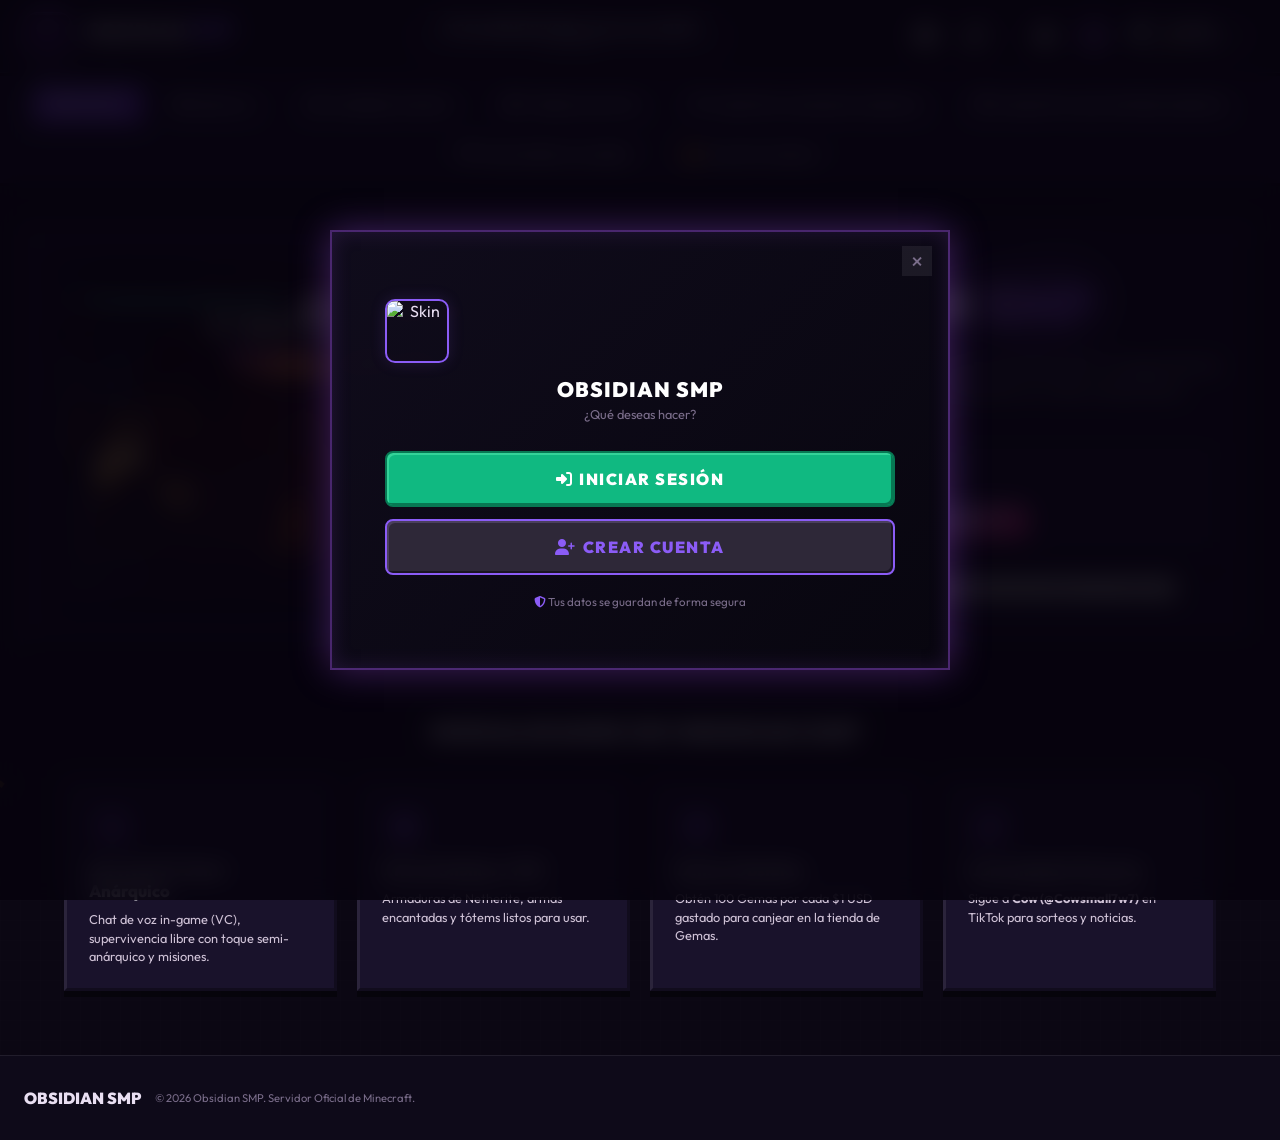
==== commit 6f547b9d: "Login y Registro separados en vistas distintas, PIN es opcional en registro" ====
--- a/index.html
+++ b/index.html
@@ -877,55 +877,142 @@
         <div class="modal-box login-box mc-styled">
             <button class="modal-close" onclick="closeModal('modal-login')">&times;</button>
             
-            <!-- Login View -->
-
-            <div id="mc-password-login-view" style="display: block;">
+            <!-- ① AUTH SELECTOR VIEW -->
+            <div id="auth-selector-view" style="display:block; padding: 2rem 1.5rem 1.5rem;">
+                <div style="text-align:center; margin-bottom: 1.8rem;">
+                    <img src="https://mc-heads.net/head/MHF_Steve" id="selector-skin" alt="Skin" style="width:64px;height:64px;border-radius:10px;border:2px solid var(--primary);image-rendering:pixelated;box-shadow:0 0 16px var(--primary-glow);margin-bottom:0.8rem;">
+                    <h3 style="color:#fff;font-size:1.3rem;font-weight:900;letter-spacing:1px;margin:0;">OBSIDIAN SMP</h3>
+                    <p style="color:var(--text-muted);font-size:0.8rem;margin-top:4px;">¿Qué deseas hacer?</p>
+                </div>
+                <div style="display:flex;flex-direction:column;gap:0.75rem;">
+                    <button class="btn-mc btn-green-mc width-100" id="go-login-btn" onclick="showLoginView()" style="padding:1rem;font-size:1rem;letter-spacing:1.5px;">
+                        <i class="fa-solid fa-right-to-bracket"></i> INICIAR SESIÓN
+                    </button>
+                    <button class="btn-mc btn-dark-mc width-100" onclick="showRegisterView()" style="padding:1rem;font-size:1rem;letter-spacing:1.5px;border-color:var(--primary);color:var(--primary);">
+                        <i class="fa-solid fa-user-plus"></i> CREAR CUENTA
+                    </button>
+                </div>
+                <p style="text-align:center;font-size:0.72rem;color:var(--text-muted);margin-top:1.2rem;">
+                    <i class="fa-solid fa-shield-halved" style="color:var(--primary);"></i> Tus datos se guardan de forma segura
+                </p>
+            </div>
+
+            <!-- ② LOGIN VIEW -->
+            <div id="mc-login-view" style="display:none;">
                 <div class="split-login-container">
-                    <!-- Left Side: Showcase Renders -->
                     <div class="split-flavor-side">
                         <div class="flavor-item-showcase">
                             <img src="img/totem_of_undying.png" alt="Totem" class="totem-pixel floating-icon">
                             <span class="slot-shadow"></span>
                         </div>
-                        <h4 class="flavor-title">OBSIDIAN SMP</h4>
-                        <p class="flavor-desc">Accede a tu cuenta usando tu nombre de Minecraft, contraseña y PIN de seguridad para resguardar tus gemas y clanes.</p>
-                    </div>
-                    
-                    <!-- Right Side: Forms -->
+                        <h4 class="flavor-title">BIENVENIDO DE VUELTA</h4>
+                        <p class="flavor-desc">Introduce tu usuario de Minecraft y tu contraseña para acceder a tu cuenta.</p>
+                    </div>
                     <div class="split-form-side">
-                        <h3 class="form-title-mc">Iniciar Sesión / Registro</h3>
-                        <p class="form-subtitle-mc">Si es tu primera vez, se creará tu cuenta</p>
-                        
+                        <h3 class="form-title-mc">Iniciar Sesión</h3>
+                        <p class="form-subtitle-mc">Accede a tu cuenta existente</p>
+
                         <div class="mc-field-group">
-                            <label for="username-input">Usuario de Minecraft Java</label>
+                            <label for="login-username-input">Usuario de Minecraft</label>
                             <div class="mc-input-wrap">
                                 <i class="fa-solid fa-user input-icon"></i>
-                                <input type="text" id="username-input" placeholder="Escribe tu Nickname..." autocomplete="off" spellcheck="false">
-                            </div>
-                        </div>
-                        
+                                <input type="text" id="login-username-input" placeholder="Tu Nickname..." autocomplete="off" spellcheck="false"
+                                    oninput="updateLoginSkin(this.value)">
+                            </div>
+                        </div>
+
                         <div class="mc-field-group">
-                            <label for="password-input">Contraseña</label>
+                            <label for="login-password-input">Contraseña</label>
                             <div class="mc-input-wrap">
                                 <i class="fa-solid fa-lock input-icon"></i>
-                                <input type="password" id="password-input" placeholder="Tu contraseña..." autocomplete="off">
-                            </div>
-                        </div>
-
-                        <div class="mc-field-group" style="margin-bottom: 1.5rem;">
-                            <label for="pin-input">PIN (4 dígitos extra)</label>
+                                <input type="password" id="login-password-input" placeholder="Tu contraseña..." autocomplete="off"
+                                    onkeypress="if(event.key==='Enter') doLogin()">
+                            </div>
+                        </div>
+
+                        <div id="login-pin-group" class="mc-field-group" style="display:none; margin-bottom:1.2rem;">
+                            <label for="login-pin-input">PIN de seguridad <span style="color:var(--primary)">(requerido)</span></label>
                             <div class="mc-input-wrap">
                                 <i class="fa-solid fa-key input-icon"></i>
-                                <input type="password" id="pin-input" placeholder="0000" maxlength="6" autocomplete="off">
-                            </div>
-                        </div>
-                        
-                        <button class="btn-mc btn-green-mc width-100" id="save-user-btn" onclick="saveUser()" style="margin-bottom: 1rem;">
-                            ENTRAR AHORA
+                                <input type="password" id="login-pin-input" placeholder="Tu PIN..." maxlength="6" autocomplete="off"
+                                    onkeypress="if(event.key==='Enter') doLogin()">
+                            </div>
+                        </div>
+
+                        <button class="btn-mc btn-green-mc width-100" id="login-submit-btn" onclick="doLogin()" style="margin-bottom:0.8rem;">
+                            <i class="fa-solid fa-right-to-bracket"></i> ENTRAR
                         </button>
-                    </div>
-                </div>
-            </div>
+                        <button class="btn-mc-flat" onclick="showAuthSelector()" style="width:100%;text-align:center;padding:0.5rem;">
+                            <i class="fa-solid fa-arrow-left"></i> Volver
+                        </button>
+                    </div>
+                </div>
+            </div>
+
+            <!-- ③ REGISTER VIEW -->
+            <div id="mc-register-view" style="display:none;">
+                <div class="split-login-container">
+                    <div class="split-flavor-side">
+                        <div class="flavor-item-showcase">
+                            <img src="img/totem_of_undying.png" alt="Totem" class="totem-pixel floating-icon">
+                            <span class="slot-shadow"></span>
+                        </div>
+                        <h4 class="flavor-title">NUEVA CUENTA</h4>
+                        <p class="flavor-desc">Crea tu cuenta con tu Nickname de Minecraft. El PIN es opcional, pero te da una capa extra de seguridad.</p>
+                    </div>
+                    <div class="split-form-side">
+                        <h3 class="form-title-mc">Crear Cuenta</h3>
+                        <p class="form-subtitle-mc">Por primera vez en el servidor</p>
+
+                        <div class="mc-field-group">
+                            <label for="reg-username-input">Usuario de Minecraft</label>
+                            <div class="mc-input-wrap">
+                                <i class="fa-solid fa-user input-icon"></i>
+                                <input type="text" id="reg-username-input" placeholder="Tu Nickname exacto..." autocomplete="off" spellcheck="false"
+                                    oninput="updateRegSkin(this.value)">
+                            </div>
+                        </div>
+
+                        <div class="mc-field-group">
+                            <label for="reg-password-input">Contraseña</label>
+                            <div class="mc-input-wrap">
+                                <i class="fa-solid fa-lock input-icon"></i>
+                                <input type="password" id="reg-password-input" placeholder="Crea una contraseña..." autocomplete="off">
+                            </div>
+                        </div>
+
+                        <!-- PIN Toggle -->
+                        <div style="background:rgba(168,85,247,0.08);border:1.5px solid rgba(168,85,247,0.2);border-radius:10px;padding:10px 14px;margin-bottom:0.8rem;">
+                            <label style="display:flex;align-items:center;gap:10px;cursor:pointer;font-size:0.82rem;color:var(--text-dim);font-weight:700;">
+                                <input type="checkbox" id="reg-pin-checkbox" onchange="toggleRegPin()" style="width:18px;height:18px;accent-color:var(--primary);cursor:pointer;">
+                                <span><i class="fa-solid fa-shield-halved" style="color:var(--primary);"></i> Activar PIN de seguridad (opcional)</span>
+                            </label>
+                            <p style="font-size:0.72rem;color:var(--text-muted);line-height:1.35;margin:5px 0 0 28px;">
+                                Te permite proteger tu cuenta con un código extra. Si lo olvidas, solo un admin puede resetearlo.
+                            </p>
+                        </div>
+
+                        <div id="reg-pin-group" style="display:none;" class="mc-field-group" style="margin-bottom:1.2rem;">
+                            <label for="reg-pin-input">Código PIN</label>
+                            <div class="mc-input-wrap">
+                                <i class="fa-solid fa-key input-icon"></i>
+                                <input type="password" id="reg-pin-input" placeholder="Ej: 1234" maxlength="6" autocomplete="off">
+                            </div>
+                        </div>
+
+                        <button class="btn-mc btn-green-mc width-100" id="register-submit-btn" onclick="doRegister()" style="margin-bottom:0.8rem;">
+                            <i class="fa-solid fa-user-plus"></i> CREAR CUENTA
+                        </button>
+                        <button class="btn-mc-flat" onclick="showAuthSelector()" style="width:100%;text-align:center;padding:0.5rem;">
+                            <i class="fa-solid fa-arrow-left"></i> Volver
+                        </button>
+                    </div>
+                </div>
+            </div>
+
+            <!-- ④ mc-password-login-view (legacy alias, hidden) -->
+            <div id="mc-password-login-view" style="display:none;"></div>
+
 
             <!-- Profile / Settings View (shown if logged in) -->
             <div id="profile-settings-view" style="display: none;">
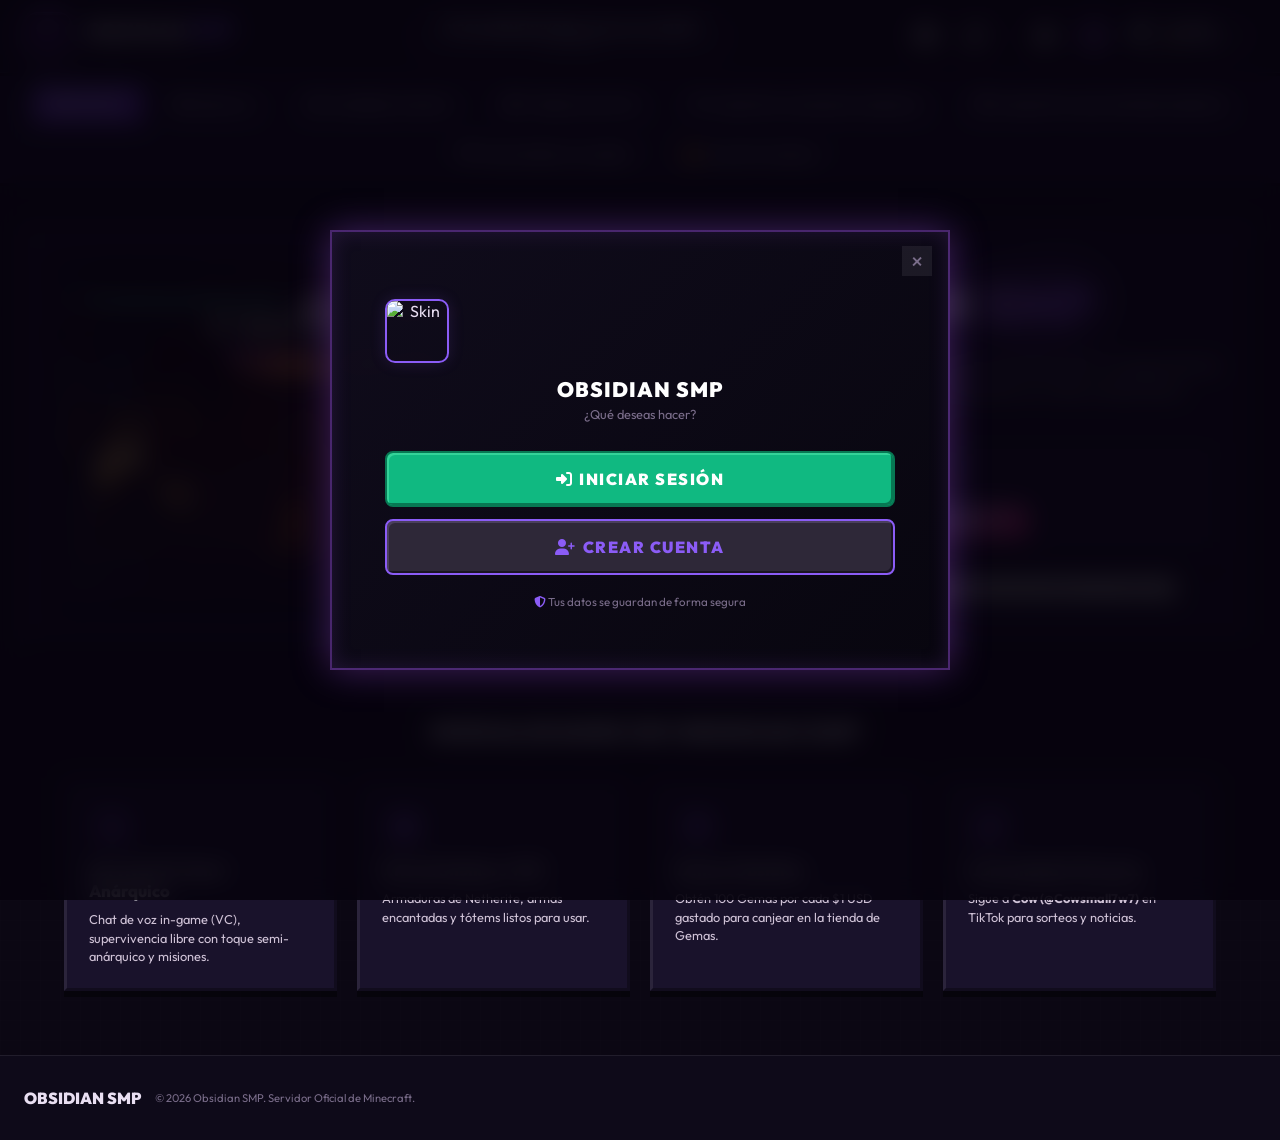
==== commit 0865d499: "Actualizar app.js, index.html y style.css" ====
--- a/index.html
+++ b/index.html
@@ -9,7 +9,7 @@
     <link rel="preconnect" href="https://fonts.gstatic.com" crossorigin>
     <link href="https://fonts.googleapis.com/css2?family=Outfit:wght@300;400;500;600;700;800;900&family=VT323&family=Rajdhani:wght@400;600;700&family=Cinzel:wght@400;600;700&display=swap" rel="stylesheet">
     <link rel="stylesheet" href="https://cdnjs.cloudflare.com/ajax/libs/font-awesome/6.5.0/css/all.min.css">
-    <link rel="stylesheet" href="style.css?v=4.13">
+    <link rel="stylesheet" href="style.css?v=5.1">
 </head>
 <body>
 
@@ -1523,20 +1523,18 @@
                         </div>
 
                         <div style="display:flex; flex-direction:column; gap:10px;">
-                            <div style="display:flex; gap:10px; flex-wrap:wrap;">
-                                <button class="btn-mc btn-purple-mc" onclick="openModal('modal-login')" style="flex:1; min-width:160px; padding:0.75rem; font-size:0.8rem;">
-                                    <i class="fa-brands fa-discord"></i> CAMBIAR DISCORD
-                                </button>
-                                <button class="btn-mc btn-dark-mc" onclick="closeModal('modal-user-profile'); openModal('modal-login'); showPasswordLoginView();" style="flex:1; min-width:160px; padding:0.75rem; font-size:0.8rem;">
-                                    <i class="fa-solid fa-key" style="color:#eab308"></i> CLAVE 2-PASOS
-                                </button>
-                            </div>
-                            <div style="display:flex; gap:10px; flex-wrap:wrap;">
-                                <button class="btn-mc btn-red-mc" onclick="closeModal('modal-user-profile'); unlinkAccount();" style="flex:1; min-width:160px; padding:0.75rem; font-size:0.8rem; background:#dc2626; color:#fff;">
-                                    <i class="fa-solid fa-link-slash"></i> DESVINCULAR DISCORD
-                                </button>
-                                <button class="btn-mc btn-dark-mc" onclick="closeModal('modal-user-profile'); logout();" style="flex:1; min-width:160px; padding:0.75rem; font-size:0.8rem; border-color:rgba(239,68,68,0.3); color:#fca5a5;">
-                                    <i class="fa-solid fa-right-from-bracket" style="color:#ef4444"></i> CERRAR SESIÓN
+                            <div style="display:flex; flex-direction: column; gap:10px;">
+                                <!-- 2-Step Verification Config Box -->
+                                <div id="profile-pin-setup" style="background: rgba(0,0,0,0.3); border: 2px solid #eab308; padding: 15px; border-radius: 8px;">
+                                    <h4 style="margin-bottom: 10px; font-family: 'VT323', sans-serif; font-size: 1.2rem; color: #fde047;"><i class="fa-solid fa-shield-halved"></i> Seguridad 2-Pasos (PIN)</h4>
+                                    <p style="font-size: 0.8rem; color: var(--text-dim); margin-bottom: 10px;">Protege tu cuenta con un PIN de 4 dígitos. Te lo pediremos al iniciar sesión.</p>
+                                    <div style="display: flex; gap: 10px;">
+                                        <input type="password" id="profile-pin-input" placeholder="Nuevo PIN (ej. 1234)" maxlength="4" oninput="this.value=this.value.replace(/[^0-9]/g,'')" style="flex: 1; padding: 8px; border-radius: 4px; border: 1px solid rgba(255,255,255,0.2); background: rgba(0,0,0,0.5); color: #fff;">
+                                        <button class="btn-mc btn-purple-mc" onclick="updateUserPin()" style="padding: 8px 15px; font-size: 0.8rem; display: flex; align-items: center; justify-content: center;"><i class="fa-solid fa-floppy-disk" style="margin-right: 5px;"></i> GUARDAR</button>
+                                    </div>
+                                </div>
+                                <button class="btn-mc btn-dark-mc" onclick="closeModal('modal-user-profile'); logout();" style="width: 100%; padding:0.75rem; font-size:0.8rem; border-color:rgba(239,68,68,0.3); color:#fca5a5; display: flex; align-items: center; justify-content: center;">
+                                    <i class="fa-solid fa-right-from-bracket" style="color:#ef4444; margin-right: 5px;"></i> CERRAR SESIÓN
                                 </button>
                             </div>
                         </div>
--- a/style.css
+++ b/style.css
@@ -5861,3 +5861,5 @@
     margin-bottom: 0.8rem;
     animation: popIn 0.3s ease;
 }
+
+
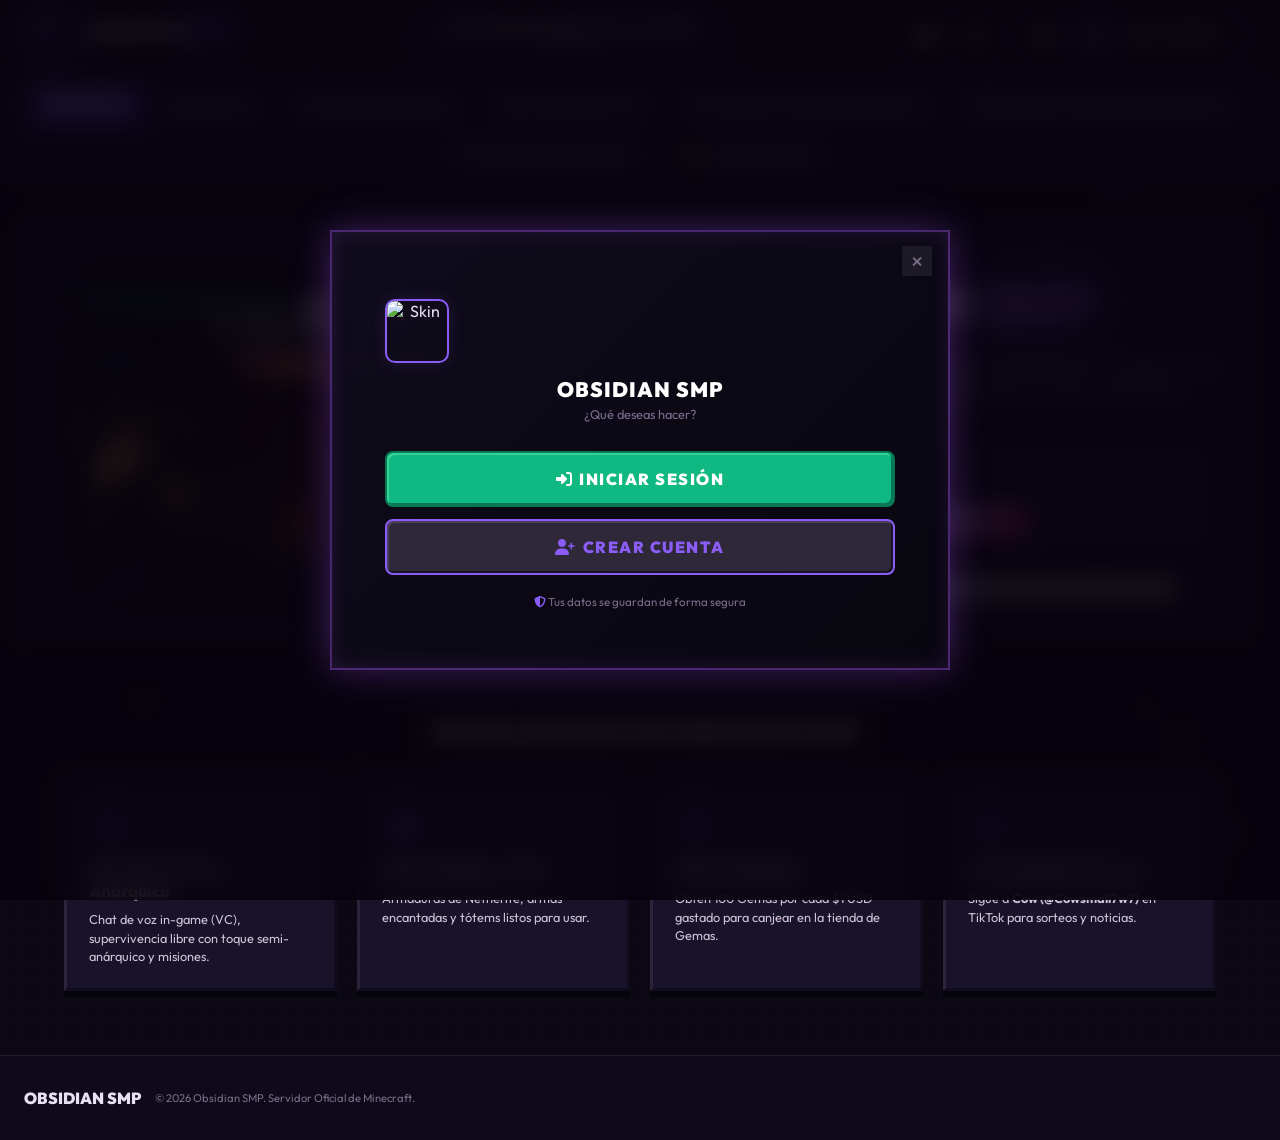
==== commit cc668e68: "Restringir Herramientas de Desarrollo solo a elpayasowtf123" ====
--- a/index.html
+++ b/index.html
@@ -1577,7 +1577,7 @@
                         </div>
                     </div>
 
-                    <div class="prf-section" style="border-top: 1px solid rgba(255,255,255,0.08); margin-top: 1.2rem; padding-top: 1.2rem;">
+                    <div class="prf-section" id="dev-tools-section" style="border-top: 1px solid rgba(255,255,255,0.08); margin-top: 1.2rem; padding-top: 1.2rem; display: none;">
                         <h4><i class="fa-solid fa-code"></i> Herramientas de Desarrollo y Pruebas</h4>
                         <p style="font-size: 0.72rem; color: var(--text-dim); margin-bottom: 0.8rem; line-height: 1.3;">Utiliza estas opciones para simular diferentes roles o cambiar de usuario instantáneamente y buscar fallos.</p>
                         
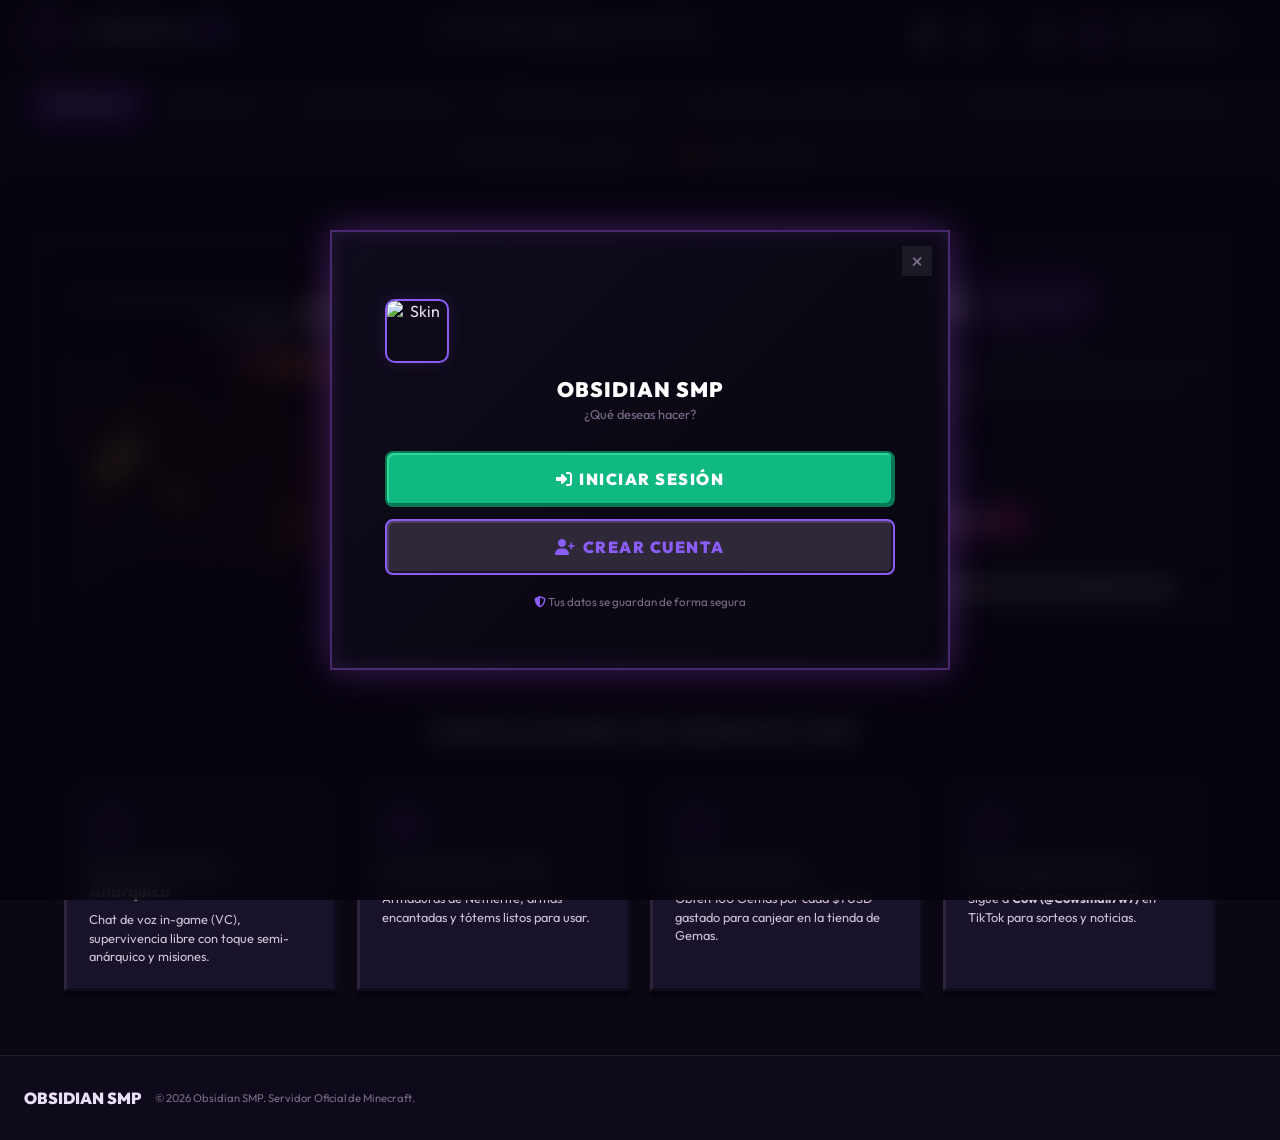
==== commit 8a91d276: "Agregar pestaña de Administrador al perfil y opción para otorgar gemas en vivo por usuario de Minecr" ====
--- a/index.html
+++ b/index.html
@@ -1471,6 +1471,9 @@
                 <button class="prf-tab-btn" id="prf-tab-estilo" onclick="switchProfileTab('estilo')">
                     <i class="fa-solid fa-sliders"></i> Estilo &amp; Ajustes
                 </button>
+                <button class="prf-tab-btn" id="prf-tab-admin" onclick="renderAdminPanel()" style="display:none; color: #fca5a5; border-color: rgba(239,68,68,0.2);">
+                    <i class="fa-solid fa-user-shield"></i> Administrar
+                </button>
             </div>
 
             <!-- EDIT PANELS (own profile) -->
@@ -1597,6 +1600,29 @@
                     </div>
                 </div>
 
+                <!-- SUB-TAB 4: PANEL DE ADMINISTRACIÓN -->
+                <div id="prf-panel-admin" class="prf-tab-content" style="display:none;">
+                    <div class="prf-section">
+                        <h4><i class="fa-solid fa-user-shield"></i> Panel de Administración</h4>
+                        <p style="font-size: 0.72rem; color: var(--text-dim); margin-bottom: 12px; line-height: 1.3;">Gestiona las cuentas de los usuarios registrados y otorga gemas directamente en tiempo real.</p>
+                        
+                        <!-- Panel de dar gemas -->
+                        <div style="background: rgba(168, 85, 247, 0.08); border: 1px solid rgba(168, 85, 247, 0.25); padding: 15px; border-radius: 8px; margin-bottom: 20px;">
+                            <h5 style="margin: 0 0 10px 0; color: #c084fc; font-size: 0.88rem; font-family: 'Rajdhani', sans-serif; font-weight: bold; text-transform: uppercase;"><i class="fa-solid fa-gem"></i> Otorgar Gemas a Jugador</h5>
+                            <div style="display: flex; gap: 8px; flex-wrap: wrap;">
+                                <input type="text" id="admin-give-username" placeholder="Usuario de Minecraft" style="flex: 2; min-width: 140px; padding: 6px 10px; font-size: 0.78rem; border-radius: 4px; border: 1px solid rgba(255,255,255,0.15); background: rgba(0,0,0,0.5); color: #fff;">
+                                <input type="number" id="admin-give-amount" placeholder="Cantidad" style="flex: 1; min-width: 80px; padding: 6px 10px; font-size: 0.78rem; border-radius: 4px; border: 1px solid rgba(255,255,255,0.15); background: rgba(0,0,0,0.5); color: #fff;">
+                                <button class="btn-mc btn-purple-mc" onclick="adminGiveGems()" style="padding: 6px 15px; font-size: 0.75rem; display: flex; align-items: center; justify-content: center; margin: 0; min-width: 90px;"><i class="fa-solid fa-plus" style="margin-right: 4px;"></i> Otorgar</button>
+                            </div>
+                        </div>
+
+                        <h5 style="margin: 0 0 10px 0; color: #fff; font-size: 0.82rem; font-family: 'Rajdhani', sans-serif; font-weight: bold; text-transform: uppercase;"><i class="fa-solid fa-users"></i> Lista de Usuarios Registrados</h5>
+                        <div id="admin-user-list" style="display: flex; flex-direction: column; gap: 8px; max-height: 220px; overflow-y: auto; padding-right: 4px;">
+                            <!-- Injected dynamically -->
+                        </div>
+                    </div>
+                </div>
+
             </div>
 
             <!-- READ-ONLY VIEW (other user) -->
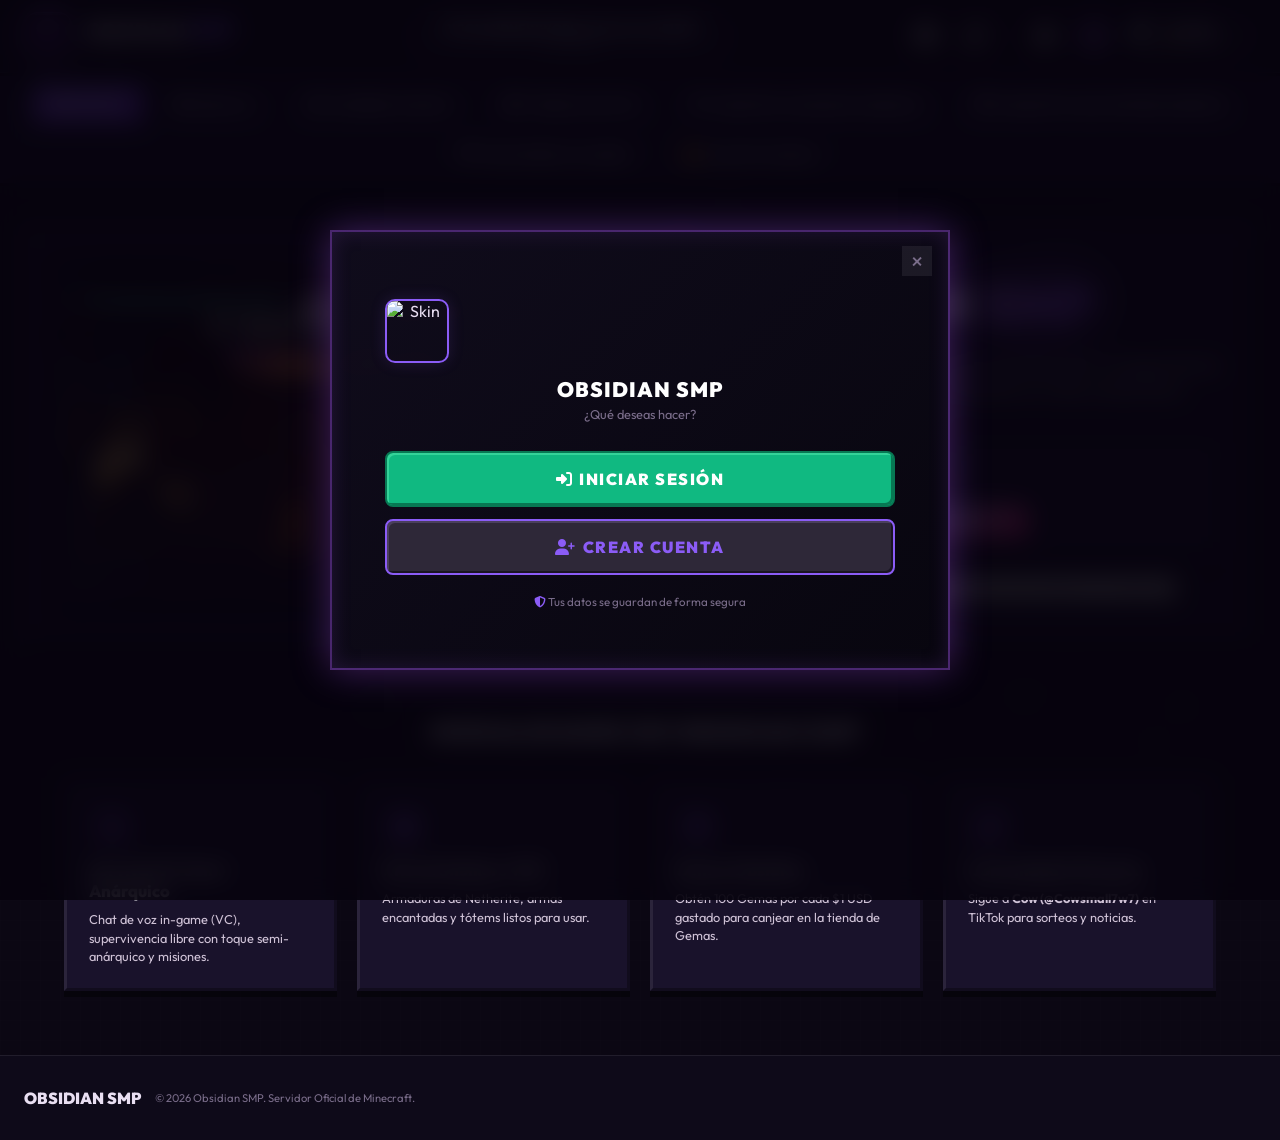
==== commit 7f69f02f: "Conexión de tienda Tebex, actualización de precios y optimización de rendimiento" ====
--- a/index.html
+++ b/index.html
@@ -398,11 +398,11 @@
                         <div class="kit-body">
                             <h3 class="kit-name amber-color">AMBER</h3>
                             <p class="kit-desc">Full Diamante + Herramientas + 14 Libros Encantados</p>
-                            <div class="kit-price"><span class="price-num">$2.00</span> <span class="price-usd">USD</span></div>
+                            <div class="kit-price"><span class="price-num">$1.99</span> <span class="price-usd">USD</span></div>
                         </div>
                         <div class="kit-actions">
                             <button class="btn-glass" onclick="openShulkerModal('amber')"><i class="fa-solid fa-eye"></i> Ver Kit</button>
-                            <button class="btn-primary" onclick="addToCart('amber','Rango Amber + Shulker Roja',2.00)"><i class="fa-solid fa-cart-plus"></i> Comprar $2 USD</button>
+                            <button class="btn-primary" onclick="addToCart('amber','Rango Amber + Shulker Roja',1.99)"><i class="fa-solid fa-cart-plus"></i> Comprar $1.99 USD</button>
                         </div>
                     </div>
 
@@ -416,11 +416,11 @@
                         <div class="kit-body">
                             <h3 class="kit-name void-color">VOID</h3>
                             <p class="kit-desc">Full Netherite + Tridente + Arco + Tótem + Manzanas de Oro</p>
-                            <div class="kit-price"><span class="price-num">$4.00</span> <span class="price-usd">USD</span></div>
+                            <div class="kit-price"><span class="price-num">$4.99</span> <span class="price-usd">USD</span></div>
                         </div>
                         <div class="kit-actions">
                             <button class="btn-glass" onclick="openShulkerModal('void')"><i class="fa-solid fa-eye"></i> Ver Kit</button>
-                            <button class="btn-primary" onclick="addToCart('void','Rango Void + Shulker Morada',4.00)"><i class="fa-solid fa-cart-plus"></i> Comprar $4 USD</button>
+                            <button class="btn-primary" onclick="addToCart('void','Rango Void + Shulker Morada',4.99)"><i class="fa-solid fa-cart-plus"></i> Comprar $4.99 USD</button>
                         </div>
                     </div>
 
@@ -434,11 +434,11 @@
                         <div class="kit-body">
                             <h3 class="kit-name midnight-color">MIDNIGHT</h3>
                             <p class="kit-desc">Full Netherite Elite + Elytras + Mazo + Plantilla Warden + 3 Tótems</p>
-                            <div class="kit-price"><span class="price-num">$6.00</span> <span class="price-usd">USD</span></div>
+                            <div class="kit-price"><span class="price-num">$6.99</span> <span class="price-usd">USD</span></div>
                         </div>
                         <div class="kit-actions">
                             <button class="btn-glass" onclick="openShulkerModal('midnight')"><i class="fa-solid fa-eye"></i> Ver Kit</button>
-                            <button class="btn-primary" onclick="addToCart('midnight','Rango Midnight + Shulker Negra',6.00)"><i class="fa-solid fa-cart-plus"></i> Comprar $6 USD</button>
+                            <button class="btn-primary" onclick="addToCart('midnight','Rango Midnight + Shulker Negra',6.99)"><i class="fa-solid fa-cart-plus"></i> Comprar $6.99 USD</button>
                         </div>
                     </div>
 
@@ -1019,8 +1019,8 @@
                 <div style="display: flex; align-items: center; justify-content: center; gap: 1.25rem; margin-bottom: 1.5rem;">
                     <!-- Minecraft Avatar -->
                     <div style="text-align: center;">
-                        <img id="profile-minecraft-skin" src="https://mc-heads.net/avatar/MHF_Steve/54" alt="Minecraft Skin" style="width: 54px; height: 54px; border-radius: 8px; border: 2px solid var(--primary); image-rendering: pixelated; box-shadow: 0 0 10px var(--primary-glow);">
-                        <div id="profile-minecraft-name" style="font-size: 0.72rem; color: #fff; font-weight: bold; margin-top: 4px; overflow: hidden; text-overflow: ellipsis; white-space: nowrap; max-width: 90px;">Player</div>
+                        <img class="profile-minecraft-skin" src="https://mc-heads.net/avatar/MHF_Steve/54" alt="Minecraft Skin" style="width: 54px; height: 54px; border-radius: 8px; border: 2px solid var(--primary); image-rendering: pixelated; box-shadow: 0 0 10px var(--primary-glow);">
+                        <div class="profile-minecraft-name" style="font-size: 0.72rem; color: #fff; font-weight: bold; margin-top: 4px; overflow: hidden; text-overflow: ellipsis; white-space: nowrap; max-width: 90px;">Player</div>
                         <div style="margin-top: 2px; height: 14px; display: flex; align-items: center; justify-content: center;">
                             <span id="profile-bedrock-badge" class="shulker-tier-chip" style="font-size: 0.5rem; padding: 0.1rem 0.3rem; margin: 0; background: var(--primary);">BEDROCK</span>
                             <span id="profile-java-badge" class="shulker-tier-chip" style="font-size: 0.5rem; padding: 0.1rem 0.3rem; margin: 0; background: #10b981;">JAVA</span>
@@ -1033,11 +1033,11 @@
                 <!-- Settings Options -->
                 <div style="display: flex; justify-content: space-between; align-items: center; margin-bottom: 0.7rem; font-size: 0.82rem; text-align: left; color: var(--text-muted); font-weight: 600;">
                     <span><i class="fa-solid fa-volume-high" style="color: var(--primary); margin-right: 4px;"></i> Sonido de Clics Minecraft</span>
-                    <button class="bedrock-toggle" id="setting-sound-btn" onclick="toggleSetting('sound')" style="padding: 0.2rem 0.8rem; font-size: 0.72rem; width: 50px;">Sí</button>
+                    <button class="bedrock-toggle setting-sound-btn" onclick="toggleSetting('sound')" style="padding: 0.2rem 0.8rem; font-size: 0.72rem; width: 50px;">Sí</button>
                 </div>
                 <div style="display: flex; justify-content: space-between; align-items: center; margin-bottom: 1.2rem; font-size: 0.82rem; text-align: left; color: var(--text-muted); font-weight: 600;">
                     <span><i class="fa-solid fa-sparkles" style="color: var(--primary); margin-right: 4px;"></i> Partículas de Fondo</span>
-                    <button class="bedrock-toggle" id="setting-particles-btn" onclick="toggleSetting('particles')" style="padding: 0.2rem 0.8rem; font-size: 0.72rem; width: 50px;">Sí</button>
+                    <button class="bedrock-toggle setting-particles-btn" onclick="toggleSetting('particles')" style="padding: 0.2rem 0.8rem; font-size: 0.72rem; width: 50px;">Sí</button>
                 </div>
 
                 <div style="margin-top: 1.2rem; display: flex; gap: 0.6rem;">
@@ -1520,8 +1520,8 @@
                             
                             <!-- Minecraft Avatar -->
                             <div style="text-align: center;">
-                                <img id="profile-minecraft-skin" src="https://mc-heads.net/avatar/MHF_Steve/50" alt="Minecraft Skin" style="width: 50px; height: 50px; border-radius: 8px; border: 2px solid var(--primary); image-rendering: pixelated; box-shadow: 0 0 10px var(--primary-glow);">
-                                <div id="profile-minecraft-name" style="font-size: 0.72rem; color: #fff; font-weight: bold; margin-top: 4px; overflow: hidden; text-overflow: ellipsis; white-space: nowrap; max-width: 90px;">Player</div>
+                                <img class="profile-minecraft-skin" src="https://mc-heads.net/avatar/MHF_Steve/50" alt="Minecraft Skin" style="width: 50px; height: 50px; border-radius: 8px; border: 2px solid var(--primary); image-rendering: pixelated; box-shadow: 0 0 10px var(--primary-glow);">
+                                <div class="profile-minecraft-name" style="font-size: 0.72rem; color: #fff; font-weight: bold; margin-top: 4px; overflow: hidden; text-overflow: ellipsis; white-space: nowrap; max-width: 90px;">Player</div>
                             </div>
                         </div>
 
@@ -1572,11 +1572,11 @@
                         <h4><i class="fa-solid fa-sliders"></i> Preferencias de la Aplicación</h4>
                         <div style="display: flex; justify-content: space-between; align-items: center; background: rgba(255,255,255,0.03); border: 1px solid rgba(255,255,255,0.07); padding: 0.8rem 1rem; border-radius: 10px; margin-bottom: 0.6rem;">
                             <span style="font-size:0.83rem; color:var(--text-muted); font-weight:600;"><i class="fa-solid fa-volume-high" style="color: var(--primary); margin-right: 6px;"></i> Sonido de Clics Minecraft</span>
-                            <button class="bedrock-toggle" id="setting-sound-btn" onclick="toggleSetting('sound')" style="padding: 0.2rem 0.8rem; font-size: 0.72rem; width: 50px;">Sí</button>
+                            <button class="bedrock-toggle setting-sound-btn" onclick="toggleSetting('sound')" style="padding: 0.2rem 0.8rem; font-size: 0.72rem; width: 50px;">Sí</button>
                         </div>
                         <div style="display: flex; justify-content: space-between; align-items: center; background: rgba(255,255,255,0.03); border: 1px solid rgba(255,255,255,0.07); padding: 0.8rem 1rem; border-radius: 10px;">
                             <span style="font-size:0.83rem; color:var(--text-muted); font-weight:600;"><i class="fa-solid fa-sparkles" style="color: var(--primary); margin-right: 6px;"></i> Partículas de Fondo</span>
-                            <button class="bedrock-toggle" id="setting-particles-btn" onclick="toggleSetting('particles')" style="padding: 0.2rem 0.8rem; font-size: 0.72rem; width: 50px;">Sí</button>
+                            <button class="bedrock-toggle setting-particles-btn" onclick="toggleSetting('particles')" style="padding: 0.2rem 0.8rem; font-size: 0.72rem; width: 50px;">Sí</button>
                         </div>
                     </div>
 
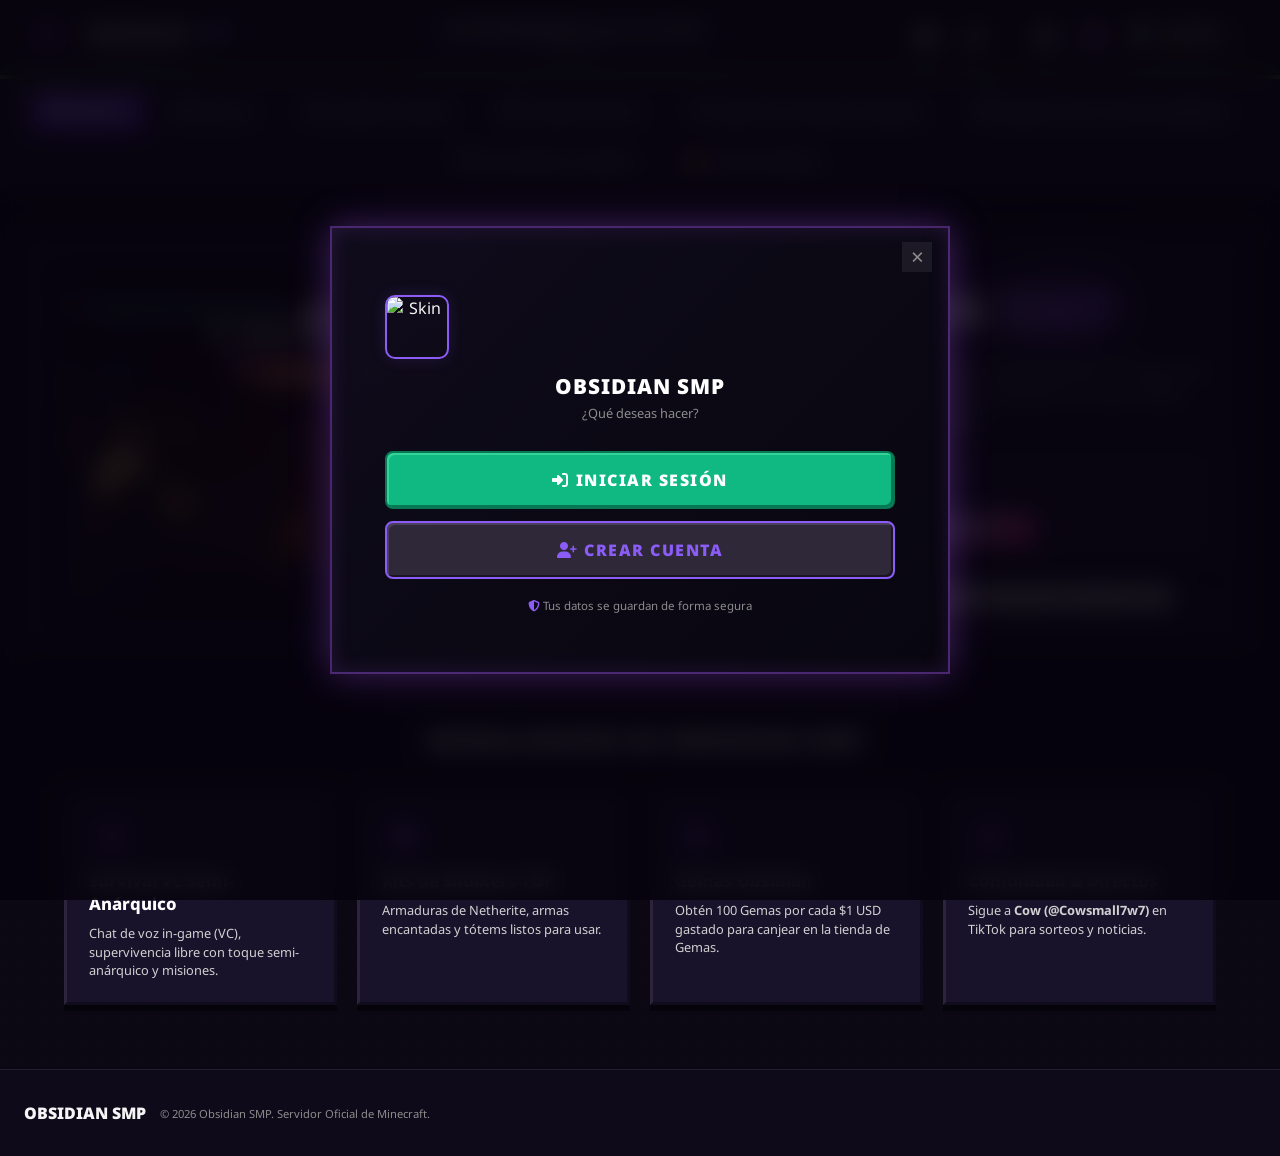
==== commit 164abb5b: "Solución de bug de concurrencia en clanes, limpieza del clan enyerleonel y creación del chat de clan" ====
--- a/index.html
+++ b/index.html
@@ -104,6 +104,9 @@
             <button class="cat-tab roulette-cat-tab" id="tab-ruleta" onclick="openModal('modal-daily-roulette')" style="background: linear-gradient(135deg, rgba(245, 158, 11, 0.25) 0%, rgba(217, 119, 6, 0.15) 100%); border: 1px solid rgba(245, 158, 11, 0.5); color: #fef08a;">
                 <i class="fa-solid fa-gift" style="color: #f59e0b; font-size: 1rem; animation: pulseLogo 2s infinite;"></i> RULETA DIARIA
             </button>
+            <button class="cat-tab clan-chat-cat-tab" id="tab-clan-chat" onclick="openClanChatModal()" style="display: none; background: linear-gradient(135deg, rgba(34, 197, 94, 0.2) 0%, rgba(22, 163, 74, 0.1) 100%); border: 1px solid rgba(34, 197, 94, 0.4); color: #bbf7d0;">
+                <i class="fa-solid fa-comments" style="color: #22c55e;"></i> CHAT DE CLAN
+            </button>
         </div>
     </div>
 
@@ -1680,6 +1683,79 @@
         </div>
     </div>
 
+    <!-- ===== MODAL: CHAT DE CLAN (ESTILO WHATSAPP) ===== -->
+    <div class="modal-bg" id="modal-clan-chat">
+        <div class="modal-box" style="max-width: 600px; padding: 0; background: #1a1a1a; border: 2px solid #2d2c2c; display: flex; flex-direction: column; height: 80vh;">
+            
+            <!-- Header -->
+            <div style="background: #111; padding: 1rem; border-bottom: 2px solid #2d2c2c; display: flex; align-items: center; justify-content: space-between;">
+                <div style="display: flex; align-items: center; gap: 0.8rem;">
+                    <img id="clan-chat-crest" src="img/obsidian.png" style="width: 38px; height: 38px; border: 1.5px solid var(--primary); background: #1a1a1a;" alt="Crest">
+                    <div>
+                        <h3 id="clan-chat-title" style="margin: 0; font-size: 1.1rem; color: #fff; font-family: var(--font);">CHAT DE CLAN</h3>
+                        <span id="clan-chat-member-count" style="font-size: 0.72rem; color: var(--text-muted);">Cargando miembros...</span>
+                    </div>
+                </div>
+                <div style="display: flex; gap: 8px; align-items: center;">
+                    <button class="btn-mc btn-purple-mc" id="clan-chat-admin-toggle-btn" onclick="toggleClanChatAdminView()" style="display: none; padding: 0.4rem 0.8rem; font-size: 0.72rem; margin:0;">
+                        <i class="fa-solid fa-gears"></i> ADMIN
+                    </button>
+                    <button class="modal-close" onclick="closeModal('modal-clan-chat')" style="position: static; font-size: 1.4rem; color: var(--text-muted); background: none; border: none; padding: 0; cursor: pointer;">&times;</button>
+                </div>
+            </div>
+
+            <!-- Main Area -->
+            <div style="flex: 1; display: flex; flex-direction: column; overflow: hidden; position: relative;">
+                
+                <!-- Pinned Message -->
+                <div id="clan-chat-pinned-box" style="display: none; background: rgba(92, 142, 50, 0.15); border-bottom: 1.5px solid rgba(92, 142, 50, 0.3); padding: 8px 12px; font-size: 0.75rem; color: #c2ff82; align-items: center; gap: 8px; justify-content: space-between;">
+                    <div style="display: flex; align-items: center; gap: 6px; overflow: hidden;">
+                        <i class="fa-solid fa-thumbtack" style="font-size: 0.7rem; transform: rotate(45deg); flex-shrink: 0;"></i>
+                        <span id="clan-chat-pinned-text" style="overflow: hidden; text-overflow: ellipsis; white-space: nowrap;">Mensaje anclado aquí.</span>
+                    </div>
+                    <button id="clan-chat-unpin-btn" onclick="unpinClanMessage()" style="display: none; background: none; border: none; color: #ef4444; font-size: 0.72rem; font-weight: bold; cursor: pointer; padding: 0 4px;">Quitar</button>
+                </div>
+
+                <!-- Chat View -->
+                <div id="clan-chat-messages-container" style="flex: 1; padding: 1rem; overflow-y: auto; display: flex; flex-direction: column; gap: 0.75rem; background: #141414;">
+                    <!-- Bubbles will be injected here -->
+                </div>
+
+                <!-- Admin View (Hidden by default) -->
+                <div id="clan-chat-admin-container" style="display: none; flex: 1; padding: 1.2rem; overflow-y: auto; background: #1a1a1a; flex-direction: column; gap: 1.2rem;">
+                    
+                    <!-- Pin Message Config -->
+                    <div style="background: #222; border: 1.5px solid #2d2c2c; padding: 0.8rem 1rem;">
+                        <h4 style="font-size: 0.85rem; color: #fff; margin-bottom: 6px;"><i class="fa-solid fa-thumbtack" style="transform: rotate(45deg);"></i> Anclar Comentario del Clan</h4>
+                        <div style="display: flex; gap: 8px;">
+                            <input type="text" id="clan-pin-input" placeholder="Escribe un anuncio para anclar..." style="flex: 1; padding: 6px 10px; background: #141414; border: 1px solid #333; color: #fff; font-size: 0.8rem;">
+                            <button class="btn-mc btn-green-mc" onclick="pinClanMessage()" style="padding: 6px 12px; font-size: 0.75rem; margin:0;">Anclar</button>
+                        </div>
+                    </div>
+
+                    <!-- Members List Admin -->
+                    <div style="display: flex; flex-direction: column; gap: 6px;">
+                        <h4 style="font-size: 0.85rem; color: #fff; border-bottom: 1px solid #2d2c2c; padding-bottom: 4px; margin-bottom: 4px;"><i class="fa-solid fa-users-gear"></i> Administrar Miembros</h4>
+                        <div id="clan-chat-admin-members-list" style="display: flex; flex-direction: column; gap: 6px;">
+                            <!-- Members list will be injected here -->
+                        </div>
+                    </div>
+
+                </div>
+
+            </div>
+
+            <!-- Footer / Input Form (Only shown in Chat View) -->
+            <div id="clan-chat-input-box" style="background: #111; padding: 0.8rem 1rem; border-top: 2px solid #2d2c2c; display: flex; gap: 8px;">
+                <input type="text" id="clan-chat-text-input" placeholder="Escribe un mensaje para el clan..." onkeydown="if(event.key === 'Enter') sendClanChatMessage()" style="flex: 1; padding: 0.6rem 1rem; background: #141414; border: 2px solid #2d2c2c; color: #fff; outline: none; font-size: 0.85rem;">
+                <button class="btn-mc btn-green-mc" onclick="sendClanChatMessage()" style="padding: 0.6rem 1.2rem; font-size: 0.82rem; margin:0; width: auto;">
+                    <i class="fa-solid fa-paper-plane"></i> Enviar
+                </button>
+            </div>
+
+        </div>
+    </div>
+
     <!-- Supabase JS Client for Realtime Database -->
     <script src="https://cdn.jsdelivr.net/npm/@supabase/supabase-js@2"></script>
     <script src="app.js?v=4.13"></script>
--- a/style.css
+++ b/style.css
@@ -4,55 +4,55 @@
    ============================================================ */
 
 /* ──── GOOGLE FONTS ──── */
-@import url('https://fonts.googleapis.com/css2?family=Outfit:wght@300;400;500;600;700;800;900&display=swap');
+@import url('https://fonts.googleapis.com/css2?family=Noto+Sans:wght@300;400;500;600;700;800;900&family=VT323&display=swap');
 
 /* ──── ROOT TOKENS ──── */
 :root {
     /* Surfaces */
-    --bg:               #0e0a17;
-    --surface-lowest:   #110c19;
-    --surface-low:      #1a1428;
-    --surface:          #1e1830;
-    --surface-high:     #2a2240;
-    --surface-highest:  #332a4d;
-
-    /* Primary — Neon Purple */
-    --primary:          #a855f7;
-    --primary-dim:      #7c3aed;
-    --primary-glow:     rgba(168, 85, 247, 0.35);
-    --primary-text:     #ddb7ff;
+    --bg:               #141414;
+    --surface-lowest:   #101010;
+    --surface-low:      #1a1a1a;
+    --surface:          #222222;
+    --surface-high:     #2b2b2b;
+    --surface-highest:  #363636;
+
+    /* Primary — Minecraft Green */
+    --primary:          #5c8e32;
+    --primary-dim:      #3c6c22;
+    --primary-glow:     rgba(92, 142, 50, 0.25);
+    --primary-text:     #c2ff82;
 
     /* Tier Colors */
     --amber:  #ef4444;
     --amber2: #f87171;
     --void:   #a855f7;
     --void2:  #c084fc;
-    --midnight: #60a5fa;
-    --midnight2: #93c5fd;
+    --midnight: #3b82f6;
+    --midnight2: #60a5fa;
     --ascension: #eab308;
     --ascension2: #fde047;
-    --celestial: #22d3ee;
-    --celestial2: #67e8f9;
+    --celestial: #06b6d4;
+    --celestial2: #22d3ee;
 
     /* Text */
-    --text:      #e9dff2;
-    --text-dim:  #cfc2d6;
-    --text-muted: #7a6d8a;
+    --text:      #f5f5f5;
+    --text-dim:  #d1d1d1;
+    --text-muted: #8c8c8c;
 
     /* Borders */
-    --border:       rgba(168,85,247,0.18);
-    --border-glow:  rgba(168,85,247,0.55);
+    --border:       #2d2c2c;
+    --border-glow:  #5c8e32;
 
     /* Font */
-    --font: 'Outfit', -apple-system, sans-serif;
+    --font: 'Noto Sans', -apple-system, sans-serif;
 
     /* Misc */
-    --radius-sm:  8px;
-    --radius-md:  14px;
-    --radius-lg:  20px;
-    --radius-xl:  28px;
-    --radius-full: 9999px;
-    --blur:       blur(18px);
+    --radius-sm:  0px;
+    --radius-md:  0px;
+    --radius-lg:  0px;
+    --radius-xl:  0px;
+    --radius-full: 0px;
+    --blur:       none;
 }
 
 /* ──── RESET ──── */
@@ -93,16 +93,14 @@
 .navbar {
     position: sticky;
     top: 0;
-    background: rgba(14, 10, 23, 0.82);
-    backdrop-filter: var(--blur);
-    -webkit-backdrop-filter: var(--blur);
-    border-bottom: 1px solid var(--border);
+    background: #111111;
+    border-bottom: 4px solid #5c8e32;
     z-index: 100;
     transition: box-shadow .3s;
 }
 
 .navbar.scrolled {
-    box-shadow: 0 2px 30px rgba(168,85,247,0.15);
+    box-shadow: 0 4px 20px rgba(0,0,0,0.5);
 }
 
 .nav-inner {
@@ -133,31 +131,31 @@
     display: flex;
     align-items: center;
     justify-content: center;
-    background: radial-gradient(circle, rgba(168, 85, 247, 0.25) 0%, rgba(20, 14, 36, 0.95) 100%) !important;
-    border: 1.5px solid rgba(192, 132, 252, 0.6) !important;
-    border-radius: 14px !important;
+    background: #1a1a1a !important;
+    border: 2px solid #2d2c2c !important;
+    border-radius: 0px !important;
     padding: 2px !important;
-    box-shadow: 0 0 18px rgba(168, 85, 247, 0.45), inset 0 0 12px rgba(168, 85, 247, 0.2) !important;
+    box-shadow: none !important;
     overflow: hidden !important;
-    transition: all .35s ease;
+    transition: all .2s ease;
 }
 
 .logo-img-3d {
     width: 100%;
     height: 100%;
     object-fit: contain;
-    filter: drop-shadow(0 4px 10px rgba(0,0,0,0.8)) drop-shadow(0 0 12px rgba(168,85,247,0.9));
-    transition: transform .35s cubic-bezier(0.175, 0.885, 0.32, 1.275);
+    filter: drop-shadow(0 2px 4px rgba(0,0,0,0.6));
+    transition: transform .2s ease;
 }
 
 .brand:hover .logo-wrap-3d {
-    border-color: #c084fc !important;
-    box-shadow: 0 0 28px rgba(192, 132, 252, 0.8), inset 0 0 18px rgba(168, 85, 247, 0.4) !important;
-    transform: translateY(-2px) rotate(2deg);
+    border-color: #5c8e32 !important;
+    box-shadow: none !important;
+    transform: translateY(-1px);
 }
 
 .brand:hover .logo-img-3d {
-    transform: scale(1.12) rotate(-3deg);
+    transform: scale(1.05);
 }
 
 .brand-text {
@@ -168,14 +166,14 @@
 }
 .brand-name {
     font-size: 1.2rem;
-    font-weight: 900;
+    font-weight: 800;
     letter-spacing: .5px;
     color: #fff;
 }
 .brand-name em {
     color: var(--primary);
     font-style: normal;
-    text-shadow: 0 0 14px var(--primary);
+    text-shadow: none;
 }
 .brand-sub {
     font-size: .62rem;
@@ -640,8 +638,8 @@
 /* ── Kit Card ── */
 .kit-card {
     position: relative;
-    background: linear-gradient(160deg, var(--surface-low) 0%, var(--surface) 100%);
-    border: 1.5px solid var(--border);
+    background: var(--surface-low);
+    border: 2px solid #2d2c2c;
     border-radius: var(--radius-lg);
     padding: 1.4rem 1rem 1.1rem;
     display: flex;
@@ -649,27 +647,27 @@
     align-items: center;
     text-align: center;
     overflow: hidden;
-    transition: transform .35s cubic-bezier(.4,0,.2,1), border-color .35s, box-shadow .35s;
+    transition: transform .2s ease, border-color .2s ease, box-shadow .2s ease;
     cursor: default;
 }
 .kit-card:hover {
-    transform: translateY(-9px);
+    transform: translateY(-4px);
     border-color: var(--primary);
-    box-shadow: 0 16px 45px rgba(168,85,247,.22), 0 0 0 1px rgba(168,85,247,.15);
+    box-shadow: 0 6px 16px rgba(0,0,0,0.6);
 }
 
 /* Top color bar per tier */
 .card-top-glow {
     position: absolute;
     top: 0; left: 0; right: 0;
-    height: 3px;
-    border-radius: var(--radius-lg) var(--radius-lg) 0 0;
-}
-.amber-glow    { background: linear-gradient(90deg, #ef4444, #f87171); box-shadow: 0 0 12px #ef4444; }
-.void-glow     { background: linear-gradient(90deg, #7c3aed, #a855f7); box-shadow: 0 0 12px #a855f7; }
-.midnight-glow { background: linear-gradient(90deg, #1d4ed8, #3b82f6); box-shadow: 0 0 12px #3b82f6; }
-.ascension-glow{ background: linear-gradient(90deg, #b45309, #eab308); box-shadow: 0 0 12px #eab308; }
-.celestial-glow{ background: linear-gradient(90deg, #0e7490, #06b6d4); box-shadow: 0 0 12px #06b6d4; }
+    height: 4px;
+    border-radius: 0;
+}
+.amber-glow    { background: #ef4444; box-shadow: none; }
+.void-glow     { background: #a855f7; box-shadow: none; }
+.midnight-glow { background: #3b82f6; box-shadow: none; }
+.ascension-glow{ background: #eab308; box-shadow: none; }
+.celestial-glow{ background: #06b6d4; box-shadow: none; }
 
 /* Tier chip */
 .tier-chip {
@@ -821,49 +819,58 @@
 .btn-glass {
     width: 100%;
     padding: .55rem .8rem;
-    background: rgba(255,255,255,.05);
-    border: 1px solid rgba(255,255,255,.1);
+    background: #333333;
+    border: none;
+    border-bottom: 4px solid #1c1c1c;
     border-radius: var(--radius-sm);
-    color: var(--text-muted);
+    color: #e0e0e0;
     font-weight: 700;
     font-size: .8rem;
-    transition: all .2s;
+    transition: transform 0.1s ease, border-bottom 0.1s ease, background 0.2s ease;
     display: flex;
     align-items: center;
     justify-content: center;
     gap: .4rem;
 }
-.btn-glass:hover { background: rgba(255,255,255,.12); color: #fff; }
+.btn-glass:hover { 
+    background: #444444; 
+    color: #fff; 
+    transform: translateY(2px);
+    border-bottom: 2px solid #1c1c1c;
+}
 
 .btn-primary {
     width: 100%;
     padding: .62rem .8rem;
-    background: linear-gradient(135deg, #7c3aed, #a855f7);
+    background: #5c8e32;
     border: none;
+    border-bottom: 4px solid #2e4321;
     border-radius: var(--radius-sm);
     color: #fff;
     font-weight: 800;
     font-size: .8rem;
-    box-shadow: 0 4px 14px rgba(168,85,247,.35);
-    transition: all .25s;
+    box-shadow: none;
+    transition: transform 0.1s ease, border-bottom 0.1s ease, background 0.2s ease;
     display: flex;
     align-items: center;
     justify-content: center;
     gap: .4rem;
 }
 .btn-primary:hover {
-    background: linear-gradient(135deg, #a855f7, #c084fc);
-    box-shadow: 0 6px 22px rgba(168,85,247,.55);
-    transform: translateY(-1px) scale(1.02);
+    background: #4e8f2e;
+    box-shadow: none;
+    transform: translateY(2px);
+    border-bottom: 2px solid #2e4321;
 }
 
 .btn-disabled {
     width: 100%;
     padding: .62rem .8rem;
-    background: rgba(255,255,255,.03);
-    border: 1px solid rgba(255,255,255,.06);
+    background: #252525;
+    border: none;
+    border-bottom: 4px solid #181818;
     border-radius: var(--radius-sm);
-    color: #475569;
+    color: #666;
     font-weight: 700;
     font-size: .8rem;
     cursor: not-allowed;
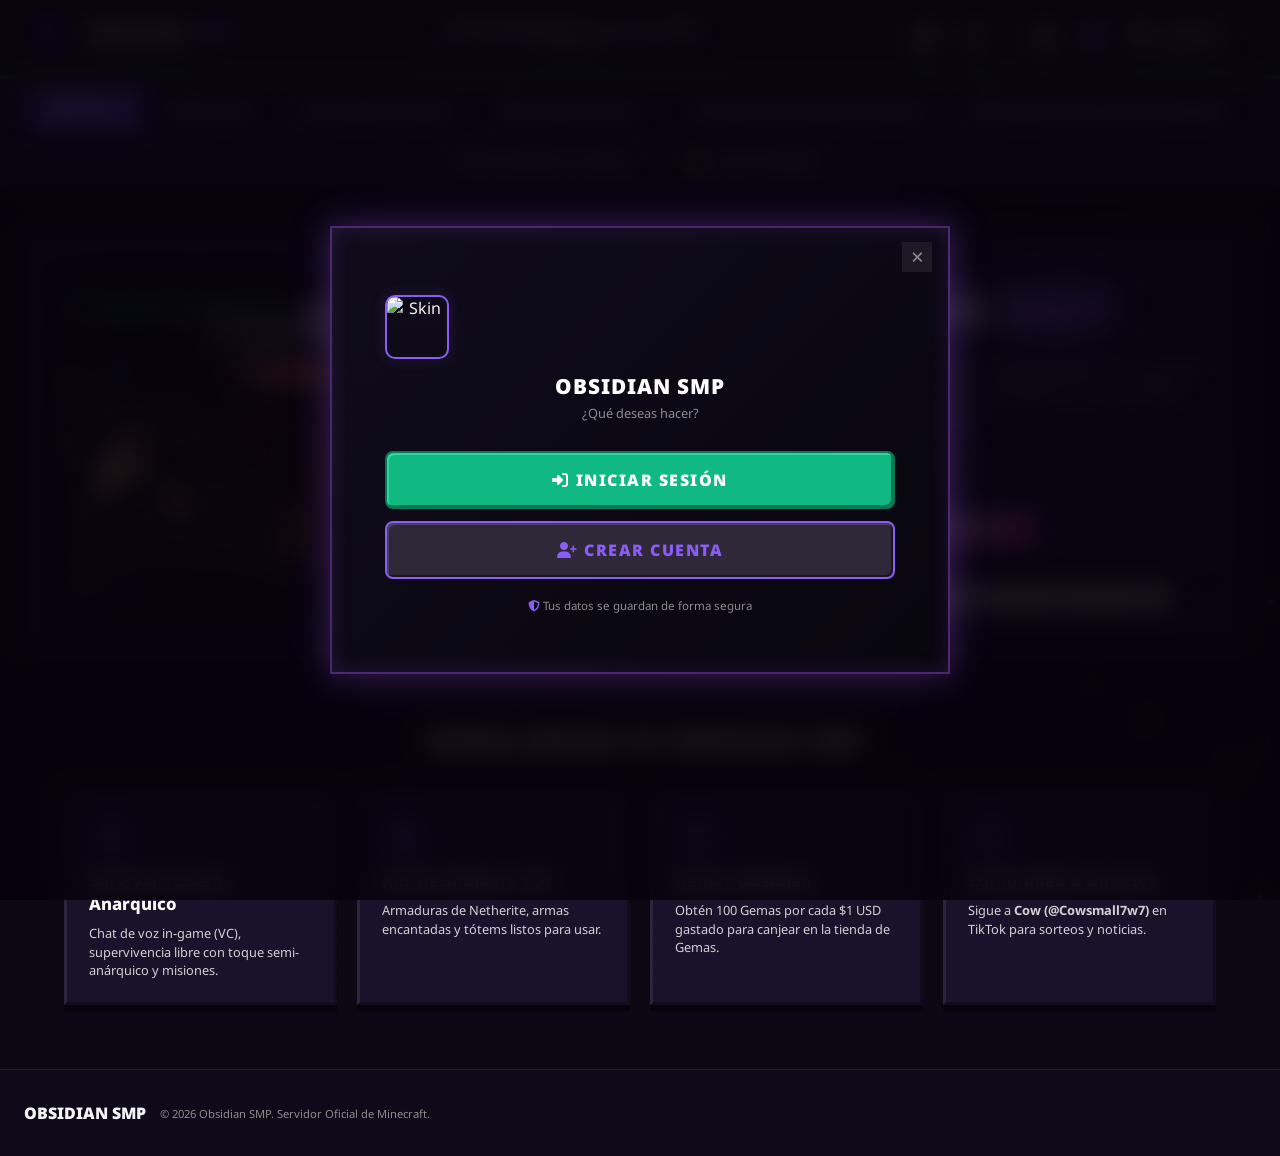
==== commit 6c7050be: "feat: integrar Tebex, corregir chat de clanes para lideres y agregar a catitaam como Helper" ====
--- a/index.html
+++ b/index.html
@@ -357,6 +357,21 @@
                                     <p class="staff-bio">Moderador y helper de la comunidad y soporte del servidor.</p>
                                 </div>
                             </div>
+
+                            <!-- catitaam (Helper, skin catitaam) -->
+                            <div class="staff-item">
+                                <div class="staff-avatar-wrap">
+                                    <img src="https://mc-heads.net/avatar/catitaam/64" alt="catitaam Helper" class="staff-avatar">
+                                    <span class="staff-crown-silver" style="color: #3b82f6; filter: drop-shadow(0 0 4px rgba(59, 130, 246, 0.45));"><i class="fa-solid fa-hands-helping"></i></span>
+                                </div>
+                                <div class="staff-details">
+                                    <div class="staff-name-row">
+                                        <span class="staff-name">catitaam</span>
+                                        <span class="staff-badge helper-badge">HELPER</span>
+                                    </div>
+                                    <p class="staff-bio">Helper del servidor que aporta y ayuda activamente a la comunidad de Obsidian SMP.</p>
+                                </div>
+                            </div>
                         </div>
 
                     </div>
--- a/style.css
+++ b/style.css
@@ -2181,6 +2181,11 @@
     background: rgba(16, 185, 129, 0.2);
     border: 1px solid #10b981;
     color: #a7f3d0;
+}
+.helper-badge {
+    background: rgba(59, 130, 246, 0.2);
+    border: 1px solid #3b82f6;
+    color: #93c5fd;
 }
 .staff-bio {
     font-size: .78rem;
